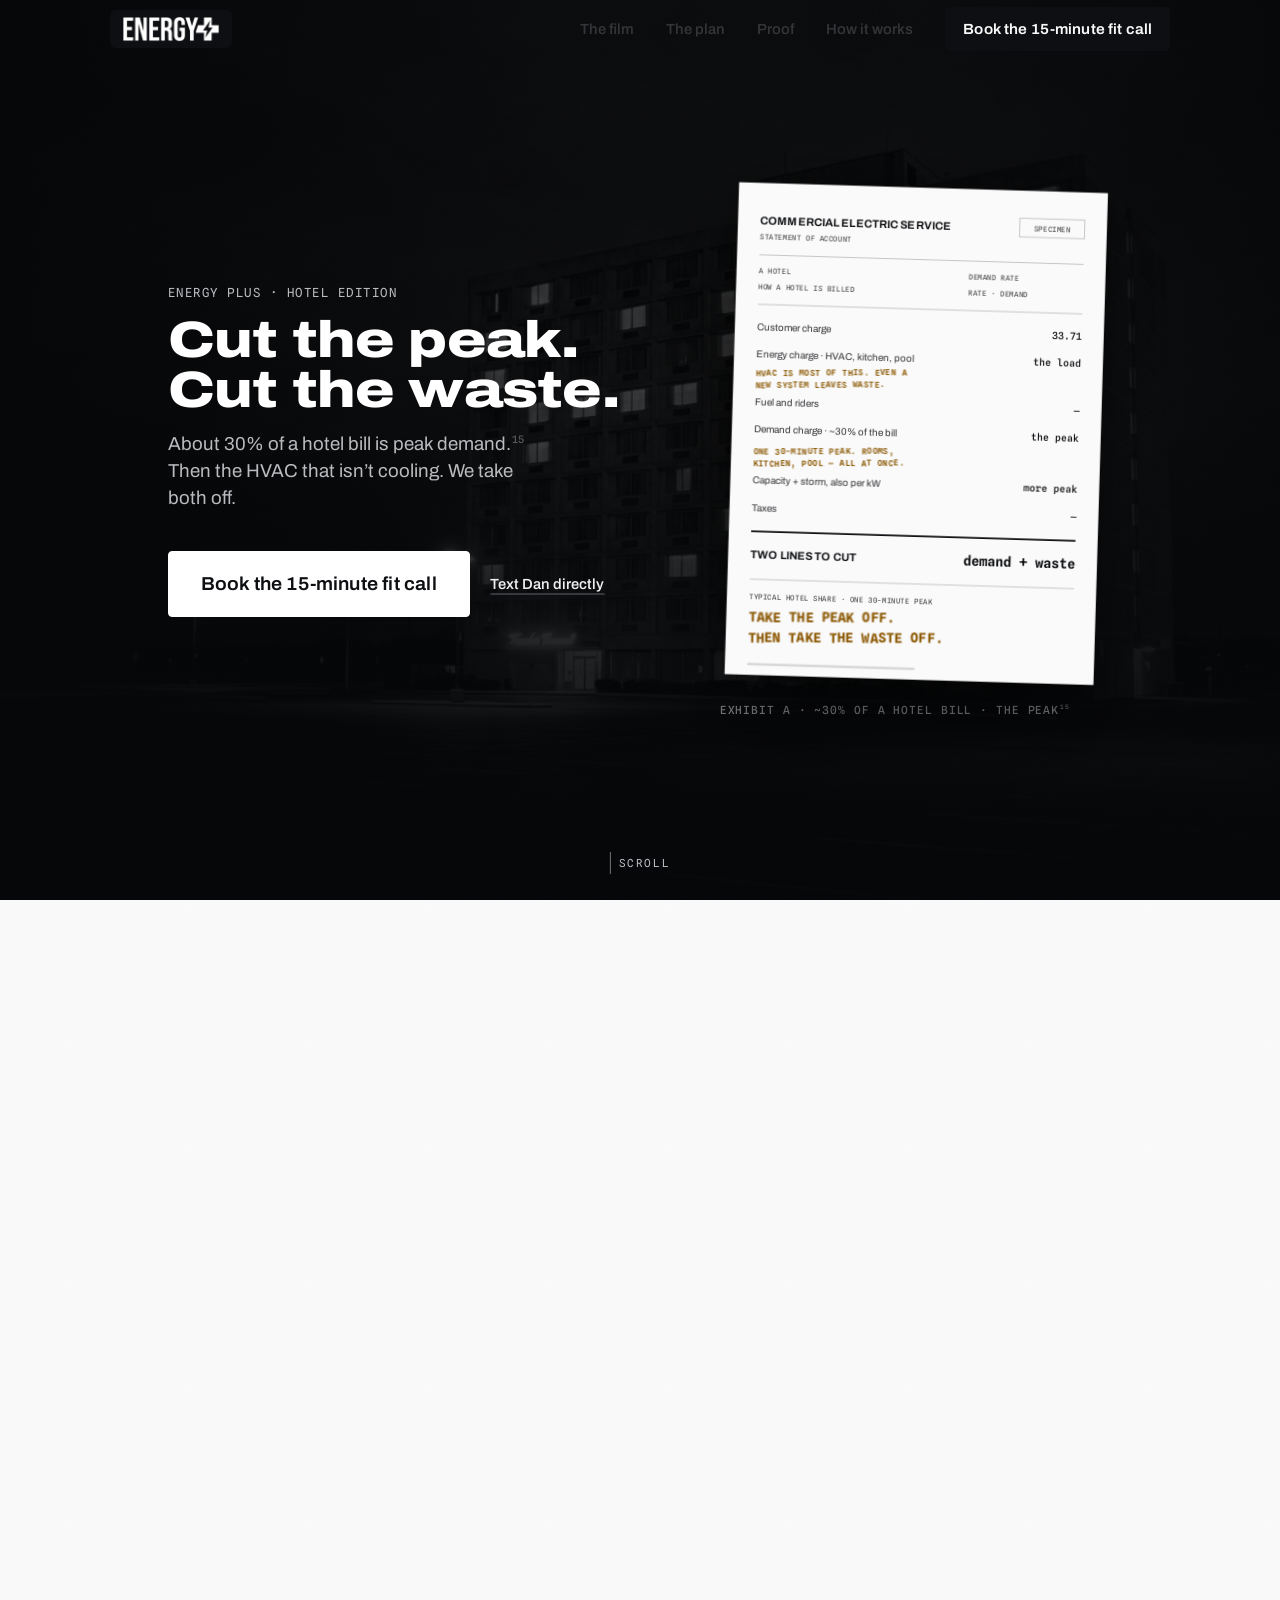
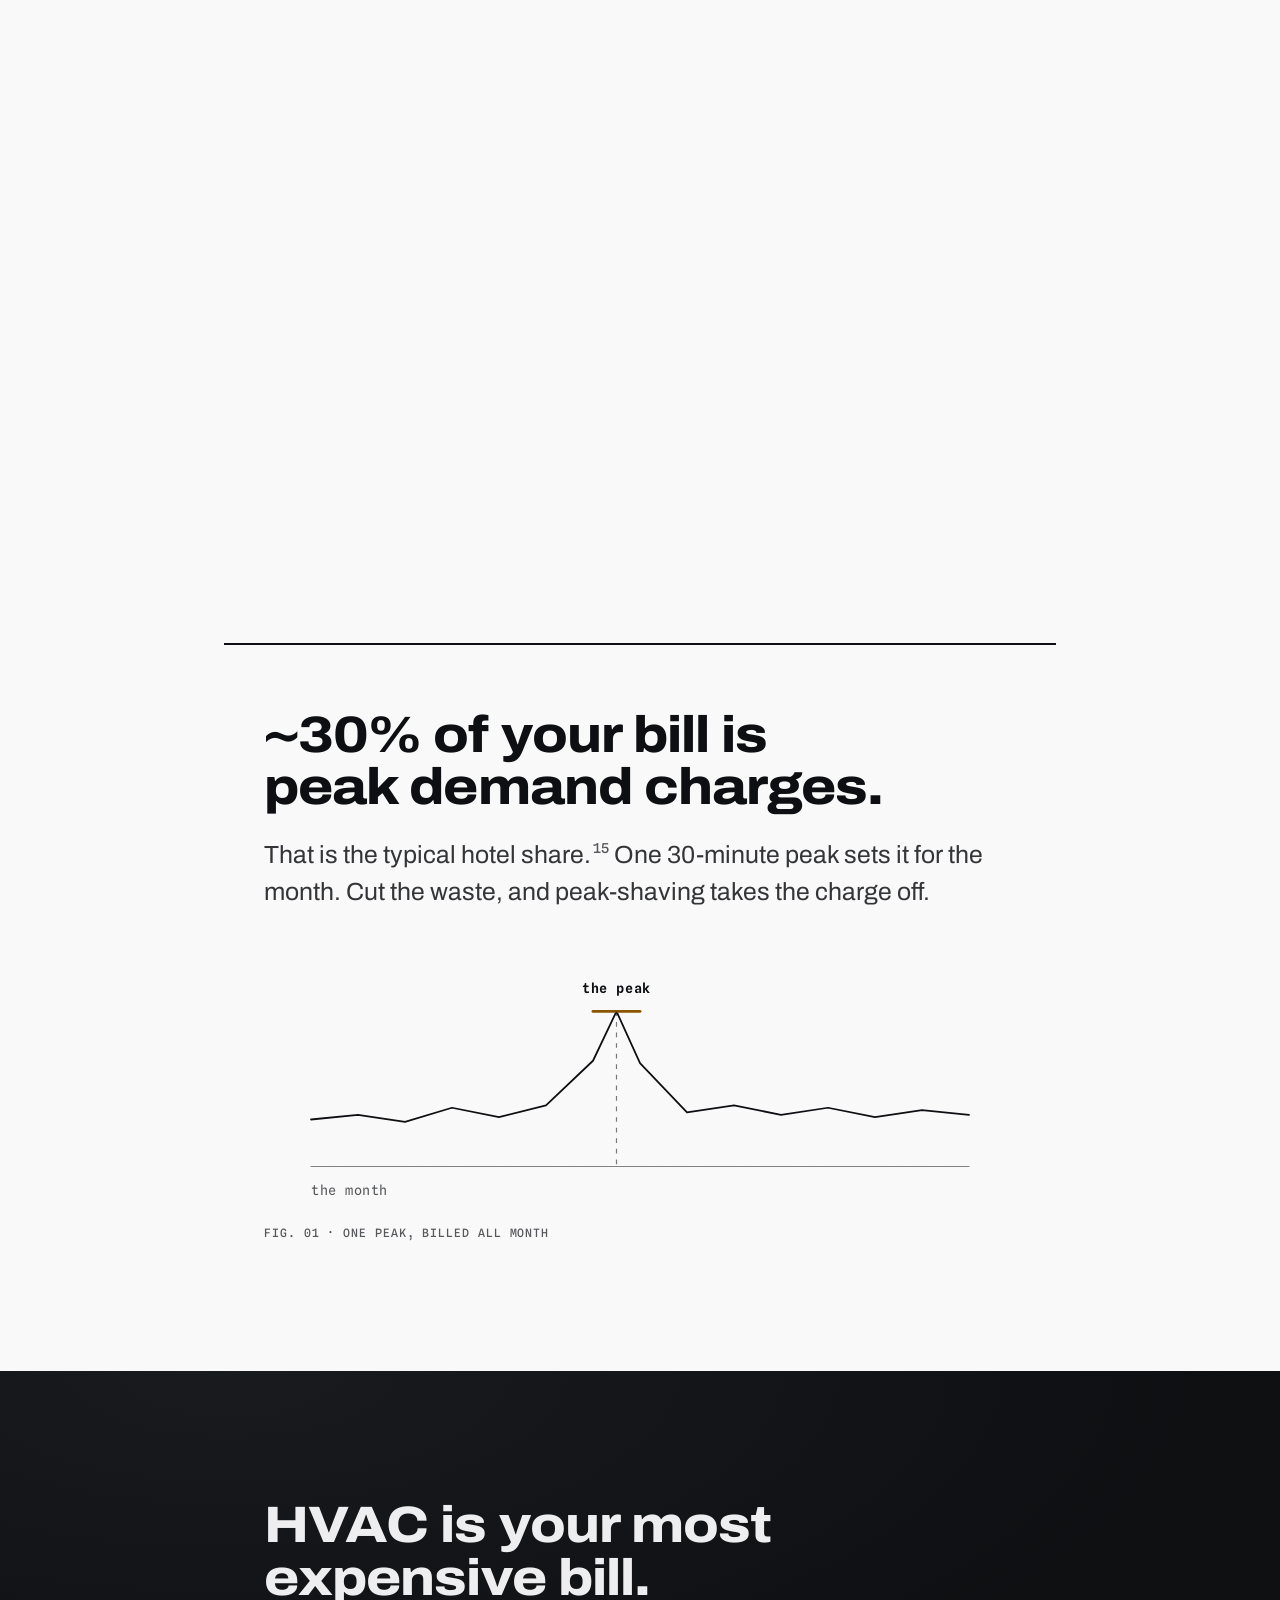
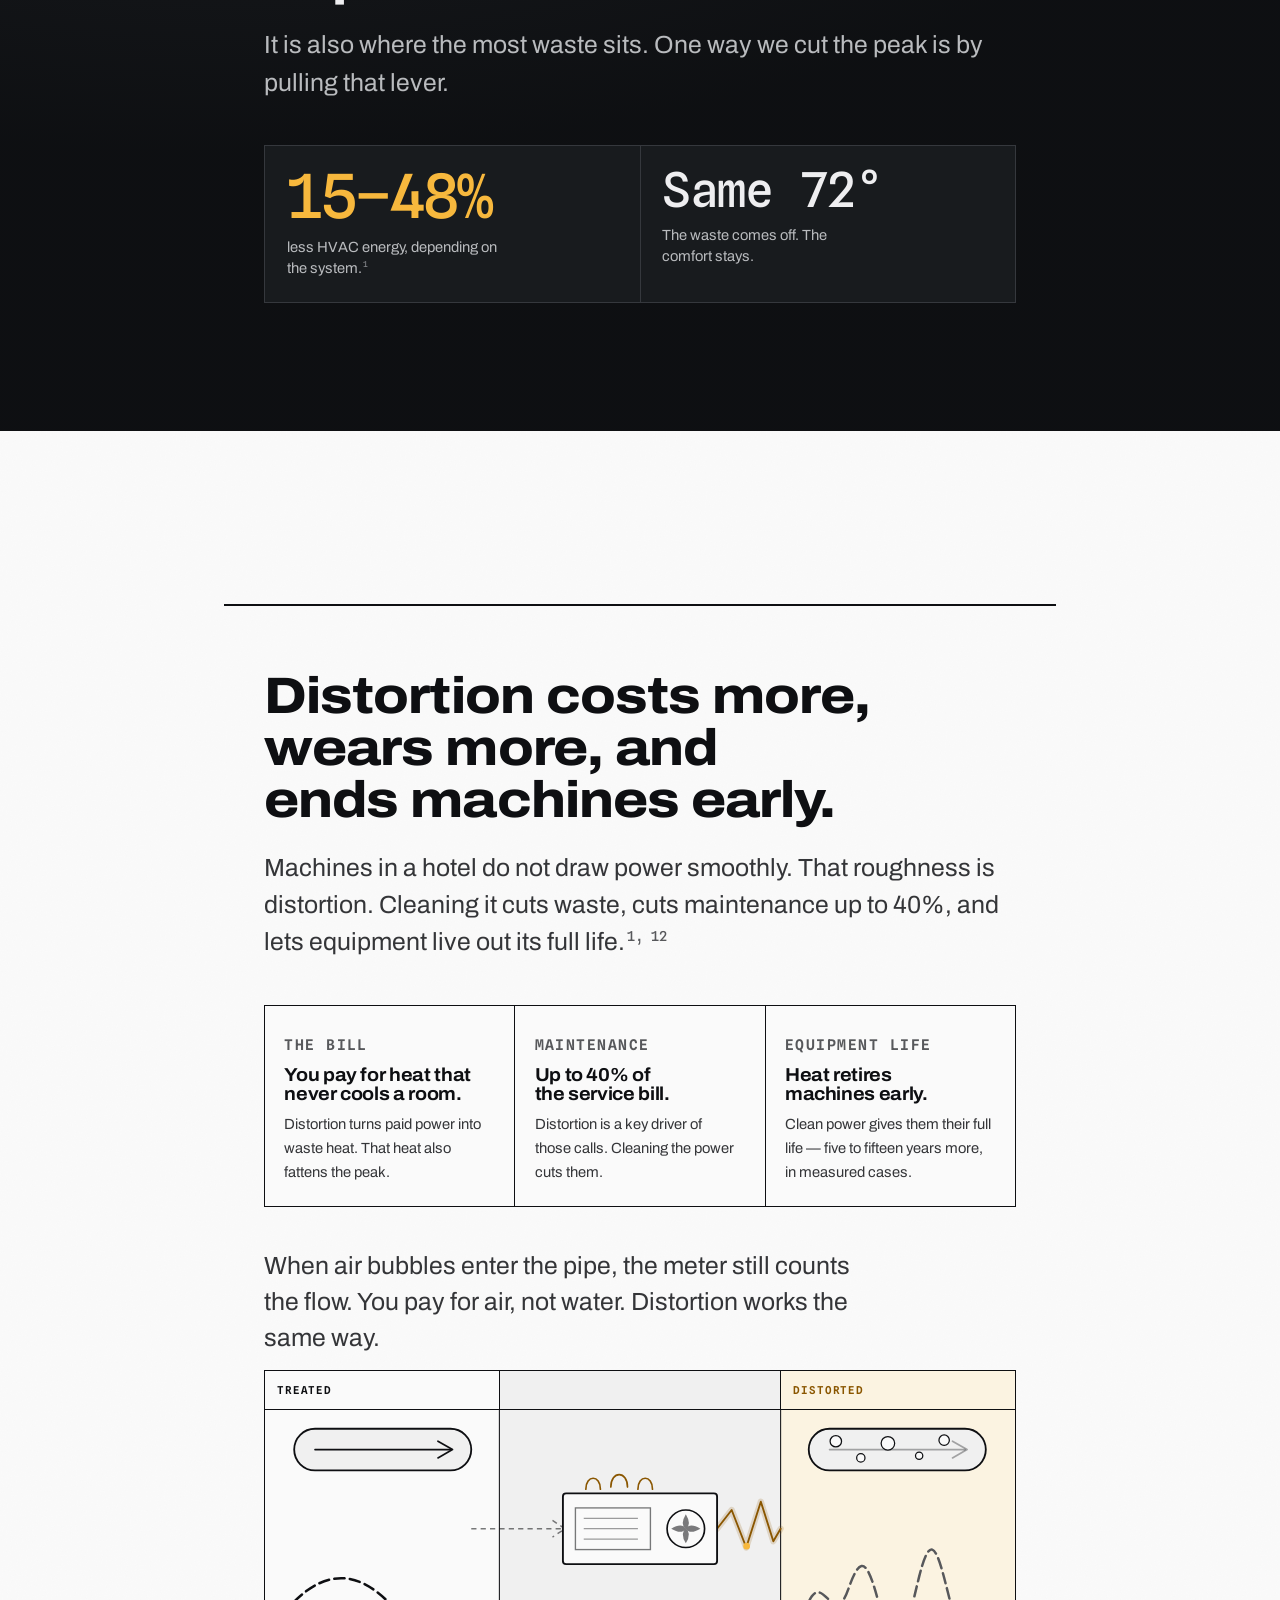
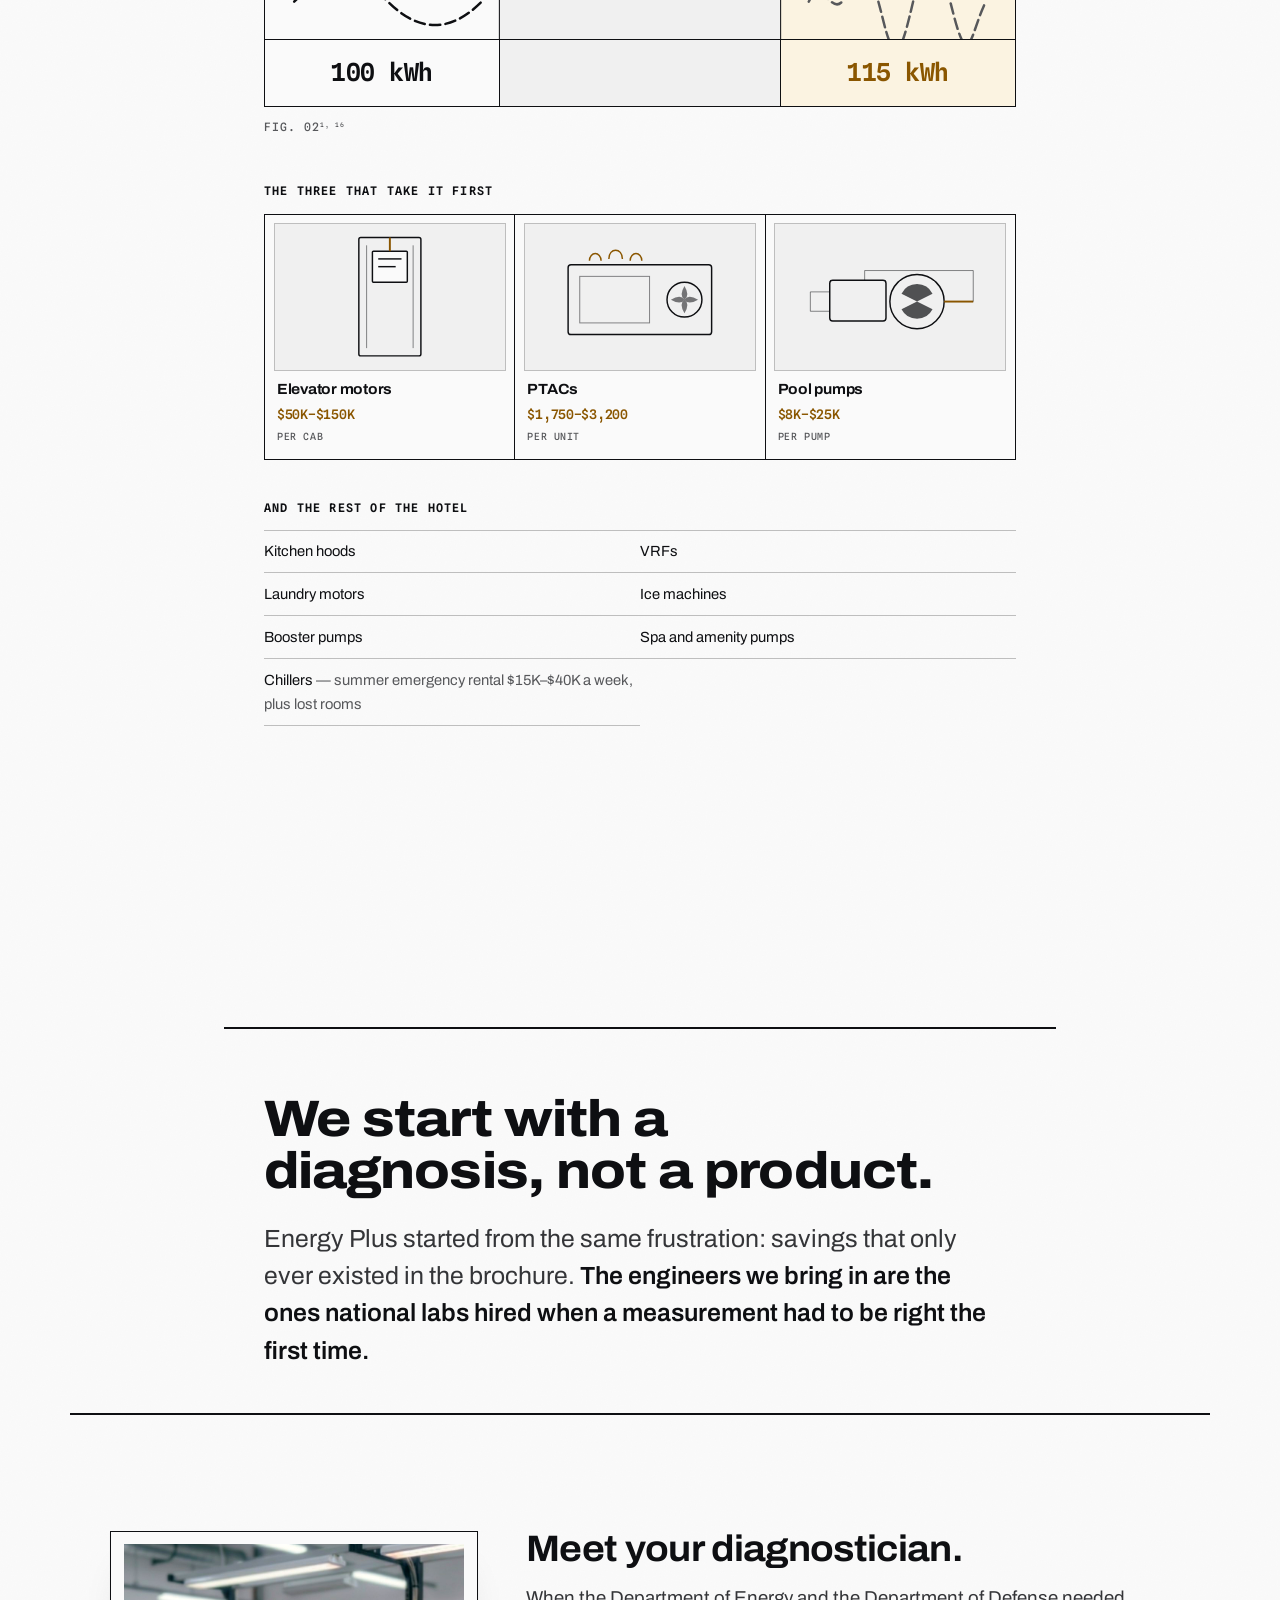
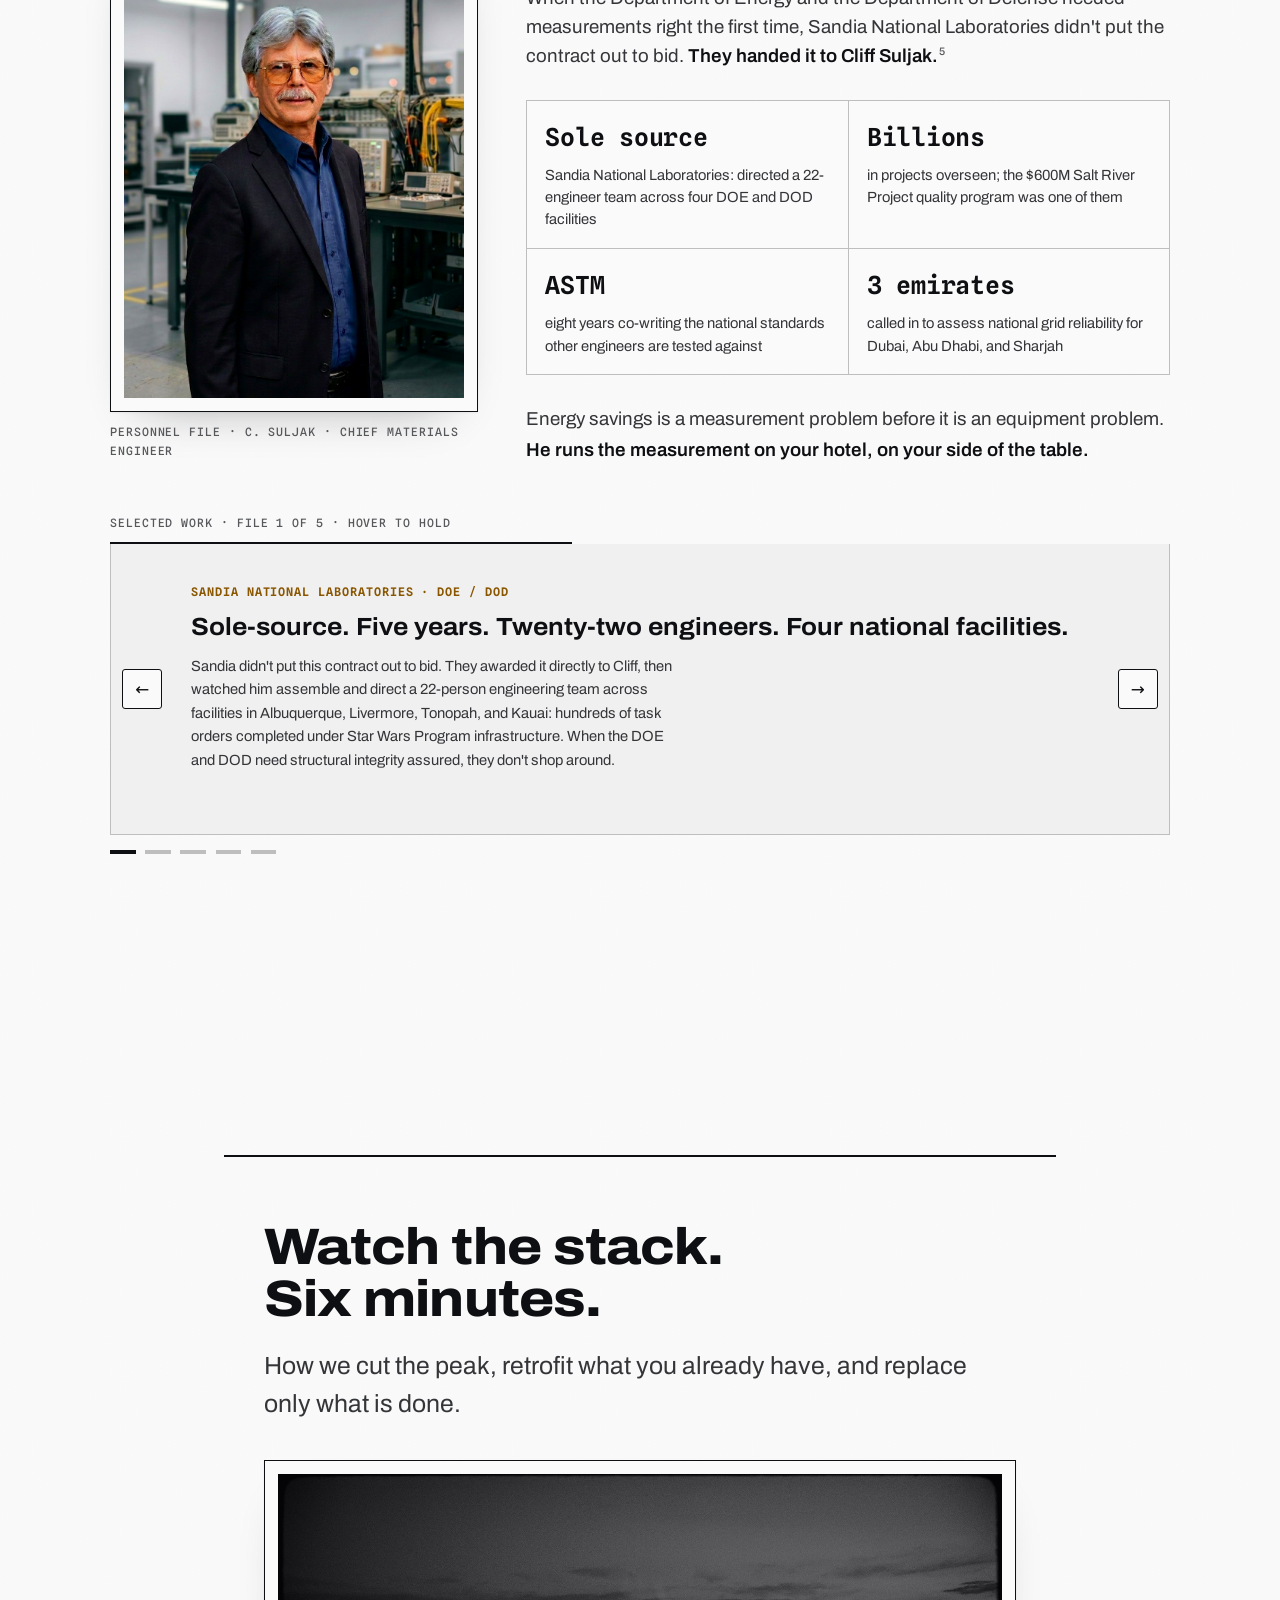
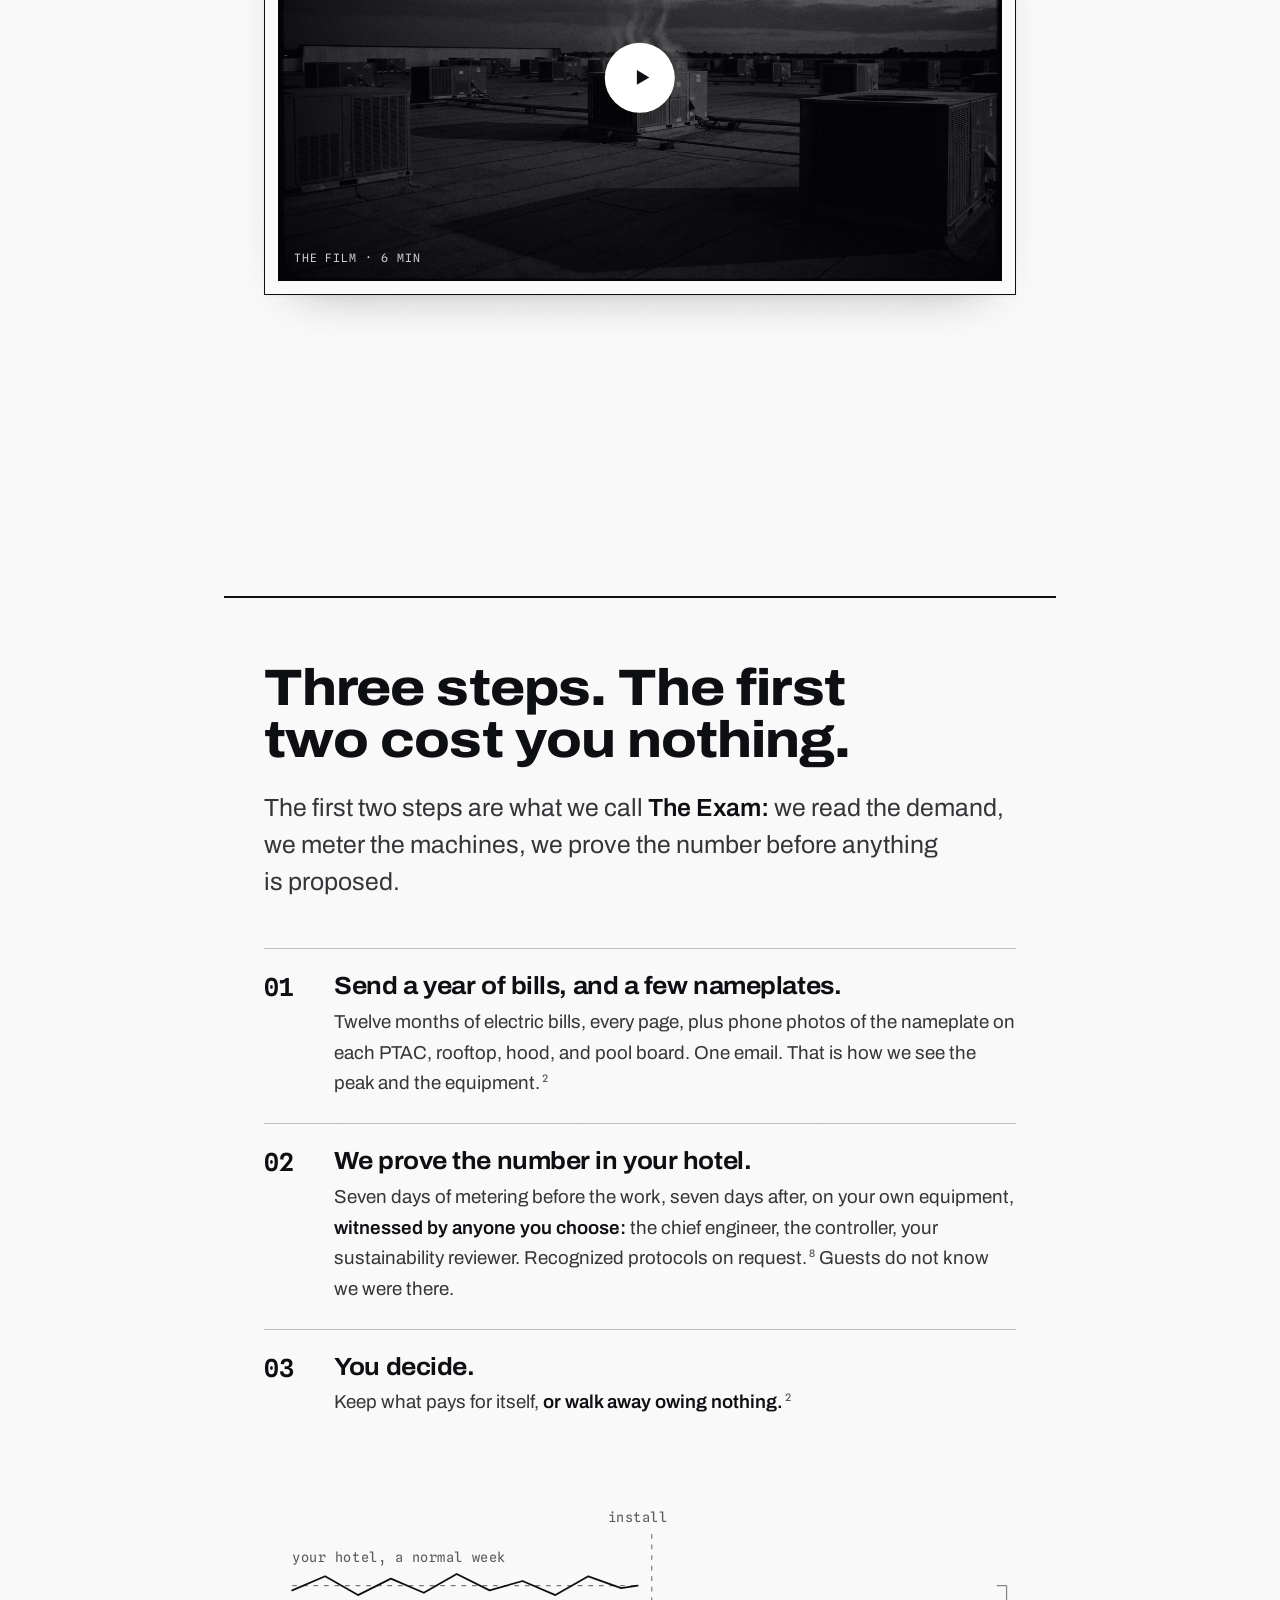
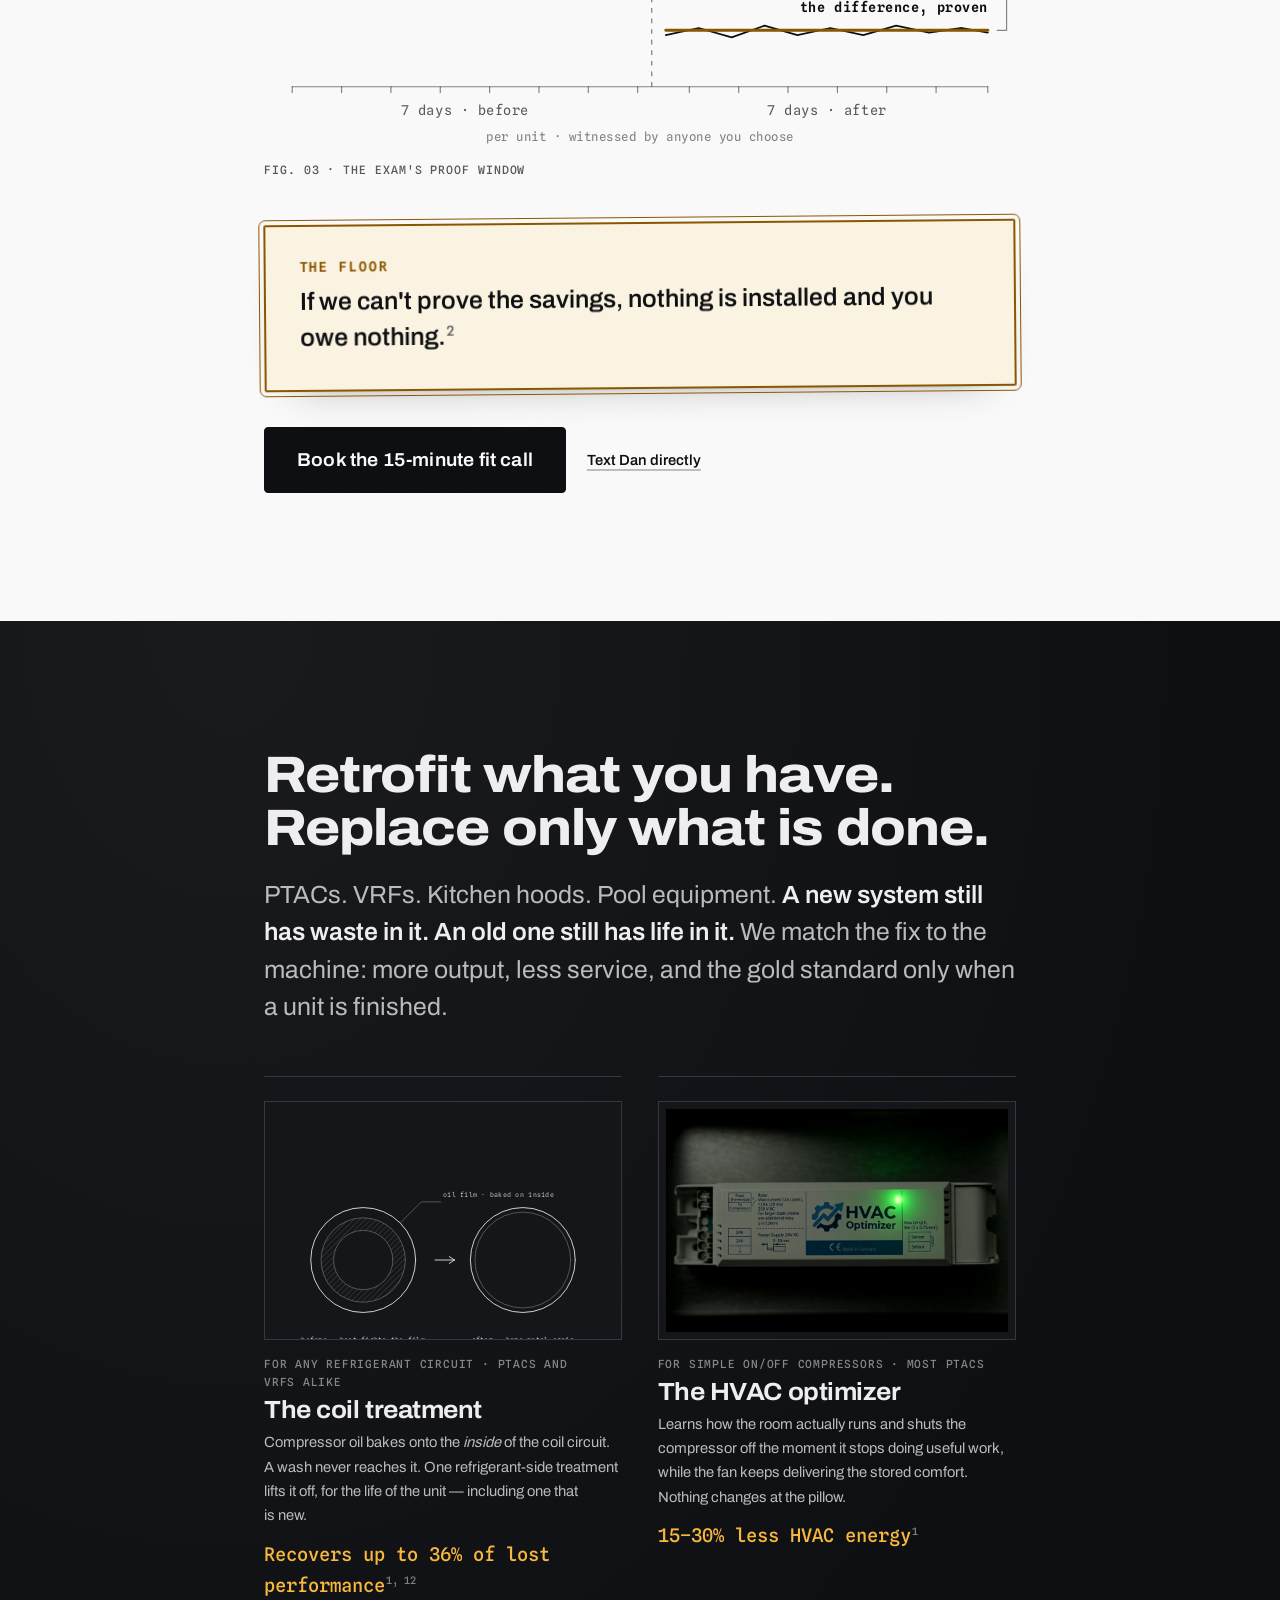
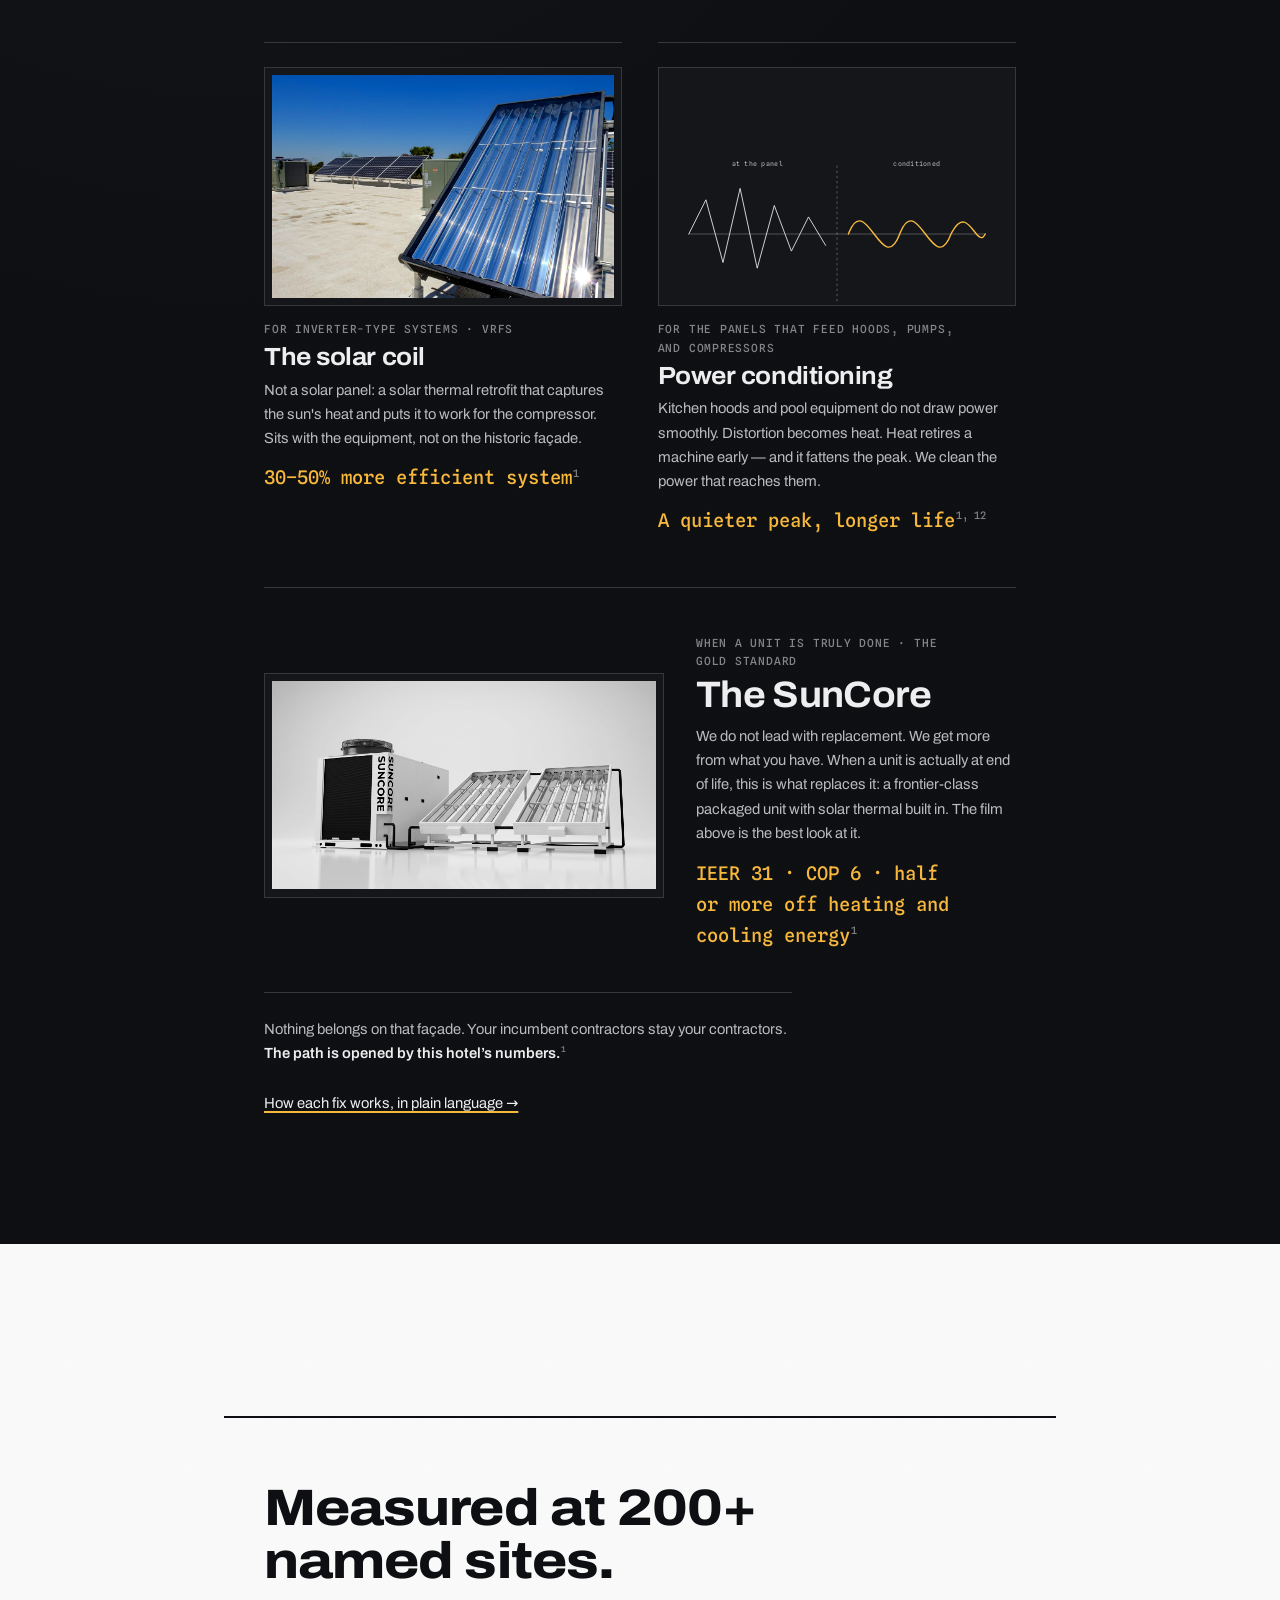
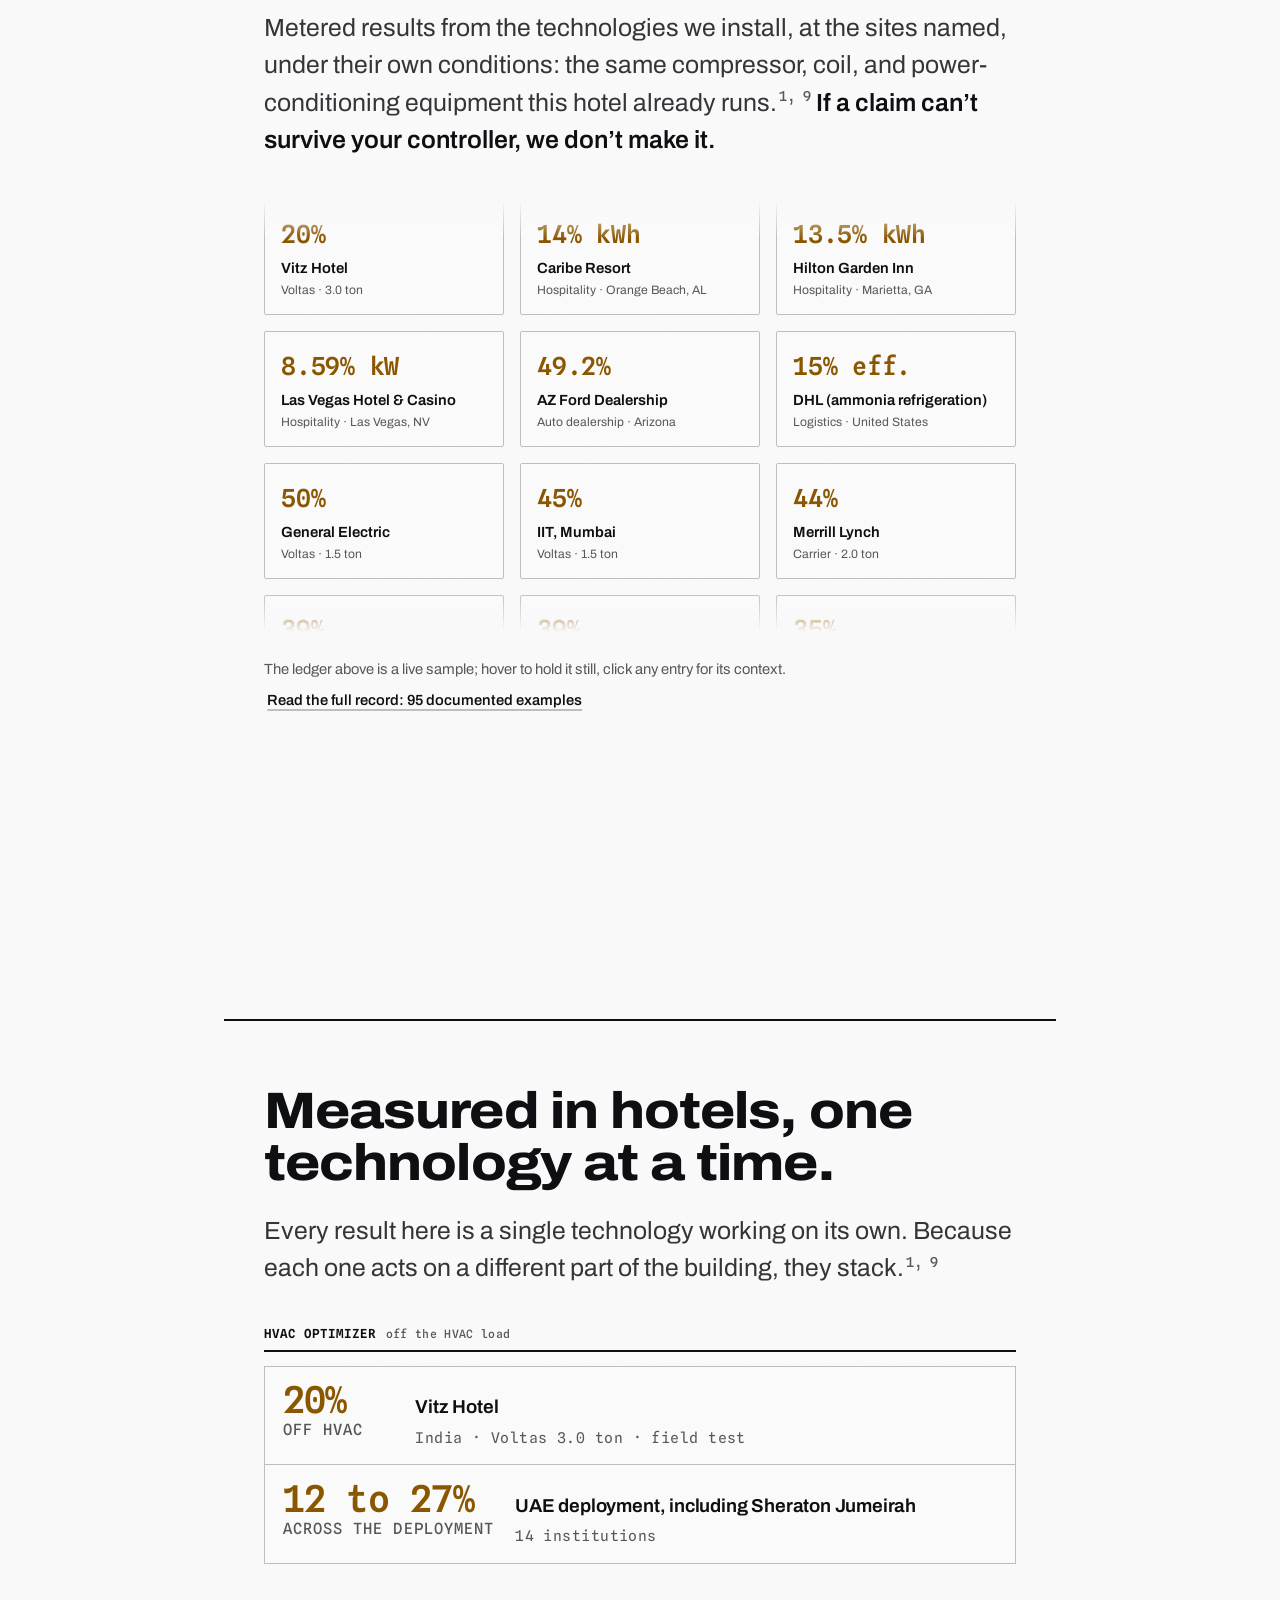
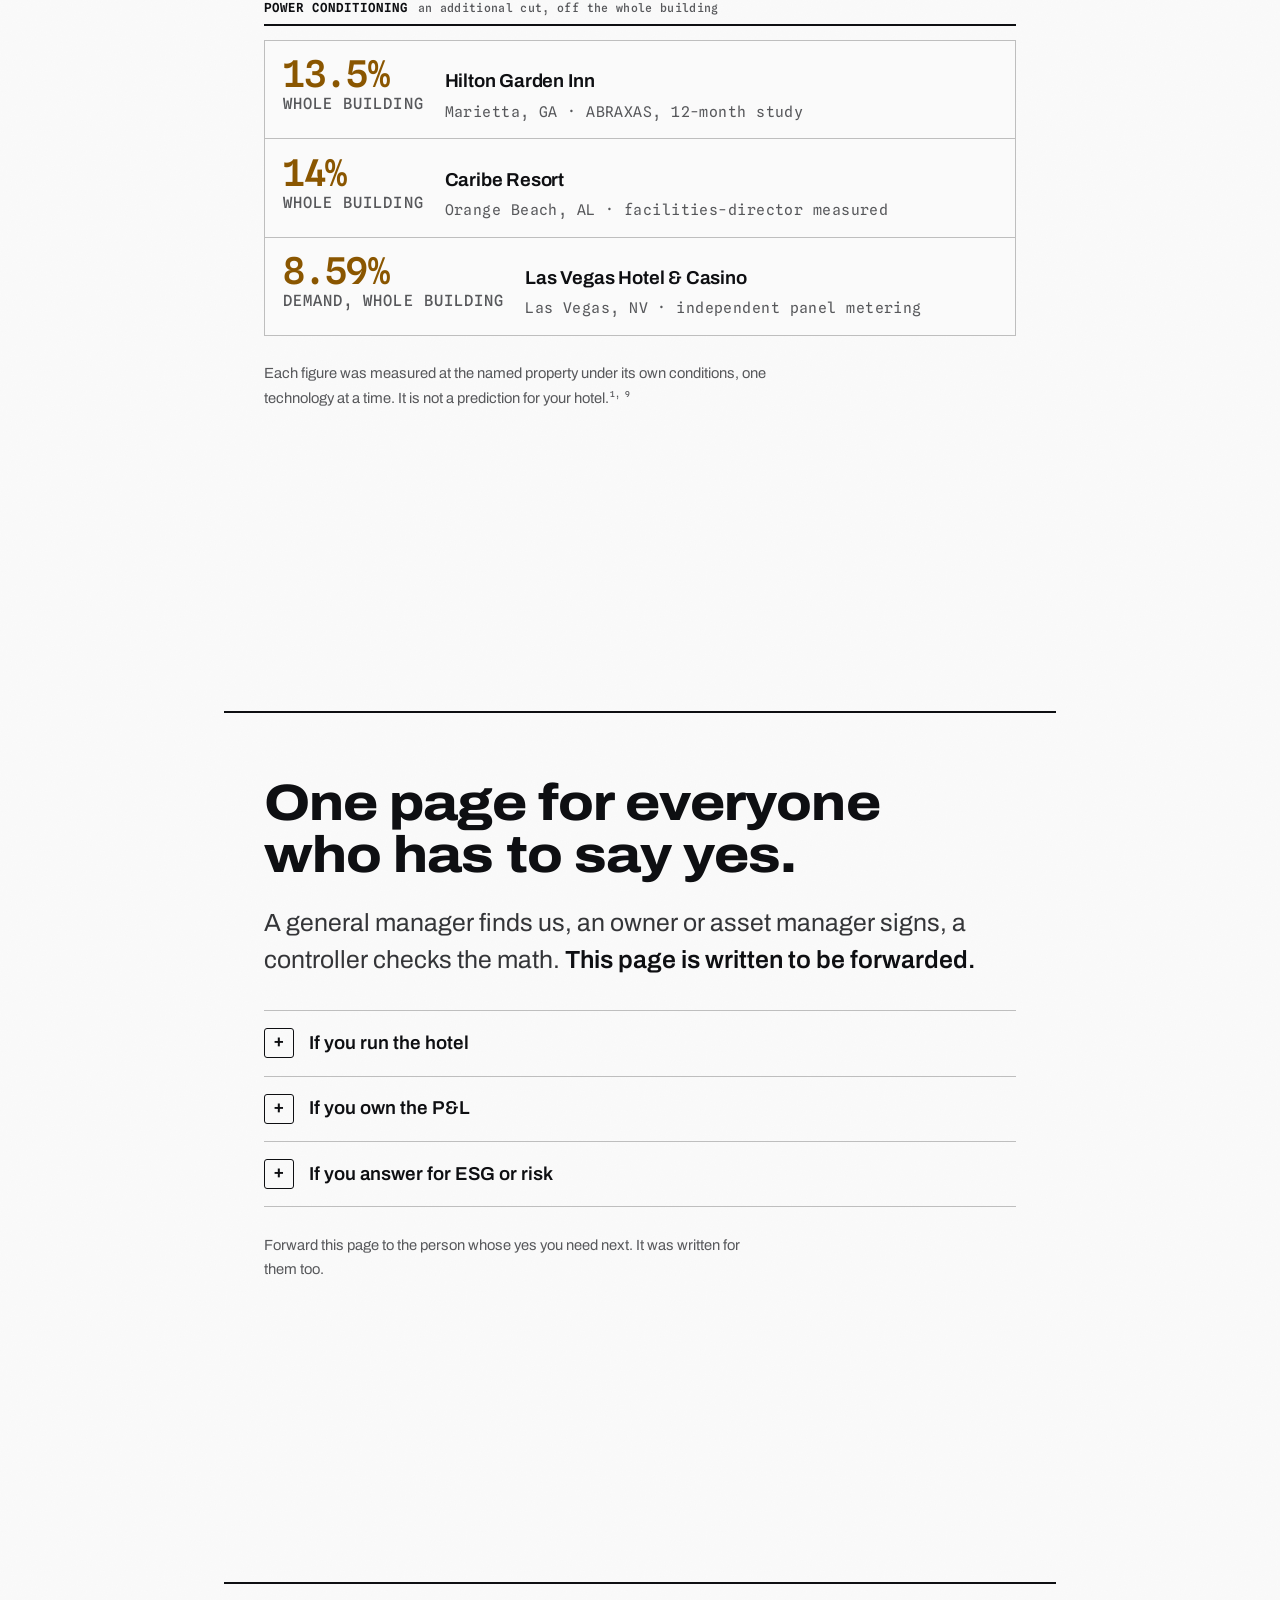
==== index.html @ 3a510274 "Energy Plus hotel preview: Vineta flow, generic brand Copy of the current Vineta Field Report editio" ====
<!DOCTYPE html>
<html lang="en">
<head>
<meta charset="UTF-8">
<meta name="viewport" content="width=device-width, initial-scale=1.0">
<title>Energy Plus: cut hotel peak demand and HVAC waste</title>
<meta name="description" content="About 30% of a hotel bill is peak demand. Then the HVAC that isn't cooling. We take both off. Retrofit what you have. Replace only what is done.">
<meta property="og:title" content="Energy Plus: cut hotel peak demand and HVAC waste">
<meta property="og:description" content="Peak demand is extra pressure on every bill. HVAC waste is the rest. We take both off.">
<meta property="og:type" content="website">
<meta name="robots" content="noindex, nofollow">
<meta name="color-scheme" content="light">
<meta name="theme-color" content="#fbfbfa">
<link rel="icon" href="assets/img/energy-plus-logo.png">
<link rel="stylesheet" href="assets/fonts/report-fonts.css">
<link rel="stylesheet" href="assets/site.css">
</head>
<body>
<a href="#main" class="skip-link">Skip to content</a>

<header class="head" id="head">
  <div class="wrap head__in">
    <a class="head__mark" href="#top" aria-label="Energy Plus, home"><img src="assets/img/energy-plus-logo.png" alt="Energy Plus" width="104" height="30"></a>
    <nav class="head__nav" aria-label="Primary">
      <a href="#film">The film</a>
      <a href="#plan">The plan</a>
      <a href="#proof">Proof</a>
      <a href="how-it-works.html">How it works</a>
      <button type="button" class="btn btn--sm" data-book>Book the 15-minute fit call</button>
    </nav>
  </div>
</header>

<main id="main">

  <div class="hero-scrolly">
  <section class="hero" id="top" aria-labelledby="hero-h">
    <div class="hero__media" aria-hidden="true">
      <img src="assets/img/hero-hotel.jpg" alt="" loading="eager" fetchpriority="high">
      <div class="hero__scrim"></div>
    </div>
    <div class="wrap hero__in hero__grid">
      <div class="hero__copy">
        <p style="font-family:var(--font-mono);font-size:0.78rem;letter-spacing:0.12em;text-transform:uppercase;color:var(--panel-body);margin-bottom:0.7rem;">Energy Plus &middot; Hotel edition</p>
        <h1 id="hero-h">Cut the peak. Cut the waste.</h1>
        <p class="hero__lede">About 30% of a hotel bill is peak demand.<sup class="fn"><a href="#notes" aria-label="See note 15">15</a></sup> Then the HVAC that isn&rsquo;t cooling. We take both off.</p>
        <div class="cta" data-cta>
          <button type="button" class="btn btn--lg" data-book>Book the 15-minute fit call</button>
          <button type="button" class="textlink js-sms-toggle" aria-expanded="false">Text Dan directly</button>
        </div>
        <div class="sms" role="group" aria-label="Text the founder">
          <p class="sms__to">To Dan &middot; (864) 777-0688</p>
          <textarea rows="4" spellcheck="false" aria-label="Message to Dan">Hi Dan, I run a hotel and I want to see what cutting the peak and the HVAC waste would look like, without the sales song and dance. What does it take to qualify?</textarea>
          <div class="sms__foot">
            <span class="sms__hint">Opens in your messages, ready to send.</span>
            <a class="btn btn--sm js-sms-send" href="#" data-phone="+18647770688">Send message</a>
          </div>
        </div>
      </div>
      <figure class="bill">
        <svg viewBox="0 0 460 592" role="img" aria-labelledby="bill-t">
          <title id="bill-t">How a hotel electric bill is typically structured: peak demand is about 30% of the bill, set by the single worst interval of the month, and the energy charge is mostly HVAC. Both lines come off.</title>
          <rect class="paper" x="14" y="8" width="432" height="576"/>
          <text class="bt" x="40" y="56">COMMERCIAL ELECTRIC SERVICE</text>
          <text class="meta" x="40" y="74">STATEMENT OF ACCOUNT</text>
          <rect class="tag" x="344" y="40" width="76" height="22"/>
          <text class="meta" x="382" y="54.5" text-anchor="middle">SPECIMEN</text>
          <line class="rule" x1="40" y1="92" x2="420" y2="92"/>
          <text class="meta" x="40" y="114">A HOTEL</text>
          <text class="meta" x="286" y="114">DEMAND RATE</text>
          <text class="meta" x="40" y="132">HOW A HOTEL IS BILLED</text>
          <text class="meta" x="286" y="132">RATE &middot; DEMAND</text>
          <line class="rule" x1="40" y1="150" x2="420" y2="150"/>
          <text class="row" x="40" y="180">Customer charge</text>
          <text class="amt" x="420" y="180" text-anchor="end">33.71</text>
          <text class="row" x="40" y="212">Energy charge &middot; HVAC, kitchen, pool</text>
          <text class="amt" x="420" y="212" text-anchor="end">the load</text>
          <text class="row" x="40" y="268">Fuel and riders</text>
          <text class="amt" x="420" y="268" text-anchor="end">&mdash;</text>
          <text class="row" x="40" y="300">Demand charge &middot; ~30% of the bill</text>
          <text class="amt" x="420" y="300" text-anchor="end">the peak</text>
          <text class="row" x="40" y="360">Capacity + storm, also per kW</text>
          <text class="amt" x="420" y="360" text-anchor="end">more peak</text>
          <text class="row" x="40" y="392">Taxes</text>
          <text class="amt" x="420" y="392" text-anchor="end">&mdash;</text>
          <line class="rule rule--ink" x1="40" y1="416" x2="420" y2="416"/>
          <text class="bt" x="40" y="448">TWO LINES TO CUT</text>
          <text class="amt amt--total" x="420" y="449" text-anchor="end">demand + waste</text>
          <line class="rule" x1="40" y1="472" x2="420" y2="472"/>
          <text class="meta" x="40" y="496">TYPICAL HOTEL SHARE &middot; ONE 30-MINUTE PEAK</text>
          <rect class="fine" x="40" y="570" width="196" height="3"/>
          <path class="mk" pathLength="1" style="--d:0" d="M336 221 C 358 226, 398 223, 423 219"/>
          <path class="mk" pathLength="1" style="--d:0" d="M196 233 C 248 240, 296 233, 328 224 M328 224 l -8.5 -1.5 M328 224 l -3.5 7.5"/>
          <text class="mk-t" x="40" y="234" style="--d:0" transform="rotate(-2 40 234)">HVAC IS MOST OF THIS. EVEN A</text>
          <text class="mk-t" x="40" y="248" style="--d:0" transform="rotate(-2 40 248)">NEW SYSTEM LEAVES WASTE.</text>
          <path class="mk" pathLength="1" style="--d:1" d="M352 296 C 350 281, 428 279, 430 294 C 432 310, 353 313, 351 298 C 350 287, 370 283, 392 282"/>
          <path class="mk" pathLength="1" style="--d:1" d="M282 322 C 310 320, 332 314, 347 306 M347 306 l -8.5 0.5 M347 306 l -4.5 7"/>
          <text class="mk-t" x="40" y="326" style="--d:1" transform="rotate(-2 40 326)">ONE 30-MINUTE PEAK. ROOMS,</text>
          <text class="mk-t" x="40" y="340" style="--d:1" transform="rotate(-2 40 340)">KITCHEN, POOL &mdash; ALL AT ONCE.</text>
          <path class="mk" pathLength="1" style="--d:2" d="M330 461 C 356 467, 396 464, 424 459"/>
          <path class="mk" pathLength="1" style="--d:2" d="M244 524 C 296 522, 346 500, 370 472 M370 472 l -9 1.5 M370 472 l -1.5 9"/>
          <text class="mk-t mk-t--big" x="40" y="522" style="--d:2" transform="rotate(-1.5 40 522)">TAKE THE PEAK OFF.</text>
          <text class="mk-t mk-t--big" x="40" y="546" style="--d:2" transform="rotate(-1.5 40 546)">THEN TAKE THE WASTE OFF.</text>
        </svg>
        <figcaption class="bill__cap">Exhibit A &middot; ~30% of a hotel bill &middot; the peak<sup class="fn"><a href="#notes" aria-label="See note 15">15</a></sup></figcaption>
      </figure>
    </div>
    <div class="scrollcue" aria-hidden="true"><span></span>scroll</div>
  </section>
  </div>

  <section class="beat beat--rule" id="problem" aria-labelledby="problem-h">
    <div class="wrap beat__narrow">
      <h2 id="problem-h">~30% of your bill is peak demand charges.</h2>
      <p class="lead">That is the typical hotel share.<sup class="fn"><a href="#notes" aria-label="See note 15">15</a></sup> One 30-minute peak sets it for the month. Cut the waste, and peak-shaving takes the charge off.</p>
      <figure class="fig" aria-label="Diagram: one 30-minute peak sets the demand charge for the entire month">
        <svg viewBox="0 0 640 220" role="img" aria-hidden="true">
          <line class="d soft" pathLength="1" style="--d:0" x1="40" y1="180" x2="600" y2="180"/>
          <path class="d" pathLength="1" style="--d:1" d="M40 140 L80 136 L120 142 L160 130 L200 138 L240 128 L280 90 L300 48 L320 92 L360 134 L400 128 L440 136 L480 130 L520 138 L560 132 L600 136"/>
          <line class="d amber" pathLength="1" style="--d:2" x1="280" y1="48" x2="320" y2="48"/>
          <line class="dash fade" x1="300" y1="48" x2="300" y2="180"/>
          <text class="lbl lbl--ink" x="300" y="32" text-anchor="middle">the peak</text>
          <text class="lbl" x="40" y="204">the month</text>
        </svg>
        <figcaption>Fig. 01 &middot; One peak, billed all month</figcaption>
      </figure>
    </div>
  </section>

  <section class="beat beat--dark" id="money" aria-labelledby="money-h">
    <div class="wrap beat__narrow">
      <h2 id="money-h">HVAC is your most expensive bill.</h2>
      <p class="lead lead--dark">It is also where the most waste sits. One way we cut the peak is by pulling that lever.</p>
      <div class="pair" role="list">
        <article role="listitem">
          <p class="pair__fig">15&ndash;48%</p>
          <p class="pair__label">less HVAC energy, depending on the system.<sup class="fn"><a href="#notes" aria-label="See note 1">1</a></sup></p>
        </article>
        <article role="listitem">
          <p class="pair__fig pair__fig--ink">Same 72&deg;</p>
          <p class="pair__label">The waste comes off. The comfort stays.</p>
        </article>
      </div>
    </div>
  </section>

  <section class="beat beat--rule" id="distort" aria-labelledby="distort-h">
    <div class="wrap beat__narrow">
      <h2 id="distort-h">Distortion costs more, wears more, and ends machines early.</h2>
      <p class="lead">Machines in a hotel do not draw power smoothly. That roughness is distortion. Cleaning it cuts waste, cuts maintenance up to 40%, and lets equipment live out its full life.<sup class="fn"><a href="#notes" aria-label="See notes 1 and 12">1, 12</a></sup></p>
      <div class="tri" role="list">
        <article role="listitem">
          <p class="tri__kicker">The bill</p>
          <h3>You pay for heat that never cools a room.</h3>
          <p>Distortion turns paid power into waste heat. That heat also fattens the peak.</p>
        </article>
        <article role="listitem">
          <p class="tri__kicker">Maintenance</p>
          <h3>Up to 40% of the service bill.</h3>
          <p>Distortion is a key driver of those calls. Cleaning the power cuts them.</p>
        </article>
        <article role="listitem">
          <p class="tri__kicker">Equipment life</p>
          <h3>Heat retires machines early.</h3>
          <p>Clean power gives them their full life &mdash; five to fifteen years more, in measured cases.</p>
        </article>
      </div>

      <p class="analog__lede">When air bubbles enter the pipe, the meter still counts the flow. You pay for air, not water. Distortion works the same way.</p>
      <figure class="analog" aria-label="Treated power on the left, a PTAC in the middle, distorted power on the right. The meter reads 100 kilowatt-hours on the left and 115 on the right.">
        <div class="analog__board">
          <div class="analog__head">
            <p class="analog__cap">Treated</p>
            <p class="analog__cap analog__cap--mid" aria-hidden="true"></p>
            <p class="analog__cap analog__cap--hot">Distorted</p>
          </div>
          <svg class="analog__svg" viewBox="0 0 720 220" aria-hidden="true">
            <rect class="a-wash a-wash--mid" x="225" y="0" width="270" height="220"/>
            <rect class="a-wash a-wash--hot" x="495" y="0" width="225" height="220"/>
            <line class="a-rule" x1="225" y1="0" x2="225" y2="220"/>
            <line class="a-rule" x1="495" y1="0" x2="495" y2="220"/>

            <rect class="a-pipe" x="28" y="18" width="170" height="40" rx="20"/>
            <line class="a-flow" x1="48" y1="38" x2="178" y2="38"/>
            <polyline class="a-flow" points="166,30 180,38 166,46"/>

            <rect class="a-pipe" x="522" y="18" width="170" height="40" rx="20"/>
            <line class="a-flow a-flow--faint" x1="542" y1="38" x2="672" y2="38"/>
            <polyline class="a-flow a-flow--faint" points="660,30 674,38 660,46"/>
            <circle class="a-blob b0" cx="548" cy="30" r="5.5"/>
            <circle class="a-blob b1" cx="572" cy="46" r="4"/>
            <circle class="a-blob b2" cx="598" cy="32" r="6.5"/>
            <circle class="a-blob b3" cx="628" cy="44" r="3.5"/>
            <circle class="a-blob b0" cx="652" cy="29" r="5"/>

            <path class="a-wave a-wave--clean" d="M28 184 C 58 154, 88 154, 118 184 S 178 214, 208 184"/>
            <path class="a-wave a-wave--dirty" d="M522 184 C 536 154, 546 212, 560 172 S 580 148, 594 204 S 614 216, 628 160 S 648 148, 662 200 S 678 212, 692 184"/>

            <line class="a-in" x1="198" y1="114" x2="286" y2="114"/>
            <polyline class="a-in" points="276,106 288,114 276,122"/>

            <path class="a-out-glow" d="M434 114 L448 96 L462 132 L476 88 L488 126 L495 114"/>
            <path class="a-out" d="M434 114 L448 96 L462 132 L476 88 L488 126 L495 114"/>
            <circle class="a-spark" r="3.2">
              <animateMotion dur="2.4s" repeatCount="indefinite" path="M434 114 L448 96 L462 132 L476 88 L488 126 L495 114"/>
            </circle>

            <g class="a-ptac" transform="translate(360 114)">
              <rect class="a-ptac-body" x="-74" y="-34" width="148" height="68" rx="3"/>
              <rect class="a-ptac-vent" x="-62" y="-20" width="72" height="40"/>
              <line class="a-ptac-slat" x1="-54" y1="-10" x2="-2" y2="-10"/>
              <line class="a-ptac-slat" x1="-54" y1="0" x2="-2" y2="0"/>
              <line class="a-ptac-slat" x1="-54" y1="10" x2="-2" y2="10"/>
              <g transform="translate(44 0)">
                <g class="a-fan">
                  <circle r="18"/>
                  <path d="M0 -14 Q6 -4 0 0 Q-6 -4 0 -14 M0 14 Q6 4 0 0 Q-6 4 0 14 M-14 0 Q-4 6 0 0 Q-4 -6 -14 0 M14 0 Q4 6 0 0 Q4 -6 14 0"/>
                </g>
              </g>
              <path class="a-heat" d="M-52 -38 C-52 -52, -38 -52, -38 -38"/>
              <path class="a-heat" d="M-28 -40 C-28 -56, -12 -56, -12 -40"/>
              <path class="a-heat" d="M-2 -38 C-2 -52, 12 -52, 12 -38"/>
            </g>
          </svg>
          <div class="analog__foot">
            <div class="analog__meter">
              <p class="analog__kwh">100 kWh</p>
            </div>
            <div class="analog__meter analog__meter--mid" aria-hidden="true"></div>
            <div class="analog__meter analog__meter--hot">
              <p class="analog__kwh">115 kWh</p>
            </div>
          </div>
        </div>
        <figcaption>Fig. 02<sup class="fn"><a href="#notes" aria-label="See notes 1 and 16">1, 16</a></sup></figcaption>
      </figure>

      <p class="hurt__kicker">The three that take it first</p>
      <ul class="hurt">
        <li>
          <div class="hurt__stage" aria-hidden="true">
            <svg class="hurt__svg hurt__svg--lift" viewBox="0 0 220 150">
              <rect class="d" x="78" y="14" width="64" height="122" rx="2"/>
              <line class="d soft" x1="86" y1="22" x2="86" y2="128"/>
              <line class="d soft" x1="134" y1="22" x2="134" y2="128"/>
              <g class="cab">
                <rect x="92" y="28" width="36" height="32" rx="1"/>
                <line x1="98" y1="36" x2="122" y2="36"/>
                <line x1="98" y1="44" x2="116" y2="44"/>
              </g>
              <line class="d amber" x1="110" y1="14" x2="110" y2="28"/>
            </svg>
          </div>
          <h3>Elevator motors</h3>
          <p class="hurt__cost">$50K&ndash;$150K <span>per cab</span></p>
        </li>
        <li>
          <div class="hurt__stage" aria-hidden="true">
            <svg class="hurt__svg hurt__svg--ptac" viewBox="0 0 220 150">
              <rect class="d" x="36" y="42" width="148" height="72" rx="3"/>
              <rect class="d soft" x="48" y="54" width="72" height="48"/>
              <g transform="translate(156 78)">
                <g class="fan">
                  <circle r="18" fill="none" stroke="currentColor" stroke-width="1.5"/>
                  <path d="M0 -14 Q6 -4 0 0 Q-6 -4 0 -14 M0 14 Q6 4 0 0 Q-6 4 0 14 M-14 0 Q-4 6 0 0 Q-4 -6 -14 0 M14 0 Q4 6 0 0 Q4 -6 14 0"/>
                </g>
              </g>
              <path class="heat" d="M58 38 C58 28, 70 28, 70 38"/>
              <path class="heat" d="M78 36 C78 24, 92 24, 92 36"/>
              <path class="heat" d="M100 38 C100 28, 112 28, 112 38"/>
            </svg>
          </div>
          <h3>PTACs</h3>
          <p class="hurt__cost">$1,750&ndash;$3,200 <span>per unit</span></p>
        </li>
        <li>
          <div class="hurt__stage" aria-hidden="true">
            <svg class="hurt__svg hurt__svg--pump" viewBox="0 0 220 150">
              <rect class="d" x="48" y="58" width="58" height="42" rx="3"/>
              <circle class="d" cx="138" cy="80" r="28"/>
              <g transform="translate(138 80)">
                <g class="imp">
                  <path d="M0 0 L0 -18 A18 18 0 0 1 16 -8 Z M0 0 L16 8 A18 18 0 0 1 -16 8 Z M0 0 L-16 -8 A18 18 0 0 1 0 -18 Z"/>
                </g>
              </g>
              <path class="d soft" d="M48 70 H28 V90 H48"/>
              <path class="d amber" d="M166 80 H196"/>
              <path class="d soft" d="M196 80 V48 H84 V58"/>
            </svg>
          </div>
          <h3>Pool pumps</h3>
          <p class="hurt__cost">$8K&ndash;$25K <span>per pump</span></p>
        </li>
      </ul>
      <div class="also">
        <p class="also__h">And the rest of the hotel</p>
        <ul>
          <li>Kitchen hoods</li>
          <li>VRFs</li>
          <li>Laundry motors</li>
          <li>Ice machines</li>
          <li>Booster pumps</li>
          <li>Spa and amenity pumps</li>
          <li>Chillers <span>&mdash; summer emergency rental $15K&ndash;$40K a week, plus lost rooms</span></li>
        </ul>
      </div>
    </div>
  </section>

  <section class="beat beat--rule" id="guide" aria-labelledby="guide-h">
    <div class="wrap beat__narrow">
      <h2 id="guide-h">We start with a diagnosis, not a product.</h2>
      <p class="lead">Energy Plus started from the same frustration: savings that only ever existed in the brochure. <strong>The engineers we bring in are the ones national labs hired when a measurement had to be right the first time.</strong></p>
    </div>
    <div class="wrap">
      <div class="dossier">
        <figure class="dossier__photo">
          <div class="plate__frame plate__frame--portrait"><img class="js-reveal" src="assets/img/cliff-lab.jpg" alt="Cliff Suljak, Chief Materials Engineer, standing in a materials testing laboratory" loading="lazy"></div>
          <figcaption class="dossier__cap">Personnel file &middot; C. Suljak &middot; Chief Materials Engineer</figcaption>
        </figure>
        <div class="dossier__body">
          <h3 class="dossier__title">Meet your diagnostician.</h3>
          <p class="dossier__lede">When the Department of Energy and the Department of Defense needed measurements right the first time, Sandia National Laboratories didn't put the contract out to bid. <strong>They handed it to Cliff Suljak.</strong><sup class="fn"><a href="#notes" aria-label="See note 5">5</a></sup></p>
          <ul class="creds" aria-label="Career credentials">
            <li><span class="creds__fig">Sole source</span><span class="creds__desc">Sandia National Laboratories: directed a 22-engineer team across four DOE and DOD facilities</span></li>
            <li><span class="creds__fig">Billions</span><span class="creds__desc">in projects overseen; the $600M Salt River Project quality program was one of them</span></li>
            <li><span class="creds__fig">ASTM</span><span class="creds__desc">eight years co-writing the national standards other engineers are tested against</span></li>
            <li><span class="creds__fig">3 emirates</span><span class="creds__desc">called in to assess national grid reliability for Dubai, Abu Dhabi, and Sharjah</span></li>
          </ul>
          <p class="dossier__why">Energy savings is a measurement problem before it is an equipment problem. <strong>He runs the measurement on your hotel, on your side of the table.</strong></p>
        </div>
      </div>
      <div class="workfile" data-workfile>
        <p class="workfile__label">Selected work &middot; file <span data-wf-n>1</span> of 5 &middot; hover to hold</p>
        <div class="workfile__view">
          <div class="workfile__track" data-wf-track>
            <article class="workfile__card">
              <p class="workfile__tag">Sandia National Laboratories &middot; DOE / DOD</p>
              <h4>Sole-source. Five years. Twenty-two engineers. Four national facilities.</h4>
              <p>Sandia didn't put this contract out to bid. They awarded it directly to Cliff, then watched him assemble and direct a 22-person engineering team across facilities in Albuquerque, Livermore, Tonopah, and Kauai: hundreds of task orders completed under Star Wars Program infrastructure. When the DOE and DOD need structural integrity assured, they don't shop around.</p>
            </article>
            <article class="workfile__card">
              <p class="workfile__tag">Salt River Project &middot; Arizona</p>
              <h4>He built the quality control system from scratch. The industry copied it.</h4>
              <p>As Manager of the Materials and Quality Services Division, Cliff created a complete quality control infrastructure for one of the Southwest's largest utilities: metallurgical lab, nondestructive testing, failure analysis, predictive vibration monitoring. The innovations he introduced on the $600M program were later adopted by utilities across the country.</p>
            </article>
            <article class="workfile__card">
              <p class="workfile__tag">York International &middot; Los Angeles County Courts</p>
              <h4>Northridge earthquake. County engineers on the other side. He won.</h4>
              <p>After the Northridge earthquake threatened the world's largest thermal storage system at the LA County Courts facility, York International hired Cliff on a sole-source basis to fix it. He performed the seismic stability analysis, delivered litigation testimony against the county's own engineers and consultants, and prevailed. Then he designed, fabricated, and personally oversaw installation of the custom seismic restraint system.</p>
            </article>
            <article class="workfile__card">
              <p class="workfile__tag">UAE National Power Grid &middot; Dubai &middot; Abu Dhabi &middot; Sharjah</p>
              <h4>Three emirates. One grid. They called him in to assess all of it.</h4>
              <p>What began as a reactive power loss engagement across Dubai, Abu Dhabi, and Sharjah grew into a full operational assessment of the UAE's power grid. Cliff mobilized in-country for extended periods, consulting directly to utility authorities on grid reliability. When a nation's infrastructure is the project, the margin for error is zero.</p>
            </article>
            <article class="workfile__card">
              <p class="workfile__tag">ASTM &middot; Standards Committee &middot; 8 years</p>
              <h4>Eight years helping write the standards everyone else is tested against.</h4>
              <p>For eight years Cliff served on the ASTM committee developing test methods for leading-edge materials diagnostics: advanced composites and ultra-high-strength metals in extreme temperature environments. The methods he helped develop were adopted as national industry acceptance criteria for utility procurement.</p>
            </article>
          </div>
          <button type="button" class="workfile__arrow workfile__arrow--prev" data-wf-prev aria-label="Previous project">&larr;</button>
          <button type="button" class="workfile__arrow workfile__arrow--next" data-wf-next aria-label="Next project">&rarr;</button>
        </div>
        <div class="workfile__dots" data-wf-dots aria-label="Selected work navigation"></div>
      </div>
    </div>
  </section>

  <section class="beat beat--rule" id="film" aria-labelledby="film-h">
    <div class="wrap beat__narrow">
      <h2 id="film-h">Watch the stack. Six minutes.</h2>
      <p class="lead">How we cut the peak, retrofit what you already have, and replace only what is done.</p>
      <div class="film-inline">
        <button type="button" class="film-inline__facade" data-film-inline aria-label="Play the six-minute film">
          <img src="assets/img/film-cover.jpg" alt="" loading="lazy">
          <span class="film-inline__scrim" aria-hidden="true"></span>
          <span class="film-inline__play" aria-hidden="true"><svg viewBox="0 0 24 24" fill="currentColor"><path d="M8 5.5v13l11-6.5z"/></svg></span>
          <span class="film-inline__meta" aria-hidden="true">The film &middot; 6 min</span>
        </button>
      </div>
    </div>
  </section>

  <section class="beat beat--rule" id="plan" aria-labelledby="plan-h">
    <div class="wrap beat__narrow">
      <h2 id="plan-h">Three steps. The first two cost you nothing.</h2>
      <p class="lead">The first two steps are what we call <strong>The Exam:</strong> we read the demand, we meter the machines, we prove the number before anything is proposed.</p>
      <ol class="steps">
        <li>
          <h3>Send a year of bills, and a few nameplates.</h3>
          <p>Twelve months of electric bills, every page, plus phone photos of the nameplate on each PTAC, rooftop, hood, and pool board. One email. That is how we see the peak and the equipment.<sup class="fn"><a href="#notes" aria-label="See note 2">2</a></sup></p>
        </li>
        <li>
          <h3>We prove the number in your hotel.</h3>
          <p>Seven days of metering before the work, seven days after, on your own equipment, <strong>witnessed by anyone you choose:</strong> the chief engineer, the controller, your sustainability reviewer. Recognized protocols on request.<sup class="fn"><a href="#notes" aria-label="See note 8">8</a></sup> Guests do not know we were there.</p>
        </li>
        <li>
          <h3>You decide.</h3>
          <p>Keep what pays for itself, <strong>or walk away owing nothing.</strong><sup class="fn"><a href="#notes" aria-label="See note 2">2</a></sup></p>
        </li>
      </ol>
      <figure class="fig" aria-label="Diagram of the proof window: seven days metered before the install, seven after, and the verified difference">
        <svg viewBox="0 0 640 224" role="img" aria-hidden="true">
          <line class="d soft" pathLength="1" x1="24" y1="170" x2="616" y2="170" style="--d:0"/>
          <path class="d soft" pathLength="1" style="--d:1" d="M24 170 v5 M66 170 v5 M108 170 v5 M150 170 v5 M192 170 v5 M234 170 v5 M276 170 v5 M318 170 v5 M362 170 v5 M404 170 v5 M446 170 v5 M488 170 v5 M530 170 v5 M572 170 v5 M616 170 v5"/>
          <path class="d" pathLength="1" style="--d:2" d="M24 88 L52 76 L80 92 L108 78 L136 90 L164 74 L192 88 L220 80 L248 92 L276 76 L304 86 L318 84"/>
          <line class="dash fade" x1="24" y1="84" x2="318" y2="84"/>
          <line class="dash fade" x1="330" y1="40" x2="330" y2="170"/>
          <path class="d" pathLength="1" style="--d:3" d="M342 126 L370 120 L398 128 L426 118 L454 126 L482 120 L510 126 L538 118 L566 124 L594 120 L616 124"/>
          <line class="d amber" pathLength="1" x1="342" y1="122" x2="616" y2="122" style="--d:4"/>
          <path class="d soft" pathLength="1" d="M624 84 h8 M632 84 v38 M624 122 h8" style="--d:5"/>
          <text class="lbl" x="318" y="30" text-anchor="middle">install</text>
          <text class="lbl" x="24" y="64">your hotel, a normal week</text>
          <text class="lbl lbl--ink" x="616" y="106" text-anchor="end">the difference, proven</text>
          <text class="lbl" x="171" y="194" text-anchor="middle">7 days &middot; before</text>
          <text class="lbl" x="479" y="194" text-anchor="middle">7 days &middot; after</text>
          <text class="lbl soft-t" x="320" y="216" text-anchor="middle">per unit &middot; witnessed by anyone you choose</text>
        </svg>
        <figcaption>Fig. 03 &middot; The Exam's proof window</figcaption>
      </figure>
      <div class="floor">
        <h3>The Floor</h3>
        <p>If we can't prove the savings, nothing is installed and you owe nothing.<sup class="fn"><a href="#notes" aria-label="See note 2">2</a></sup></p>
      </div>
      <div class="cta" data-cta>
        <button type="button" class="btn btn--lg" data-book>Book the 15-minute fit call</button>
        <button type="button" class="textlink js-sms-toggle" aria-expanded="false">Text Dan directly</button>
      </div>
      <div class="sms" role="group" aria-label="Text the founder">
        <p class="sms__to">To Dan &middot; (864) 777-0688</p>
        <textarea rows="4" spellcheck="false" aria-label="Message to Dan">Hi Dan, I run a hotel and I want to see what cutting the peak and the HVAC waste would look like, without the sales song and dance. What does it take to qualify?</textarea>
        <div class="sms__foot">
          <span class="sms__hint">Opens in your messages, ready to send.</span>
          <a class="btn btn--sm js-sms-send" href="#" data-phone="+18647770688">Send message</a>
        </div>
      </div>
    </div>
  </section>

  <section class="beat beat--dark" id="kit" aria-labelledby="kit-h">
    <div class="wrap beat__narrow">
      <h2 id="kit-h">Retrofit what you have. Replace only what is done.</h2>
      <p class="lead lead--dark">PTACs. VRFs. Kitchen hoods. Pool equipment. <strong>A new system still has waste in it. An old one still has life in it.</strong> We match the fix to the machine: more output, less service, and the gold standard only when a unit is finished.</p>
      <ul class="kit" aria-label="The systems we match to this hotel">
        <li>
          <div class="kit__img kit__img--draw">
            <figure class="fig fig--kit" aria-label="Cutaway drawing of a coil tube: an oil film lining the inside wall before treatment, bare metal restored after">
              <svg viewBox="0 0 600 400" role="img" aria-hidden="true">
                <defs>
                  <pattern id="hatch-oil" width="7" height="7" patternTransform="rotate(45)" patternUnits="userSpaceOnUse">
                    <line x1="0" y1="0" x2="0" y2="7" stroke="currentColor" stroke-width="1"/>
                  </pattern>
                </defs>
                <circle class="d" pathLength="1" cx="160" cy="186" r="92" style="--d:0"/>
                <circle class="d soft" pathLength="1" cx="160" cy="186" r="74" style="--d:1"/>
                <circle class="d soft" pathLength="1" cx="160" cy="186" r="52" style="--d:1"/>
                <path class="fade" style="--o:0.4" d="M160 112 a74 74 0 1 0 0.01 0 Z M160 134 a52 52 0 1 1 -0.01 0 Z" fill-rule="evenodd" fill="url(#hatch-oil)"/>
                <path class="d soft" pathLength="1" style="--d:2" d="M226 120 L262 84 L296 84"/>
                <circle class="d" pathLength="1" cx="440" cy="186" r="92" style="--d:3"/>
                <circle class="d soft" pathLength="1" cx="440" cy="186" r="84" style="--d:4"/>
                <path class="d" pathLength="1" style="--d:5" d="M286 186 h34 M320 186 l-9 -6 M320 186 l-9 6"/>
                <text class="lbl" x="300" y="76" text-anchor="start">oil film &middot; baked on inside</text>
                <text class="lbl" x="160" y="330" text-anchor="middle">before &middot; heat fights the film</text>
                <text class="lbl" x="440" y="330" text-anchor="middle">after &middot; bare metal again</text>
                <text class="lbl soft-t" x="300" y="374" text-anchor="middle">coil tube &middot; section view</text>
              </svg>
            </figure>
          </div>
          <p class="kit__fit">For any refrigerant circuit &middot; PTACs and VRFs alike</p>
          <h3>The coil treatment</h3>
          <p>Compressor oil bakes onto the <em>inside</em> of the coil circuit. A wash never reaches it. One refrigerant-side treatment lifts it off, for the life of the unit &mdash; including one that is new.</p>
          <p class="kit__fig">Recovers up to 36% of lost performance<sup class="fn"><a href="#notes" aria-label="See notes 1 and 12">1, 12</a></sup></p>
        </li>
        <li>
          <div class="kit__img"><img class="js-reveal" src="assets/img/kit-optimizer.jpg" alt="The HVAC optimizer control module, photographed on its mounting panel" loading="lazy"></div>
          <p class="kit__fit">For simple on/off compressors &middot; most PTACs</p>
          <h3>The HVAC optimizer</h3>
          <p>Learns how the room actually runs and shuts the compressor off the moment it stops doing useful work, while the fan keeps delivering the stored comfort. Nothing changes at the pillow.</p>
          <p class="kit__fig">15&ndash;30% less HVAC energy<sup class="fn"><a href="#notes" aria-label="See note 1">1</a></sup></p>
        </li>
        <li>
          <div class="kit__img"><img class="js-reveal" src="assets/img/kit-solarcoil.jpg" alt="A solar coil collector installed with commercial HVAC equipment" loading="lazy"></div>
          <p class="kit__fit">For inverter-type systems &middot; VRFs</p>
          <h3>The solar coil</h3>
          <p>Not a solar panel: a solar thermal retrofit that captures the sun's heat and puts it to work for the compressor. Sits with the equipment, not on the historic façade.</p>
          <p class="kit__fig">30&ndash;50% more efficient system<sup class="fn"><a href="#notes" aria-label="See note 1">1</a></sup></p>
        </li>
        <li>
          <div class="kit__img kit__img--draw">
            <figure class="fig fig--kit" aria-label="Diagram: a distorted electrical waveform cleaned into a smooth one">
              <svg viewBox="0 0 600 400" role="img" aria-hidden="true">
                <line class="d soft" pathLength="1" style="--d:0" x1="40" y1="200" x2="560" y2="200"/>
                <path class="d" pathLength="1" style="--d:1" d="M40 200 L70 140 L100 250 L130 120 L160 260 L190 150 L220 230 L250 170 L280 220"/>
                <path class="d amber" pathLength="1" style="--d:2" d="M320 200 C350 120, 380 280, 410 200 C440 120, 470 280, 500 200 C530 140, 545 230, 560 200"/>
                <line class="dash fade" x1="300" y1="80" x2="300" y2="320"/>
                <text class="lbl" x="160" y="80" text-anchor="middle">at the panel</text>
                <text class="lbl" x="440" y="80" text-anchor="middle">conditioned</text>
                <text class="lbl soft-t" x="300" y="360" text-anchor="middle">hoods, pumps, compressors</text>
              </svg>
            </figure>
          </div>
          <p class="kit__fit">For the panels that feed hoods, pumps, and compressors</p>
          <h3>Power conditioning</h3>
          <p>Kitchen hoods and pool equipment do not draw power smoothly. Distortion becomes heat. Heat retires a machine early &mdash; and it fattens the peak. We clean the power that reaches them.</p>
          <p class="kit__fig">A quieter peak, longer life<sup class="fn"><a href="#notes" aria-label="See notes 1 and 12">1, 12</a></sup></p>
        </li>
      </ul>
      <div class="kit__flag">
        <div class="kit__img"><video src="assets/img/suncore-rotate.mp4" poster="assets/img/kit-suncore.jpg" muted loop playsinline preload="metadata" aria-label="The SunCore packaged unit with its two integrated solar thermal collectors, rotating slowly"></video></div>
        <div class="kit__flag-copy">
          <p class="kit__fit">When a unit is truly done &middot; the gold standard</p>
          <h3>The SunCore</h3>
          <p>We do not lead with replacement. We get more from what you have. When a unit is actually at end of life, this is what replaces it: a frontier-class packaged unit with solar thermal built in. The film above is the best look at it.</p>
          <p class="kit__fig">IEER 31 &middot; COP 6 &middot; half or more off heating and cooling energy<sup class="fn"><a href="#notes" aria-label="See note 1">1</a></sup></p>
        </div>
      </div>
      <p class="kit__more">Nothing belongs on that façade. Your incumbent contractors stay your contractors. <strong>The path is opened by this hotel&rsquo;s numbers.</strong><sup class="fn"><a href="#notes" aria-label="See note 1">1</a></sup></p>
      <p class="quiet quiet--dark"><a href="how-it-works.html">How each fix works, in plain language &rarr;</a></p>
    </div>
  </section>

  <section class="beat beat--rule" id="proof" aria-labelledby="proof-h">
    <div class="wrap beat__narrow">
      <h2 id="proof-h">Measured at 200+ named sites.</h2>
      <p class="lead">Metered results from the technologies we install, at the sites named, under their own conditions: the same compressor, coil, and power-conditioning equipment this hotel already runs.<sup class="fn"><a href="#notes" aria-label="See notes 1 and 9">1, 9</a></sup> <strong>If a claim can&rsquo;t survive your controller, we don&rsquo;t make it.</strong></p>
      <div class="ledger" id="ledger" aria-hidden="true">
        <div class="ledger__col" style="--dur: 210s"></div>
        <div class="ledger__col" style="--dur: 260s"></div>
        <div class="ledger__col" style="--dur: 180s"></div>
      </div>
      <p class="quiet">The ledger above is a live sample; hover to hold it still, click any entry for its context. <button type="button" class="textlink" id="record-open" aria-haspopup="dialog">Read the full record: 95 documented examples</button></p>
    </div>
  </section>

  <section class="beat beat--rule" id="hotels-proof" aria-labelledby="hproof-h">
    <div class="wrap beat__narrow">
      <h2 id="hproof-h">Measured in hotels, one technology at a time.</h2>
      <p class="lead">Every result here is a single technology working on its own. Because each one acts on a different part of the building, they stack.<sup class="fn"><a href="#notes" aria-label="See notes 1 and 9">1, 9</a></sup></p>
      <div class="hproof">
        <div class="hproof__group">
          <h3 class="hproof__label">HVAC optimizer <span>off the HVAC load</span></h3>
          <ul class="hproof__list">
            <li>
              <span class="hproof__fig">20%<small>off HVAC</small></span>
              <span class="hproof__meta"><span class="hproof__site">Vitz Hotel</span><span class="hproof__ctx">India &middot; Voltas 3.0 ton &middot; field test</span></span>
            </li>
            <li>
              <span class="hproof__fig">12 to 27%<small>across the deployment</small></span>
              <span class="hproof__meta"><span class="hproof__site">UAE deployment, including Sheraton Jumeirah</span><span class="hproof__ctx">14 institutions</span></span>
            </li>
          </ul>
        </div>
        <div class="hproof__group">
          <h3 class="hproof__label">Power conditioning <span>an additional cut, off the whole building</span></h3>
          <ul class="hproof__list">
            <li>
              <span class="hproof__fig">13.5%<small>whole building</small></span>
              <span class="hproof__meta"><span class="hproof__site">Hilton Garden Inn</span><span class="hproof__ctx">Marietta, GA &middot; ABRAXAS, 12-month study</span></span>
            </li>
            <li>
              <span class="hproof__fig">14%<small>whole building</small></span>
              <span class="hproof__meta"><span class="hproof__site">Caribe Resort</span><span class="hproof__ctx">Orange Beach, AL &middot; facilities-director measured</span></span>
            </li>
            <li>
              <span class="hproof__fig">8.59%<small>demand, whole building</small></span>
              <span class="hproof__meta"><span class="hproof__site">Las Vegas Hotel & Casino</span><span class="hproof__ctx">Las Vegas, NV &middot; independent panel metering</span></span>
            </li>
          </ul>
        </div>
      </div>
      <p class="quiet">Each figure was measured at the named property under its own conditions, one technology at a time. It is not a prediction for your hotel.<sup class="fn"><a href="#notes" aria-label="See notes 1 and 9">1, 9</a></sup></p>
    </div>
  </section>

  <section class="beat beat--rule" id="chain" aria-labelledby="chain-h">
    <div class="wrap beat__narrow">
      <h2 id="chain-h">One page for everyone who has to say yes.</h2>
      <p class="lead">A general manager finds us, an owner or asset manager signs, a controller checks the math. <strong>This page is written to be forwarded.</strong></p>
      <details class="gate">
        <summary><span class="plus" aria-hidden="true">+</span>If you run the hotel</summary>
        <div class="gate__body">
          <p>No keys go out of service beyond the afternoon a unit is worked on. Guest comfort is held or improved.<sup class="fn"><a href="#notes" aria-label="See notes 1 and 12">1, 12</a></sup> Nothing appears on the façade. <strong>Your incumbent HVAC and mechanical companies stay your contractors:</strong> we prefer to certify and work through them, not around them. Less compressor runtime means fewer emergency calls and fewer no-cool complaints at the desk.</p>
        </div>
      </details>
      <details class="gate">
        <summary><span class="plus" aria-hidden="true">+</span>If you own the P&L</summary>
        <div class="gate__body">
          <p>Demand comes off first. HVAC waste comes off second. Every fix must clear a roughly two-year payback bar, or run cash-flow positive from day one, on your hotel&rsquo;s numbers.<sup class="fn"><a href="#notes" aria-label="See notes 1 and 2">1, 2</a></sup> If we can&rsquo;t prove the savings, nothing is installed and you owe nothing. Every rebate, credit, and deduction the project qualifies for is found and filed for you.<sup class="fn"><a href="#notes" aria-label="See notes 3 and 4">3, 4</a></sup></p>
        </div>
      </details>
      <details class="gate">
        <summary><span class="plus" aria-hidden="true">+</span>If you answer for ESG or risk</summary>
        <div class="gate__body">
          <p>Seven days of metering before and after, per unit, witnessed by any third party you choose. Recognized protocols on request: IPMVP Option C, ASHRAE Guideline 14.<sup class="fn"><a href="#notes" aria-label="See note 8">8</a></sup> The result is verified kWh you can carry into energy and emissions reporting for the flag, not a marketing claim. Guest comfort is held or improved, and existing building controls are untouched.<sup class="fn"><a href="#notes" aria-label="See notes 1 and 12">1, 12</a></sup></p>
        </div>
      </details>
      <p class="quiet">Forward this page to the person whose yes you need next. It was written for them too.</p>
    </div>
  </section>

  <section class="beat beat--rule" id="stakes" aria-labelledby="stakes-h">
    <div class="wrap beat__narrow">
      <h2 id="stakes-h">A room that cannot hold 72 is a lost night.</h2>
      <p class="lead">Guest experience is the P&L. The same waste that pads the bill is what retires PTACs, VRFs, hoods, and pool equipment early.<sup class="fn"><a href="#notes" aria-label="See notes 1 and 12">1, 12</a></sup> <strong>We get more years out of what you have. When a unit is actually done, we replace it with the gold standard.</strong></p>
    </div>
  </section>

  <section class="beat beat--rule" id="success" aria-labelledby="success-h">
    <div class="wrap beat__narrow">
      <h2 id="success-h">What it looks like when both lines come off.</h2>
      <p class="lead">A lower demand charge the next bill cycle. HVAC that holds 72 for less energy, on the machines already in the walls.<sup class="fn"><a href="#notes" aria-label="See note 1">1</a></sup> Fewer service calls. Gold-standard replacements only where they are due. And the part people remember: <strong>walking into the next review with verified kWh nobody can argue with.</strong></p>
    </div>
  </section>

  <section class="close" aria-labelledby="close-h">
    <div class="close__media" aria-hidden="true">
      <img src="assets/img/close-dusk.jpg" alt="" loading="lazy">
      <div class="hero__scrim"></div>
    </div>
    <div class="wrap close__in">
      <h2 id="close-h">Take the peak off your hotel.</h2>
      <p class="hero__lede">Fifteen minutes tells you whether the property qualifies. The diagnosis is on us.<sup class="fn"><a href="#notes" aria-label="See note 2">2</a></sup></p>
      <div class="cta" data-cta>
        <button type="button" class="btn btn--lg" data-book>Book the 15-minute fit call</button>
        <button type="button" class="textlink textlink--dark js-sms-toggle" aria-expanded="false">Text Dan directly</button>
      </div>
      <div class="sms" role="group" aria-label="Text the founder">
        <p class="sms__to">To Dan &middot; (864) 777-0688</p>
        <textarea rows="4" spellcheck="false" aria-label="Message to Dan">Hi Dan, I run a hotel and I want to see what cutting the peak and the HVAC waste would look like, without the sales song and dance. What does it take to qualify?</textarea>
        <div class="sms__foot">
          <span class="sms__hint">Opens in your messages, ready to send.</span>
          <a class="btn btn--sm js-sms-send" href="#" data-phone="+18647770688">Send message</a>
        </div>
      </div>
      <div class="team-block">
        <h3 class="team-block__h">Meet the people behind the numbers</h3>
        <div class="team">
          <div class="person"><img src="assets/img/daniel.jpeg" alt="Daniel Gutierrez" loading="lazy"><div><h3>Daniel Gutierrez</h3><p class="person__role">CEO + Founder, Energy Plus</p><p>19 years connecting people, capital, and opportunity across 14+ industries. Former director of FDA-registered clinical trials. Works fee-for-performance. Direct: <a href="mailto:dan@yourenergyplus.com">dan@yourenergyplus.com</a> &middot; <a href="tel:+18647770688">(864) 777-0688</a>.</p></div></div>
          <div class="person"><img src="assets/img/cliff.jpeg" alt="Cliff Suljak" loading="lazy"><div><h3>Cliff Suljak</h3><p class="person__role">Chief Materials Engineer</p><p>The diagnostician. Sole-source to Sandia National Laboratories. He runs the measurement on your hotel, on your side of the table.</p></div></div>
          <div class="person"><img src="assets/img/ronson.jpeg" alt="Ronson Provido" loading="lazy"><div><h3>Ronson Provido</h3><p class="person__role">Principal Engineering Advisor</p><p>20+ years in electrical engineering across design, commissioning, and project management, including LAX. Licensed PE, Title 24 and LEED qualified.</p></div></div>
        </div>
      </div>
    </div>
  </section>
</main>

<footer class="foot">
  <div class="wrap">
    <img src="assets/img/energy-plus-logo.png" alt="Energy Plus" width="104" height="30" style="filter:none">
    <p class="foot__tagline">Energy Plus. Independent energy partner to hotels. We diagnose the property first, then prove the savings in it.</p>

    <div class="foot__notes" id="notes">
      <p><strong>How to read this page.</strong> Energy Plus is an independent energy solutions partner. We do not manufacture equipment. We diagnose each hotel and procure, size, and integrate the right technologies from our stack for that specific building. The numbered notes below apply to the marked figures and statements throughout this page.</p>
      <ul>
        <li><span class="n">1</span><span><strong>Savings and performance figures.</strong> All savings, bill-reduction, equipment-life, maintenance, and payback figures shown (including the heating-and-cooling savings range of 15 to 48% of HVAC energy, which varies by system type) are illustrative estimates or results achieved at specific facilities under their own conditions. They are not predictions or guarantees of your results. Actual results depend on the building, climate, occupancy, equipment condition, and utility rates, which is exactly why we prove savings on site before you commit. Modeled numbers are directional estimates, not quotes.</span></li>
        <li><span class="n">2</span><span><strong>Program terms and eligibility.</strong> Our done-for-you program, including negotiation, pricing, and contract terms, is offered case-by-case. Properties that do not qualify for the done-for-you program may instead be offered self-directed options, which carry different terms, pricing, and responsibilities. "No cost," "the diagnosis is on us," and "nothing owed" describe the diagnosis and pilot phase for qualifying properties; they do not describe the cost of any installed solution. Eligibility, scheduling, and availability are determined during the application and diagnosis process.</span></li>
        <li><span class="n">3</span><span><strong>Tax incentives.</strong> Any tax figures shown are potential amounts based on current federal rules and assumptions; they are not tax advice. Actual deductions depend on the building, the work performed, and your tax situation. Consult a qualified tax advisor.</span></li>
        <li><span class="n">4</span><span><strong>Utility and incentive programs.</strong> Utility-program coverage varies by state, utility, and program, and is subject to program availability, funding, and qualification. Amounts shown are illustrative and are not guaranteed.</span></li>
        <li><span class="n">5</span><span><strong>Professional history and credentials.</strong> Biographical and credential statements reflect documented professional history. Supporting documentation is available for verification on request.</span></li>
        <li><span class="n">8</span><span><strong>Measurement and verification.</strong> Independent measurement and verification of results, including under recognized protocols such as IPMVP Option C and ASHRAE Guideline 14, is available upon request on qualifying projects. Where performed, verification confirms measured results for that specific project only.</span></li>
        <li><span class="n">9</span><span><strong>Third-party evaluations and named organizations.</strong> References to NASA, named utilities, named hotels, and other organizations reflect publicly available reports and evaluations concerning the underlying technologies that Energy Plus deploys. They do not refer to Energy Plus, and do not constitute or imply endorsement, sponsorship, certification, or affiliation.</span></li>
        <li><span class="n">12</span><span><strong>Equipment life, maintenance, and guest comfort.</strong> Statements regarding extended equipment life, reduced maintenance, improved humidity control, temperature stability, guest comfort, and single-application or long-lasting benefits assume proper installation, operation, and maintenance. They are not a warranty, and actual outcomes will vary. Nothing here replaces your own building monitoring, life-safety systems, or regulatory obligations.</span></li>
        <li><span class="n">15</span><span><strong>Peak demand as a share of the bill.</strong> The ~30% figure on this page is an industry-typical hotel range: demand charges are often 30 to 50% of a commercial hotel electric bill. It is not a reading of any one property. The Exam confirms a hotel\'s actual share from 12 months of interval data. Interval length (15 or 30 minutes) varies by utility.</span></li>
        <li><span class="n">16</span><span><strong>Hotel equipment costs.</strong> Replacement and modernization ranges for PTACs, elevator cabs, pool pumps, and chiller emergency rentals are industry-typical figures used in the Energy Plus hotel estimator. They are not quotes for any one hotel and are not taken from a specific vendor contract. Actual cost depends on the unit, the building, and the market at the time of replacement. The 100 kWh / 115 kWh pair in Fig. 02 is an illustration of the estimator's hotel floor &mdash; about 14 to 15 percent extra on the meter from distortion. It is not a reading of any one hotel's bills.</span></li>
      </ul>
    </div>

    <details class="disclosures" id="disclosures-terms">
      <summary>Important Disclosures and Terms <span class="plus" aria-hidden="true">+</span></summary>
      <div class="disclosures__body">
        <p><em>Effective date: August 12, 2026.</em> These disclosures apply to Energy Plus marketing and informational materials, including videos, presentations, web pages, and printed materials. They explain the basis for the statements, figures, and offers presented in those materials. By viewing or relying on those materials, you acknowledge these disclosures. Where a signed agreement exists, that agreement governs.</p>
        <h4>1. General</h4>
        <p>This content is provided for general informational purposes only. It is not an offer, warranty, guarantee, or professional advice. All figures are estimates, are illustrative, and are subject to change without notice. The only binding commitments between you and Energy Plus are those set out in a signed written agreement. Results vary by facility.</p>
        <h4>2. Performance figures</h4>
        <p>Stated efficiency and savings ranges, including but not limited to 15 to 48 percent of HVAC energy depending on the system, 30 to 50 percent, up to 36 percent, an IEER of 31, and a COP of 6, reflect results observed under specific conditions or reported in specific studies. Where a range is quoted for combined measures, the low end reflects the outcomes we treat as the planning floor and the high end requires per-site modeling. Actual performance depends on factors including equipment type, equipment age, baseline efficiency, climate, occupancy, usage patterns, maintenance, and installation quality. Your actual results may differ from, and may fall below, the ranges shown.</p>
        <h4>3. System and technical statements</h4>
        <p>Descriptions of how heating and cooling systems operate, including any statement that the compressor accounts for a majority or a stated share of system energy use, are typical or representative rather than universal. Actual values vary by system design, configuration, and operation. PTACs, VRFs, kitchen hoods, and pool equipment describe the classes of equipment a hotel typically runs.</p>
        <h4>4. Savings and return on investment</h4>
        <p>Any savings, payback period, or return on investment figure is an estimate based on assumptions that may not reflect the conditions at your facility. It is not a guarantee of any specific financial outcome. Modeled results and prior results do not predict future performance.</p>
        <h4>5. Cash flow and program cost</h4>
        <p>Statements that a project can be cash-flow positive from day one, or that incentives can cover a significant share of a program, describe outcomes that are achievable only under certain financing structures, utility rates, program eligibility, and tax positions. These outcomes are not available in all cases and are not promised for any particular customer.</p>
        <h4>6. Tax credits, deductions, and rebates</h4>
        <p>The availability, amounts, and eligibility requirements of tax deductions, tax credits, and utility rebates depend on jurisdiction, current law, program funding, and your individual tax situation. Programs change and may end without notice. Energy Plus do not provide tax, accounting, or legal advice and do not guarantee that any incentive will be approved or received. Consult your own qualified advisor regarding your specific circumstances.</p>
        <h4>7. Measurement and verification</h4>
        <p>Independent measurement and verification of results, including under recognized protocols such as the International Performance Measurement and Verification Protocol (IPMVP) Option C and ASHRAE Guideline 14, is available upon request on qualifying projects. Where performed, verification confirms measured results for that specific project only and does not guarantee future results or results at any other site.</p>
        <h4>8. Third-party evaluations and named organizations</h4>
        <p>References to NASA, Durham College, named utilities, named hotels, and other organizations reflect publicly available reports and evaluations concerning the underlying technologies. They do not constitute or imply endorsement, sponsorship, certification, or affiliation, unless expressly stated in writing.</p>
        <h4>9. Case studies and references</h4>
        <p>Case studies, study counts, and climate or geographic references reflect specific installations completed under specific conditions. They are illustrative and are not predictive of the results you will achieve at your hotel.</p>
        <h4>10. Third-party products and trademarks</h4>
        <p>Certain technologies referenced are manufactured or supplied by third parties. All product names, logos, and trademarks are the property of their respective owners. Specifications are subject to change without notice.</p>
        <h4>11. Equipment life and maintenance</h4>
        <p>Statements regarding extended equipment life, reduced maintenance, improved humidity control, and single-application or long-lasting benefits assume proper installation, operation, and maintenance. They are not a warranty, and actual outcomes will vary. Warranty terms, if any, are provided separately in writing.</p>
        <h4>12. Forward-looking statements</h4>
        <p>Statements about future benefits, savings, performance, and outcomes are forward-looking and inherently uncertain. Actual results may differ materially from those expressed or implied.</p>
        <h4>13. Not professional advice; assessment required</h4>
        <p>The information presented is general and educational in nature. It is not engineering, financial, tax, or legal advice for your specific situation. A formal assessment of your hotel is required before any specific recommendation, scope, or projected result can be provided.</p>
        <h4>14. Analogies</h4>
        <p>References to diagnosis, examinations, prescriptions, or disease are analogies used to describe the energy assessment process. They are not medical statements and are not intended to convey any medical meaning.</p>
        <p><strong>Questions.</strong> For questions about these disclosures or any statement in our materials, contact Energy Plus at <a href="mailto:dan@yourenergyplus.com">dan@yourenergyplus.com</a> or <a href="tel:+18647770688">(864) 777-0688</a>.</p>
      </div>
    </details>

    <div class="foot__meta">
      <span>&copy; 2026 Energy Plus</span>
      <span>Independent Energy Solutions Partner</span>
    </div>
  </div>
</footer>

<dialog class="sheet" id="record-sheet" aria-labelledby="record-title">
  <div class="sheet__bar">
    <h2 id="record-title">The full record</h2>
    <button type="button" class="sheet__close" id="record-close" aria-label="Close the full record">&times;</button>
  </div>
  <div class="sheet__body" id="record-body">
    <noscript><p>The full record requires JavaScript. The results above are representative; documentation for all 95 is available on request.</p></noscript>
  </div>
  <p class="sheet__note">Every result was measured at the named site under its own conditions; it is not a prediction for your hotel. Regional programs aggregate hundreds of additional sites into the 200-plus total.<sup class="fn"><a href="#notes">1, 9</a></sup></p>
</dialog>

<script src="assets/site.js" defer></script>
</body>
</html>
---- assets/fonts/report-fonts.css ----
/* Field Report type system: one load-bearing family + one instrument voice.
   Archivo variable carries body (normal width) and display (expanded, heavy);
   Spline Sans Mono is reserved for metered values, captions, and footnotes. */
@font-face {
  font-family: "Archivo";
  font-style: normal;
  font-weight: 100 900;
  font-stretch: 62% 125%;
  font-display: swap;
  src: url("archivo-var.woff2") format("woff2");
}
@font-face {
  font-family: "Spline Sans Mono";
  font-style: normal;
  font-weight: 300 700;
  font-display: swap;
  src: url("spline-sans-mono-var.woff2") format("woff2");
}
---- assets/site.css ----
/* Energy Plus · THE FIELD REPORT
   The page is a measurement document, not a brochure: chroma-zero report paper,
   ink typography with a real width axis, survey-plate photography, and three
   graphite instrument moments (open, the readout, close). One amber signal with
   one meaning: a verified, metered value. Nothing moves unless it says something.

   RE-SKIN CONTRACT (hotel / supermarket verticals): override only
   (1) the tokens below, (2) the three photo slots (assets/img/film-cover.jpg,
   stakes-roof.jpg, close-dusk.jpg), (3) copy slots, including the hero bill's
   line items. Layout, motion, and disclosure wiring do not fork. */

:root {
  /* report paper: true zero-chroma, never cream */
  --paper: oklch(0.985 0 0);
  --paper-2: oklch(0.955 0 0);
  --rule: oklch(0.8 0 0);
  --rule-soft: oklch(0.9 0 0);
  --ink: oklch(0.17 0.005 270);
  --body-c: oklch(0.33 0.005 270);
  --faint: oklch(0.46 0.005 270);

  /* instrument panel */
  --graphite: oklch(0.17 0.006 260);
  --graphite-2: oklch(0.22 0.008 260);
  --graphite-rule: oklch(0.34 0.01 260);
  --panel-ink: oklch(0.95 0.002 260);
  --panel-body: oklch(0.79 0.005 260);

  /* the one signal: a verified, metered value */
  --amber: oklch(0.82 0.15 80);
  --amber-ink: oklch(0.5 0.11 70);
  --amber-wash: oklch(0.965 0.025 85);

  /* Hotel fork: single-signal. Amber is the only signal — a verified metered
     value. The supermarket fork's second "cold" signal is deliberately absent
     here; the 24/7 building is carried by copy and the #always monument (set in
     neutral panel ink, never amber), not a second color. */

  --font-sans: "Archivo", system-ui, -apple-system, "Segoe UI", sans-serif;
  --font-mono: "Spline Sans Mono", ui-monospace, "Cascadia Mono", monospace;

  --step--1: clamp(0.85rem, 0.81rem + 0.16vw, 0.92rem);
  --step-0: clamp(1.05rem, 1rem + 0.28vw, 1.17rem);
  --step-1: clamp(1.32rem, 1.22rem + 0.5vw, 1.55rem);
  --step-2: clamp(1.75rem, 1.55rem + 1vw, 2.3rem);
  --step-3: clamp(2.2rem, 1.8rem + 2vw, 3.2rem);
  --step-4: clamp(2.7rem, 2rem + 3.4vw, 4.6rem);
  --monument: clamp(4.6rem, 3rem + 8.5vw, 10rem);

  --beat-pad: clamp(4.5rem, 3.6rem + 5.5vw, 9rem);
  --ease: cubic-bezier(0.19, 1, 0.22, 1);
  --wrap: 1140px;
  --narrow: 47rem;
  --z-head: 20;
  --z-sheet: 40;
}

/* ---------- base ---------- */
* { box-sizing: border-box; margin: 0; }
html { scroll-behavior: smooth; overflow-x: clip; }
body {
  background-color: var(--paper); color: var(--body-c);
  /* report-paper tooth: near-invisible mono noise, zero chroma */
  background-image: url("data:image/svg+xml,%3Csvg xmlns='http://www.w3.org/2000/svg' width='240' height='240'%3E%3Cfilter id='n'%3E%3CfeTurbulence type='fractalNoise' baseFrequency='0.8' numOctaves='2' stitchTiles='stitch'/%3E%3CfeColorMatrix type='saturate' values='0'/%3E%3CfeComponentTransfer%3E%3CfeFuncA type='linear' slope='0.028'/%3E%3C/feComponentTransfer%3E%3C/filter%3E%3Crect width='100%25' height='100%25' filter='url(%23n)'/%3E%3C/svg%3E");
  font-family: var(--font-sans); font-size: var(--step-0); line-height: 1.65;
  -webkit-font-smoothing: antialiased; text-rendering: optimizeLegibility;
}
img { max-width: 100%; height: auto; display: block; }
h1, h2, h3 {
  color: var(--ink); font-weight: 780; font-stretch: 112%;
  line-height: 1.02; letter-spacing: -0.018em; text-wrap: balance;
}
h3 { font-stretch: 106%; font-weight: 680; }
p { text-wrap: pretty; max-width: 66ch; }
a { color: var(--ink); text-decoration-thickness: 1.5px; text-decoration-color: var(--amber-ink); text-underline-offset: 3px; }
a:hover { text-decoration-color: var(--ink); }
strong { color: var(--ink); font-weight: 600; }
button { font: inherit; cursor: pointer; }
::selection { background: var(--amber); color: var(--ink); }
:focus-visible { outline: 2px solid var(--amber-ink); outline-offset: 3px; }

.wrap { max-width: var(--wrap); margin-inline: auto; padding-inline: clamp(1.25rem, 4vw, 2.5rem); }
[id] { scroll-margin-top: 76px; }
.skip-link { position: absolute; left: -999px; top: 0; z-index: var(--z-sheet); background: var(--ink); color: var(--paper); padding: 0.6rem 1rem; }
.skip-link:focus { left: 0; }

sup.fn { font-family: var(--font-mono); font-size: 0.55em; font-weight: 500; color: var(--faint); margin-left: 0.12em; }
sup.fn a { color: inherit; text-decoration: none; }

/* ---------- controls: form-solid rectangles, not pills ---------- */
.btn {
  display: inline-flex; align-items: center; gap: 0.55rem;
  background: var(--ink); color: var(--paper); border: 1px solid var(--ink);
  border-radius: 4px; padding: 0.85rem 1.5rem;
  font-weight: 620; font-stretch: 104%; font-size: var(--step--1); letter-spacing: 0.01em;
  transition: transform 220ms var(--ease), box-shadow 220ms var(--ease), opacity 300ms var(--ease);
}
.btn:hover { transform: translateY(-1px); box-shadow: 0 8px 24px -10px oklch(0.17 0.005 270 / 0.5); }
.btn:active { transform: translateY(0); }
.btn--lg { padding: 1.05rem 2rem; font-size: var(--step-0); }
.hero .btn, .close .btn { background: white; color: var(--graphite); border-color: white; }
.hero .btn:hover, .close .btn:hover { box-shadow: 0 8px 24px -8px oklch(0 0 0 / 0.55); }
.btn--sm { padding: 0.55rem 1.05rem; }
.textlink {
  background: none; border: 0; padding: 0.4rem 0.2rem;
  color: var(--ink); font-weight: 560; font-size: var(--step--1);
  text-decoration: underline; text-decoration-thickness: 1.5px;
  text-decoration-color: var(--rule); text-underline-offset: 4px;
}
.textlink:hover { text-decoration-color: var(--ink); }
.hero .textlink, .close .textlink, .textlink--dark { color: var(--panel-ink); text-decoration-color: var(--graphite-rule); }
.hero .textlink:hover, .close .textlink:hover { text-decoration-color: var(--panel-ink); }

.cta { display: flex; flex-wrap: wrap; align-items: center; gap: 1.1rem; margin-top: clamp(1.6rem, 3vw, 2.4rem); }

/* SMS panel */
.sms { display: none; margin-top: 1rem; max-width: 30rem; background: var(--paper); border: 1px solid var(--rule); border-radius: 6px; padding: 1rem; }
.sms.is-open { display: block; }
.sms__to { font-family: var(--font-mono); font-size: 0.74rem; color: var(--faint); }
.sms textarea { width: 100%; margin-top: 0.6rem; border: 1px solid var(--rule); border-radius: 4px; background: var(--paper); color: var(--body-c); font: inherit; font-size: var(--step--1); padding: 0.7rem; resize: none; }
.sms__foot { display: flex; align-items: center; justify-content: space-between; gap: 1rem; margin-top: 0.7rem; }
.sms__hint { font-size: 0.76rem; color: var(--faint); }
.hero .sms, .close .sms { background: oklch(0.21 0.008 260 / 0.92); border-color: var(--graphite-rule); }
.hero .sms textarea, .close .sms textarea { background: var(--graphite); color: var(--panel-body); border-color: var(--graphite-rule); }
.hero .sms__to, .close .sms__to, .hero .sms__hint, .close .sms__hint { color: oklch(0.62 0.006 260); }
.hero .sms .btn, .close .sms .btn { background: var(--panel-ink); color: var(--graphite); border-color: var(--panel-ink); }

/* ---------- header ---------- */
.head {
  position: fixed; inset-inline: 0; top: 0; z-index: var(--z-head);
  background: color-mix(in oklab, var(--paper) 92%, transparent);
  border-bottom: 2px solid var(--ink);
  backdrop-filter: blur(10px);
  transition: background 400ms var(--ease), border-color 400ms var(--ease);
}
.head__in { display: flex; align-items: center; justify-content: space-between; min-height: 58px; }
.head__mark img { width: 100px; filter: invert(1) hue-rotate(180deg); }
.head__nav { display: flex; align-items: center; gap: clamp(1rem, 2.5vw, 2rem); }
.head__nav a { color: var(--body-c); text-decoration: none; font-size: var(--step--1); font-weight: 560; }
.head__nav a:hover { color: var(--ink); }
@media (max-width: 700px) { .head__nav a { display: none; } }

/* over the graphite moments the header carries the mark alone */
.head.is-clear { background: transparent; border-color: transparent; backdrop-filter: none; }
.head.is-clear .head__mark img { filter: brightness(0) invert(1); }
.head__nav a, .head__nav .btn { transition: opacity 320ms var(--ease), visibility 0s; }
.head.is-clear .head__nav a, .head.is-clear .head__nav .btn {
  opacity: 0; visibility: hidden; pointer-events: none;
  transition: opacity 320ms var(--ease), visibility 0s 320ms;
}

/* ---------- instrument moments: hero + close ---------- */
.hero, .close { position: relative; color: var(--panel-ink); overflow: clip; background: var(--graphite); }
.hero {
  min-height: 92svh; display: grid; align-items: center;
  background: radial-gradient(120% 130% at 16% -12%, var(--graphite-2), var(--graphite) 62%);
}
.close { padding-block: var(--beat-pad); }
.hero__media, .close__media { position: absolute; inset: 0; }
.hero__media img, .close__media img {
  width: 100%; height: 100%; object-fit: cover;
  filter: grayscale(1) contrast(1.06) brightness(0.9);
}
.hero__scrim {
  position: absolute; inset: 0;
  background:
    linear-gradient(to right, oklch(0.15 0.006 260 / 0.92) 0%, oklch(0.15 0.006 260 / 0.62) 55%, oklch(0.15 0.006 260 / 0.4) 100%),
    linear-gradient(to top, oklch(0.15 0.006 260 / 0.9), transparent 45%);
}
/* HERO-B: the specimen bill floats over a darkened, working-hotel photo. Scoped to
   .hero so the close section's media/scrim are untouched; inert until the hero markup
   carries a .hero__media element. */
.hero .hero__media img { filter: grayscale(1) contrast(1.05) brightness(0.55); object-position: 50% 72%; }
.close .close__media img { object-position: 50% 28%; }
.hero .hero__scrim {
  background:
    linear-gradient(to right, oklch(0.13 0.006 260 / 0.93) 0%, oklch(0.13 0.006 260 / 0.55) 42%, oklch(0.13 0.006 260 / 0.52) 70%, oklch(0.13 0.006 260 / 0.85) 100%),
    linear-gradient(to top, oklch(0.13 0.006 260 / 0.86), transparent 52%),
    radial-gradient(95% 78% at 60% 42%, transparent 0%, oklch(0.13 0.006 260 / 0.32) 78%);
}

/* HERO signature: pinned scroll-scrub. The hotel photo is a colour image shown grayscale
   at rest; site.js adds .hero-pin on desktop with motion allowed, and one --p (0..1, set
   on .hero-scrolly) draws the pen marks onto the bill and reveals B&W -> colour while the
   hero is pinned, then releases. Reduced motion / small screens keep the static resting
   frame (no pin), so nobody is trapped in a sticky scroll. */
.hero-scrolly { position: relative; }
.hero-pin .hero-scrolly { height: 230vh; }
.hero-pin .hero { position: sticky; top: 0; height: 100svh; min-height: 0; }
.hero-pin .hero { --rev: clamp(0, calc(var(--p, 0) / 0.55), 1); }
.hero-pin .hero .hero__media img {
  filter:
    grayscale(calc(1 - var(--rev)))
    saturate(calc(1 + 0.35 * var(--rev)))
    contrast(1.05)
    brightness(calc(0.55 + 0.30 * var(--rev)));
}
.hero-pin .hero .hero__scrim { opacity: calc(1 - 0.32 * var(--rev)); }
/* html.hero-pin (not just .hero-pin) so these outrank the equal-specificity .anim-ready
   load-draw rules; otherwise the timed billDraw would override the scrub. */
html.hero-pin .bill svg { animation: none; }
html.hero-pin .bill .mk[pathLength] {
  animation: none; stroke-dasharray: 1;
  --s: calc(0.10 + var(--d, 0) * 0.14);
  stroke-dashoffset: clamp(0, calc(1 - (var(--p, 0) - var(--s)) / 0.16), 1);
}
html.hero-pin .bill .mk-t {
  animation: none;
  --s: calc(0.17 + var(--d, 0) * 0.14);
  opacity: clamp(0, calc((var(--p, 0) - var(--s)) / 0.10), 1);
}
.scrollcue { display: none; }
.hero-pin .scrollcue {
  display: flex; position: absolute; left: 50%; bottom: 26px; transform: translateX(-50%); z-index: 3;
  gap: 0.5rem; align-items: center;
  font-family: var(--font-mono); font-size: 11px; letter-spacing: 0.14em; text-transform: uppercase;
  color: oklch(0.8 0.006 260); opacity: clamp(0, calc(1 - var(--p, 0) * 3), 1); pointer-events: none;
}
.hero-pin .scrollcue span { width: 1px; height: 22px; background: currentColor; opacity: 0.6; }

.hero__in, .close__in { position: relative; padding-block: clamp(5rem, 8vh, 7.5rem); }
.hero h1 {
  color: white; font-size: var(--step-3); font-weight: 840; font-stretch: 122%;
  letter-spacing: -0.015em; line-height: 0.98; max-width: 12ch; text-transform: none;
}
.close h2 { color: white; font-size: var(--step-3); font-weight: 800; font-stretch: 118%; max-width: 18ch; }
.hero__lede { margin-top: 1rem; font-size: var(--step-0); line-height: 1.45; color: var(--panel-body); max-width: 34ch; }

/* the exhibit: a specimen bill under the pen */
.hero__grid { display: grid; gap: clamp(3rem, 6vw, 4.5rem); align-items: center; }
@media (min-width: 980px) { .hero__grid { grid-template-columns: 11fr 9fr; } }
.hero__grid > * { min-width: 0; }
.bill { margin: 0; width: 100%; max-width: min(26.5rem, 100%); justify-self: center; }
@media (min-width: 980px) { .bill { justify-self: end; } }
.bill svg {
  width: 100%; height: auto; display: block; transform: rotate(1.7deg);
  filter: drop-shadow(0 34px 54px oklch(0 0 0 / 0.5)) drop-shadow(0 5px 12px oklch(0 0 0 / 0.35));
}
.bill .paper { fill: var(--paper); stroke: oklch(0.86 0 0); stroke-width: 0.5; }
.bill .tag { fill: none; stroke: var(--rule); stroke-width: 1; }
.bill .bt { font-family: var(--font-sans); font-size: 13px; font-weight: 660; letter-spacing: 0.01em; fill: var(--ink); }
.bill .row { font-family: var(--font-sans); font-size: 11.5px; fill: var(--body-c); }
.bill .amt { font-family: var(--font-mono); font-size: 11.5px; font-weight: 500; fill: var(--ink); font-variant-numeric: tabular-nums; }
.bill .amt--total { font-size: 16px; font-weight: 620; }
.bill .meta { font-family: var(--font-mono); font-size: 8.5px; font-weight: 500; letter-spacing: 0.08em; fill: var(--faint); }
.bill .rule { stroke: var(--rule); stroke-width: 1; }
.bill .rule--ink { stroke: var(--ink); stroke-width: 2; }
.bill .fine { fill: var(--rule); opacity: 0.55; }
.bill .mk { fill: none; stroke: var(--amber-ink); stroke-width: 2.2; stroke-linecap: round; stroke-linejoin: round; }
.bill .mk-t { font-family: var(--font-mono); font-size: 9.5px; font-weight: 600; letter-spacing: 0.05em; fill: var(--amber-ink); }
/* one note carries the whole argument: what the bill costs in sales */
.bill .mk-t--big { font-size: 15.5px; font-weight: 700; letter-spacing: 0.01em; }
.bill__cap {
  margin-top: 0.9rem; font-family: var(--font-mono); font-size: 0.7rem; font-weight: 500;
  letter-spacing: 0.08em; text-transform: uppercase; color: oklch(0.62 0.006 260);
}
.bill__cap sup.fn { color: oklch(0.55 0.006 260); }

/* ---------- beats: pages of the report ---------- */
.beat { padding-block: var(--beat-pad); }
/* the document divider: one confident ink rule, not a hairline */
.beat--rule > .wrap { border-top: 2px solid var(--ink); margin-top: clamp(1.5rem, 3.5vw, 3rem); padding-top: clamp(2.5rem, 5vw, 4rem); }
.beat__narrow { max-width: calc(var(--narrow) + 2 * clamp(1.25rem, 4vw, 2.5rem)); }
.beat h2 { font-size: var(--step-3); max-width: 24ch; }
#problem h2 { max-width: 18ch; }
.lead { margin-top: 1.4rem; font-size: var(--step-1); line-height: 1.5; }
.lead + p { margin-top: 1rem; }
.quiet { margin-top: 1.6rem; font-size: var(--step--1); color: var(--faint); }
.quiet--dark { color: var(--panel-body); }
.quiet--dark a { color: var(--panel-ink); text-decoration-color: var(--amber); }

/* problem: one column, one claim — never a monument beside the headline */
.beat__grid { display: grid; gap: clamp(1.5rem, 3vw, 2.5rem); align-items: start; }
@media (min-width: 920px) {
  .beat__grid { grid-template-columns: 5fr 7fr; border-top: 2px solid var(--ink); padding-top: clamp(2.5rem, 5vw, 4rem); }
}
.monument {
  font-weight: 830; font-stretch: 125%; font-size: var(--monument); line-height: 0.88;
  letter-spacing: -0.02em; color: var(--ink); font-variant-numeric: tabular-nums;
}
.monument__unit { font-size: 0.4em; font-weight: 600; font-stretch: 100%; color: var(--faint); }

/* the listen test: two instruments, one difference */
.listen { margin-top: clamp(1.8rem, 4vw, 2.6rem); display: grid; gap: 1.1rem; }
@media (min-width: 760px) { .listen { grid-template-columns: 1fr 1fr; gap: 1.4rem; } }
.listen__card {
  display: grid; grid-template-columns: auto 1fr; gap: 1rem 1.15rem; align-items: center;
  background: var(--graphite); border-radius: 4px; padding: 1.3rem 1.4rem 1.35rem;
  color: var(--panel-body);
  box-shadow: 0 1px 2px oklch(0.17 0.005 270 / 0.05), 0 22px 48px -34px oklch(0.17 0.005 270 / 0.5);
}
.listen__card h3 { color: var(--panel-ink); font-size: var(--step-0); }
.listen__info p { margin-top: 0.3rem; font-size: var(--step--1); line-height: 1.45; }
.listen__btn {
  width: 3.3rem; height: 3.3rem; border-radius: 50%;
  border: 1.5px solid var(--panel-ink); background: transparent; color: var(--panel-ink);
  display: grid; place-items: center;
  transition: background 220ms var(--ease), color 220ms var(--ease), transform 220ms var(--ease);
}
.listen__btn:hover { background: var(--panel-ink); color: var(--graphite); transform: scale(1.04); }
.listen__btn svg { width: 1.15rem; height: 1.15rem; grid-area: 1 / 1; }
.listen__btn .i-stop { display: none; }
.listen__btn[aria-pressed="true"] { background: var(--panel-ink); color: var(--graphite); }
.listen__btn[aria-pressed="true"] .i-play { display: none; }
.listen__btn[aria-pressed="true"] .i-stop { display: block; }
.listen__meter { grid-column: 1 / -1; display: flex; gap: 3px; height: 1.6rem; align-items: flex-end; }
.listen__meter i { flex: 1; height: 12%; background: var(--graphite-rule); transition: height 90ms linear, background 300ms var(--ease); }
.listen__card.is-live .listen__meter i { background: var(--panel-ink); }

/* the plan: the page's only numbered sequence, set like a form */
.steps { list-style: none; margin: clamp(1.8rem, 4vw, 3rem) 0 0; padding: 0; counter-reset: step; }
.steps > li { counter-increment: step; position: relative; padding: 1.5rem 0 1.5rem 4.4rem; border-top: 1px solid var(--rule); }
.steps > li::before {
  content: "0" counter(step); position: absolute; left: 0; top: 1.6rem;
  font-family: var(--font-mono); font-weight: 600; font-size: var(--step-1); line-height: 1; color: var(--ink);
}
.steps h3 { font-size: var(--step-1); }
.steps p { margin-top: 0.5rem; }

/* the guarantee: the stamped plate, the signal's home ground */
.floor {
  margin-top: clamp(1.8rem, 4vw, 2.6rem); padding: clamp(1.4rem, 3vw, 2.1rem);
  border: 2px solid var(--amber-ink); outline: 1px solid var(--amber-ink); outline-offset: 4px;
  border-radius: 2px; background: var(--amber-wash);
  box-shadow: 0 1px 2px oklch(0.17 0.005 270 / 0.05), 0 20px 44px -32px oklch(0.17 0.005 270 / 0.45);
  transform: rotate(-0.5deg); /* a stamp never lands perfectly straight */
}
.floor h3 { font-family: var(--font-mono); font-weight: 600; font-size: 0.85rem; letter-spacing: 0.14em; text-transform: uppercase; color: var(--amber-ink); }
.floor p { margin-top: 0.6rem; color: var(--ink); font-size: var(--step-1); line-height: 1.45; font-weight: 560; }

/* the readout: the one instrument interlude mid-document */
.beat--dark { background: radial-gradient(130% 100% at 18% 0%, var(--graphite-2), var(--graphite) 58%); color: var(--panel-body); }
.beat--dark h2 { color: var(--panel-ink); }
.beat--dark strong { color: var(--panel-ink); }
.beat--dark sup.fn { color: oklch(0.6 0.006 260); }
.beat--dark.beat--rule > .wrap { border-top-color: var(--graphite-rule); }
.lead--dark { color: var(--panel-body); }
.readout {
  margin-top: clamp(1.8rem, 4vw, 2.8rem);
  font-family: var(--font-mono); font-weight: 500; line-height: 1;
  font-size: clamp(3.4rem, 2.2rem + 6.5vw, 7.5rem);
  color: var(--amber); letter-spacing: -0.02em; font-variant-numeric: tabular-nums;
}
.readout small {
  display: block; margin-top: 0.9rem;
  font-family: var(--font-sans); font-size: var(--step-0); font-weight: 500; letter-spacing: 0;
  color: var(--panel-body); max-width: 40ch; line-height: 1.5;
}
.readout small strong { color: var(--panel-ink); }

/* HVAC pair: waste off, comfort stays */
.pair {
  margin-top: clamp(1.8rem, 4vw, 2.8rem);
  display: grid;
  gap: 1px;
  background: var(--graphite-rule);
  border: 1px solid var(--graphite-rule);
}
@media (min-width: 640px) { .pair { grid-template-columns: 1fr 1fr; } }
.pair article { background: var(--graphite-2); padding: 1.3rem 1.35rem 1.4rem; }
.pair__fig {
  font-family: var(--font-mono); font-weight: 500; line-height: 0.95;
  font-size: clamp(2.4rem, 1.6rem + 3.5vw, 3.8rem);
  color: var(--amber); letter-spacing: -0.03em; font-variant-numeric: tabular-nums;
}
.pair__fig--ink { color: var(--panel-ink); font-size: clamp(2rem, 1.4rem + 2.6vw, 3rem); }
.pair__label { margin-top: 0.75rem; font-size: var(--step--1); color: var(--panel-body); max-width: 28ch; line-height: 1.45; }

/* the signature beat: the building that never closes.
   Same graphite instrument surface as the money readout, but the figure is
   time, not money — so it is set in neutral panel ink, NOT amber (amber stays
   reserved for verified metered values only). */
.always__lede-num { max-width: 44ch; }
.readout--time { color: var(--panel-ink); }
.readout--time small { max-width: 42ch; }
.always__note { margin-top: clamp(1.6rem, 3.5vw, 2.4rem); font-size: var(--step--1); color: var(--panel-body); max-width: 58ch; }
.always__note strong { color: var(--panel-ink); }

/* distortion: three facts, then the water / power / hotel analog */
.tri {
  margin-top: clamp(1.8rem, 4vw, 2.8rem);
  display: grid;
  gap: 1px;
  background: var(--ink);
  border: 1px solid var(--ink);
}
@media (min-width: 760px) { .tri { grid-template-columns: 1fr 1fr 1fr; } }
.tri article { background: var(--paper); padding: 1.15rem 1.2rem 1.3rem; }
.tri__kicker {
  font-family: var(--font-mono); font-size: 0.72rem; font-weight: 600;
  letter-spacing: 0.1em; text-transform: uppercase; color: var(--faint); margin: 0;
}
.tri h3 { margin-top: 0.55rem; font-size: var(--step-0); max-width: 18ch; }
.tri p { margin-top: 0.5rem; font-size: var(--step--1); max-width: 32ch; }

.pipe__bore {
  position: relative;
  height: 44px;
  border: 2px solid var(--ink);
  border-radius: 999px;
  overflow: hidden;
  background: var(--paper-2);
}
.pipe__stream {
  position: absolute; inset: 8px;
  border-radius: 999px;
  background: repeating-linear-gradient(
    90deg,
    var(--ink) 0 10px,
    transparent 10px 20px
  );
  background-size: 40px 100%;
  opacity: 0.16;
  animation: pipeFlow 1.6s linear infinite;
}
.pipe__bore--dirty { background: oklch(0.94 0.01 80); }
.pipe__bore--dirty .pipe__stream { opacity: 0.1; animation-duration: 2.4s; }
.blob {
  position: absolute;
  top: 50%;
  left: -18%;
  width: 18px; height: 18px;
  border: 1.5px solid var(--ink);
  border-radius: 50%;
  background: var(--paper);
  transform: translateY(-50%);
  animation: blobDrift 3.4s linear infinite;
  animation-delay: calc(var(--i) * -0.68s);
}
.blob:nth-child(3) { width: 12px; height: 12px; }
.blob:nth-child(5) { width: 22px; height: 16px; border-radius: 50% 45% 55% 50%; }
.blob:nth-child(6) { width: 14px; height: 14px; }
@keyframes pipeFlow { to { background-position: 40px 0; } }
@keyframes blobDrift {
  0% { left: -16%; }
  100% { left: 108%; }
}

.analog { margin-top: 0.85rem; }
.analog__lede {
  margin-top: clamp(1.8rem, 4vw, 2.6rem);
  font-size: var(--step-1);
  max-width: 44ch;
  line-height: 1.45;
}
.analog__board {
  border: 1px solid var(--ink);
  background: var(--ink);
}
.analog__head,
.analog__foot {
  display: grid;
  grid-template-columns: 1fr 1.2fr 1fr;
  gap: 1px;
}
.analog__head { border-bottom: 1px solid var(--ink); }
.analog__foot { border-top: 1px solid var(--ink); }
.analog__cap {
  margin: 0;
  padding: 0.7rem 0.75rem 0.55rem;
  background: var(--paper);
  font-family: var(--font-mono);
  font-size: 0.68rem;
  font-weight: 600;
  letter-spacing: 0.08em;
  text-transform: uppercase;
  color: var(--ink);
}
.analog__cap--mid {
  background: var(--paper-2);
  color: var(--faint);
  text-align: center;
}
.analog__cap--hot {
  background: var(--amber-wash);
  color: var(--amber-ink);
}
.analog__svg {
  display: block;
  width: 100%;
  height: auto;
  background: var(--paper);
}
.a-wash--mid { fill: var(--paper-2); }
.a-wash--hot { fill: var(--amber-wash); }
.a-rule { stroke: var(--ink); stroke-width: 1; }
.a-pipe {
  fill: var(--paper-2);
  stroke: var(--ink);
  stroke-width: 1.75;
}
.a-flow {
  fill: none;
  stroke: var(--ink);
  stroke-width: 1.6;
  stroke-linecap: round;
  stroke-linejoin: round;
}
.a-flow--faint { opacity: 0.35; }
.a-blob {
  fill: var(--paper);
  stroke: var(--ink);
  stroke-width: 1.2;
  transform-box: fill-box;
  transform-origin: center;
  animation: analogBlob 3.6s ease-in-out infinite;
}
.a-blob.b1 { animation-name: analogBlob2; animation-duration: 4.4s; animation-delay: 0.4s; }
.a-blob.b2 { animation-name: analogBlob3; animation-duration: 3.2s; animation-delay: 0.9s; }
.a-blob.b3 { animation-name: analogBlob2; animation-duration: 5s; animation-delay: 1.3s; }
.a-wave {
  fill: none;
  stroke: var(--ink);
  stroke-width: 2.4;
  stroke-linecap: round;
  stroke-dasharray: 10 5;
  animation: waveflow 3.2s linear infinite;
}
.a-wave--dirty { stroke: var(--faint); }
.a-in {
  fill: none;
  stroke: var(--ink);
  stroke-width: 1.4;
  stroke-dasharray: 5 4;
  opacity: 0.55;
}
.a-out {
  fill: none;
  stroke: var(--amber-ink);
  stroke-width: 1.8;
  stroke-linecap: round;
  stroke-linejoin: round;
  animation: analogSurge 2.8s var(--ease) infinite;
}
.a-out-glow {
  fill: none;
  stroke: var(--amber-ink);
  stroke-width: 6;
  stroke-linecap: round;
  stroke-linejoin: round;
  opacity: 0.18;
  animation: analogGlow 2.8s ease-in-out infinite;
}
.a-spark { fill: var(--amber); }
.a-ptac-body {
  fill: var(--paper);
  stroke: var(--ink);
  stroke-width: 1.8;
}
.a-ptac-vent {
  fill: none;
  stroke: var(--ink);
  stroke-width: 1.3;
  opacity: 0.55;
}
.a-ptac-slat {
  stroke: var(--ink);
  stroke-width: 1.2;
  opacity: 0.4;
}
.a-fan {
  transform-box: fill-box;
  transform-origin: center;
  animation: spinSlow 2.8s linear infinite;
}
.a-fan circle { fill: none; stroke: var(--ink); stroke-width: 1.6; }
.a-fan path { fill: var(--ink); opacity: 0.55; }
.a-heat {
  fill: none;
  stroke: var(--amber-ink);
  stroke-width: 1.6;
  stroke-linecap: round;
  animation: heatLift 1.8s var(--ease) infinite;
}
.a-heat:nth-of-type(2) { animation-delay: 0.2s; }
.a-heat:nth-of-type(3) { animation-delay: 0.4s; }
.analog__meter {
  background: var(--paper);
  padding: 0.75rem 0.7rem 0.85rem;
  text-align: center;
}
.analog__meter--mid { background: var(--paper-2); }
.analog__meter--hot { background: var(--amber-wash); }
.analog__kwh {
  margin: 0;
  font-family: var(--font-mono);
  font-size: var(--step-1);
  font-weight: 600;
  letter-spacing: -0.02em;
  color: var(--ink);
  font-variant-numeric: tabular-nums;
}
.analog__meter--hot .analog__kwh { color: var(--amber-ink); }
.analog__sub {
  margin: 0.2rem 0 0;
  font-family: var(--font-mono);
  font-size: 0.64rem;
  font-weight: 500;
  letter-spacing: 0.08em;
  text-transform: uppercase;
  color: var(--faint);
}
.analog figcaption {
  margin-top: 0.7rem;
  font-family: var(--font-mono);
  font-size: 0.72rem;
  font-weight: 500;
  letter-spacing: 0.08em;
  text-transform: uppercase;
  color: var(--faint);
}
@keyframes analogBlob {
  0%, 100% { transform: translate(0, 0); }
  40% { transform: translate(10px, -3px); }
  70% { transform: translate(4px, 3px); }
}
@keyframes analogBlob2 {
  0%, 100% { transform: translate(0, 0); }
  35% { transform: translate(-6px, -4px); }
  75% { transform: translate(8px, 2px); }
}
@keyframes analogBlob3 {
  0%, 100% { transform: translate(0, 0); }
  50% { transform: translate(8px, 4px); }
}
@keyframes analogSurge {
  0%, 70%, 100% { opacity: 0.92; }
  78% { opacity: 1; }
  86% { opacity: 0.55; }
}
@keyframes analogGlow {
  0%, 100% { opacity: 0.12; }
  50% { opacity: 0.28; }
}
@keyframes waveflow { to { stroke-dashoffset: -36; } }
@keyframes cabNudge {
  0%, 100% { transform: translateY(0); }
  50% { transform: translateY(5px); }
}
@media (max-width: 639.9px) {
  .analog__cap { font-size: 0.56rem; letter-spacing: 0.02em; text-wrap: balance; padding: 0.55rem 0.4rem 0.45rem; }
  .analog__kwh { font-size: 0.95rem; }
  .analog__sub { font-size: 0.56rem; letter-spacing: 0.04em; }
  .analog__meter { padding: 0.55rem 0.35rem 0.65rem; }
}

.hurt__kicker {
  margin: clamp(2rem, 4vw, 2.8rem) 0 0.75rem;
  font-family: var(--font-mono);
  font-size: 0.74rem;
  font-weight: 600;
  letter-spacing: 0.1em;
  text-transform: uppercase;
  color: var(--ink);
}
.hurt__h { margin-top: clamp(2.2rem, 5vw, 3.4rem); font-size: var(--step-2); max-width: 22ch; }
.hurt__lede { margin-top: 0.7rem; font-size: var(--step-0); }
.hurt {
  list-style: none;
  margin: 0;
  padding: 0;
  display: grid;
  grid-template-columns: 1fr 1fr 1fr;
  gap: 1px;
  background: var(--ink);
  border: 1px solid var(--ink);
}
.hurt li {
  background: var(--paper);
  padding: 0.55rem 0.55rem 0.95rem;
  min-width: 0;
}
.hurt__stage {
  background: var(--paper-2);
  border: 1px solid var(--rule);
  aspect-ratio: 11 / 7;
  display: grid;
  place-items: center;
}
.hurt__svg { width: 100%; height: 100%; color: var(--ink); }
.hurt__svg .d { fill: none; stroke: currentColor; stroke-width: 1.5; }
.hurt__svg .soft { stroke-width: 1; opacity: 0.5; }
.hurt__svg .amber { stroke: var(--amber-ink); stroke-width: 2; }
.hurt__svg .cab { fill: var(--paper); stroke: currentColor; stroke-width: 1.5; animation: cabRide 3.6s var(--ease) infinite; }
.hurt__svg .cab line { stroke: currentColor; }
.hurt__svg .fan { transform-box: fill-box; transform-origin: center; animation: spinSlow 2.8s linear infinite; }
.hurt__svg .fan path { fill: var(--ink); opacity: 0.55; }
.hurt__svg .heat { fill: none; stroke: var(--amber-ink); stroke-width: 1.5; transform-box: fill-box; transform-origin: center; animation: heatLift 1.8s var(--ease) infinite; }
.hurt__svg .heat:nth-of-type(2) { animation-delay: 0.2s; }
.hurt__svg .heat:nth-of-type(3) { animation-delay: 0.4s; }
.hurt__svg .imp { transform-box: fill-box; transform-origin: center; fill: var(--ink); opacity: 0.7; animation: spinSlow 1.4s linear infinite; }
.hurt h3 { margin-top: 0.7rem; padding-inline: 0.2rem; font-size: var(--step--1); text-wrap: balance; }
.hurt li > p { margin-top: 0.3rem; padding-inline: 0.2rem; font-size: var(--step--1); }
.hurt__cost {
  margin-top: 0.45rem !important;
  font-family: var(--font-mono); font-weight: 560; font-size: 0.82rem !important;
  color: var(--amber-ink); letter-spacing: -0.02em;
}
.hurt__cost span {
  display: block; margin-top: 0.12rem;
  font-size: 0.62rem; font-weight: 500; letter-spacing: 0.06em;
  text-transform: uppercase; color: var(--faint);
}
@keyframes cabRide {
  0%, 100% { transform: translateY(0); }
  45% { transform: translateY(62px); }
  55% { transform: translateY(62px); }
}
@keyframes spinSlow { to { transform: rotate(360deg); } }
@keyframes heatLift {
  0% { opacity: 0; transform: translateY(4px); }
  40% { opacity: 1; }
  100% { opacity: 0; transform: translateY(-8px); }
}

.also { margin-top: clamp(1.6rem, 3.5vw, 2.4rem); }
.also__h {
  font-family: var(--font-mono); font-size: 0.74rem; font-weight: 600;
  letter-spacing: 0.1em; text-transform: uppercase; color: var(--ink);
  margin: 0 0 0.7rem;
}
.also ul {
  list-style: none; margin: 0; padding: 0;
  display: grid; gap: 0;
  border-top: 1px solid var(--rule);
}
@media (min-width: 640px) { .also ul { grid-template-columns: 1fr 1fr; } }
.also li {
  padding: 0.55rem 0;
  border-bottom: 1px solid var(--rule);
  font-size: var(--step--1);
  color: var(--ink);
}
.also li span { color: var(--faint); }

/* the night band the guest floors keep running through */
.fig .nightband { fill: var(--panel-body); }
.fig .trace-off { stroke: var(--panel-body); }
.beat--dark .fig .trace-off { stroke: oklch(0.6 0.006 260); }

/* a survey plate that stays inside the night, not a white lightbox on graphite */
.plate--dark .plate__frame { background: oklch(0.2 0.008 260); border-color: var(--graphite-rule); }
.plate--dark .plate img { filter: grayscale(1) contrast(1.05) brightness(0.9); }
.plate--dark figcaption { color: oklch(0.62 0.006 260); }

/* proof: the measured ledger; verified figures wear the signal */
.record { list-style: none; margin: clamp(1.8rem, 4vw, 2.6rem) 0 0; padding: 0; }
.record li { display: grid; grid-template-columns: 8rem 1fr; align-items: baseline; gap: 0.4rem 1.4rem; padding: 1.05rem 0; border-top: 1px solid var(--rule); }
.record li:last-child { border-bottom: 1px solid var(--rule); }
.record__fig { font-family: var(--font-mono); font-weight: 560; font-size: var(--step-2); color: var(--amber-ink); font-variant-numeric: tabular-nums; letter-spacing: -0.02em; }
.record__who { font-weight: 620; color: var(--ink); }
.record__who em { display: block; font-style: normal; font-weight: 400; font-size: var(--step--1); color: var(--faint); margin-top: 0.2rem; }
@media (max-width: 560px) { .record li { grid-template-columns: 1fr; gap: 0.15rem; } }

/* survey plate: photography treated as documentation */
.plate { margin-top: clamp(1.8rem, 4vw, 2.6rem); max-width: 100%; }
.plate__frame {
  border: 1px solid var(--ink); padding: clamp(0.5rem, 1.2vw, 0.8rem); background: var(--paper);
  box-shadow: 0 1px 2px oklch(0.17 0.005 270 / 0.05), 0 22px 48px -34px oklch(0.17 0.005 270 / 0.45);
}
.plate img { width: 100%; filter: grayscale(1) contrast(1.05); aspect-ratio: 21 / 9; object-fit: cover; }
.plate figcaption { margin-top: 0.6rem; font-family: var(--font-mono); font-size: 0.72rem; font-weight: 500; letter-spacing: 0.08em; text-transform: uppercase; color: var(--faint); }

/* the gate: trade the worksheet for an address, stated plainly */
.gatekeeper {
  margin-top: clamp(1.6rem, 3vw, 2.4rem); padding: clamp(1.4rem, 3vw, 2.1rem);
  border: 1px solid var(--ink); border-radius: 2px; background: var(--paper-2);
}
.gatekeeper__label { font-family: var(--font-mono); font-weight: 600; font-size: 0.78rem; letter-spacing: 0.1em; text-transform: uppercase; color: var(--ink); }
.gatekeeper__copy { margin-top: 0.7rem; font-size: var(--step--1); }
.gatekeeper form { display: flex; flex-wrap: wrap; gap: 0.7rem; margin-top: 1.1rem; }
.gatekeeper input[type="email"] {
  flex: 1 1 16rem; padding: 0.8rem 1rem; font: inherit; font-size: var(--step--1);
  border: 1.5px solid var(--ink); border-radius: 4px; background: var(--paper); color: var(--ink);
}
.gatekeeper input[type="email"]::placeholder { color: var(--faint); }

/* calculator */
.calc { position: relative; margin-top: clamp(1.6rem, 3vw, 2.4rem); border: 1px solid var(--ink); border-radius: 2px; overflow: hidden; background: var(--paper-2); padding: clamp(0.5rem, 1.2vw, 0.8rem); box-shadow: 0 1px 2px oklch(0.17 0.005 270 / 0.05), 0 22px 48px -34px oklch(0.17 0.005 270 / 0.45); }
.calc__loading { position: absolute; inset: 0; display: grid; place-items: center; font-family: var(--font-mono); font-size: 0.78rem; color: var(--faint); }
.calc iframe { position: relative; display: block; width: 100%; height: 640px; border: 0; background: var(--paper); }

/* ---------- disclosure gates: controls at a glance ---------- */
details.gate { border-top: 1px solid var(--rule); margin-top: clamp(1.4rem, 3vw, 2rem); }
details.gate + details.gate { margin-top: 0; }
details.gate:last-of-type { border-bottom: 1px solid var(--rule); }
details.gate > summary {
  list-style: none; display: flex; align-items: center; gap: 0.9rem;
  padding: 1.05rem 0.6rem; margin-inline: -0.6rem; cursor: pointer;
  color: var(--ink); font-weight: 600; border-radius: 4px;
  transition: background 220ms var(--ease);
}
details.gate > summary:hover { background: var(--paper-2); }
details.gate > summary::-webkit-details-marker { display: none; }
details.gate > summary .plus {
  flex: none; display: inline-grid; place-items: center;
  width: 1.9rem; height: 1.9rem; border-radius: 3px;
  border: 1.5px solid var(--ink); background: transparent;
  font-family: var(--font-mono); font-size: 1rem; line-height: 1; color: var(--ink);
  transition: transform 280ms var(--ease), background 220ms var(--ease), color 220ms var(--ease);
}
details.gate > summary:hover .plus { background: var(--ink); color: var(--paper); }
details.gate[open] > summary .plus { transform: rotate(45deg); }
details.gate .gate__body { padding: 0.4rem 0.2rem 1.6rem; }
details.gate .gate__body > * + * { margin-top: 1rem; }
.beat--dark details.gate, .beat--dark details.gate:last-of-type { border-color: var(--graphite-rule); }
.beat--dark details.gate > summary { color: var(--panel-ink); }
.beat--dark details.gate > summary:hover { background: var(--graphite-2); }
.beat--dark details.gate > summary .plus { color: var(--panel-ink); border-color: var(--panel-ink); }
.beat--dark details.gate > summary:hover .plus { background: var(--panel-ink); color: var(--graphite); }
.gate--dark, .gate--dark:last-of-type { border-color: var(--graphite-rule); margin-top: clamp(2rem, 4vw, 3rem); }
.gate--dark > summary { color: var(--panel-ink); }
.gate--dark > summary:hover { background: oklch(0.22 0.008 260 / 0.8); }
.gate--dark > summary .plus { color: var(--panel-ink); border-color: var(--panel-ink); }
.gate--dark > summary:hover .plus { background: var(--panel-ink); color: var(--graphite); }
.gate--dark .gate__body { color: var(--panel-body); }
.gate--dark h3 { color: var(--panel-ink); }

/* ---------- the dossier: the diagnostician's personnel file ---------- */
.dossier {
  margin-top: clamp(2rem, 4.5vw, 3.2rem);
  display: grid; gap: clamp(1.8rem, 4vw, 3rem); align-items: start;
}
@media (min-width: 880px) { .dossier { grid-template-columns: 4fr 7fr; } }
.dossier__photo { margin: 0; max-width: 24rem; }
.plate__frame--portrait img { aspect-ratio: 3 / 4; object-fit: cover; filter: grayscale(1) contrast(1.05); transition: filter 500ms var(--ease); }
.dossier__photo:hover .plate__frame--portrait img { filter: none; }
.dossier__cap {
  margin-top: 0.7rem; font-family: var(--font-mono); font-size: 0.72rem; font-weight: 500;
  letter-spacing: 0.08em; text-transform: uppercase; color: var(--faint);
}
.dossier__title { font-size: var(--step-2); }
.dossier__lede { margin-top: 1rem; font-size: var(--step-0); line-height: 1.55; }
.creds { list-style: none; margin: clamp(1.2rem, 2.5vw, 1.8rem) 0 0; padding: 0; display: grid; gap: 1px; background: var(--rule); border: 1px solid var(--rule); }
@media (min-width: 640px) { .creds { grid-template-columns: 1fr 1fr; } }
.creds li { background: var(--paper); padding: 1rem 1.15rem 1.1rem; }
.creds__fig {
  display: block; font-family: var(--font-mono); font-weight: 600; font-size: var(--step-1);
  color: var(--ink); letter-spacing: -0.01em; font-variant-numeric: tabular-nums;
}
.creds__desc { display: block; margin-top: 0.4rem; font-size: var(--step--1); line-height: 1.5; color: var(--body-c); }
.dossier__why { margin-top: clamp(1.2rem, 2.5vw, 1.8rem); font-size: var(--step-0); }

/* selected work: one exhibit at a time, advancing on its own */
.workfile { margin-top: clamp(2rem, 4.5vw, 3rem); }
.workfile__label {
  font-family: var(--font-mono); font-size: 0.72rem; font-weight: 500;
  letter-spacing: 0.08em; text-transform: uppercase; color: var(--faint);
  padding-bottom: 0.6rem; border-bottom: 2px solid var(--ink);
}
.workfile__view { position: relative; overflow: hidden; border: 1px solid var(--rule); border-top: 0; background: var(--paper-2); }
.workfile__track { display: flex; transition: transform 600ms var(--ease); }
.workfile__card { min-width: 100%; padding: clamp(1.4rem, 3.5vw, 2.4rem) clamp(3.6rem, 7vw, 5rem); }
.workfile__tag {
  font-family: var(--font-mono); font-size: 0.74rem; font-weight: 600;
  letter-spacing: 0.08em; text-transform: uppercase; color: var(--amber-ink);
}
.workfile__card h4 { margin-top: 0.7rem; font-size: var(--step-1); color: var(--ink); font-weight: 680; font-stretch: 106%; line-height: 1.15; text-wrap: balance; }
.workfile__card p:last-child { margin-top: 0.8rem; font-size: var(--step--1); line-height: 1.6; max-width: 62ch; }
.workfile__arrow {
  position: absolute; top: 50%; transform: translateY(-50%); z-index: 2;
  display: grid; place-items: center; width: 2.5rem; height: 2.5rem; border-radius: 3px;
  border: 1.5px solid var(--ink); background: var(--paper); color: var(--ink); font-size: 1.05rem;
  transition: background 220ms var(--ease), color 220ms var(--ease);
}
.workfile__arrow:hover { background: var(--ink); color: var(--paper); }
.workfile__arrow--prev { left: 0.7rem; }
.workfile__arrow--next { right: 0.7rem; }
.workfile__dots { display: flex; gap: 0.6rem; margin-top: 0.9rem; }
.workfile__dot {
  width: 1.6rem; height: 4px; padding: 0; border: 0; cursor: pointer;
  background: var(--rule); transition: background 300ms var(--ease);
}
.workfile__dot.is-active { background: var(--ink); }
@media (max-width: 560px) {
  .workfile__card { padding-inline: 1.2rem; padding-bottom: 4.2rem; }
  .workfile__arrow { top: auto; bottom: 0.9rem; transform: none; }
  .workfile__arrow--prev { left: auto; right: 3.9rem; }
}

/* ---------- the living ledger: the record is longer than the window ----------
   The one deliberate exception to "nothing loops": the drift is how you feel
   that 95 rows don't fit in a viewport. Hover holds it; static mode freezes it. */
.ledger {
  margin-top: clamp(1.8rem, 4vw, 2.6rem);
  display: grid; grid-template-columns: 1fr 1fr 1fr; gap: 1rem;
  height: 27rem; overflow: hidden; cursor: pointer;
  -webkit-mask-image: linear-gradient(to bottom, transparent, black 9%, black 91%, transparent);
  mask-image: linear-gradient(to bottom, transparent, black 9%, black 91%, transparent);
}
@media (max-width: 820px) { .ledger { grid-template-columns: 1fr 1fr; } .ledger__col:nth-child(3) { display: none; } }
@media (max-width: 540px) { .ledger { grid-template-columns: 1fr; height: 24rem; } .ledger__col:nth-child(2) { display: none; } }
.ledger__col { display: flex; flex-direction: column; }
.ledger__card {
  flex: none; border: 1px solid var(--rule); background: var(--paper);
  padding: 0.85rem 1rem 0.95rem; border-radius: 2px;
  margin-bottom: 1rem; /* margin, not gap: the -50% loop must halve exactly */
}
.ledger__card .r { display: block; font-family: var(--font-mono); font-weight: 560; font-size: var(--step-1); color: var(--amber-ink); font-variant-numeric: tabular-nums; letter-spacing: -0.01em; }
.ledger__card .n { display: block; margin-top: 0.25rem; font-weight: 620; color: var(--ink); font-size: var(--step--1); line-height: 1.35; }
.ledger__card .w { display: block; margin-top: 0.2rem; font-size: 0.76rem; color: var(--faint); line-height: 1.4; }
@keyframes ledgerDrift { to { transform: translateY(-50%); } }
.anim-ready .ledger__col { animation: ledgerDrift var(--dur, 220s) linear infinite; }
.ledger:hover .ledger__col { animation-play-state: paused; }

/* ---------- hotels, measured: industry-specific proof rows ---------- */
.hproof { margin-top: clamp(1.6rem, 3.6vw, 2.6rem); display: grid; gap: clamp(1.5rem, 3.2vw, 2.4rem); }
.hproof__label { font-family: var(--font-mono); font-size: 0.78rem; font-weight: 600; letter-spacing: 0.08em; text-transform: uppercase; color: var(--ink); padding-bottom: 0.55rem; border-bottom: 2px solid var(--ink); display: flex; flex-wrap: wrap; gap: 0.15rem 0.6rem; align-items: baseline; }
.hproof__label span { font-weight: 500; letter-spacing: 0.03em; text-transform: none; color: var(--faint); font-size: 0.92em; }
.hproof__list { list-style: none; margin: 0.9rem 0 0; padding: 0; display: grid; gap: 1px; background: var(--rule); border: 1px solid var(--rule); }
.hproof__list li { background: var(--paper); padding: 0.9rem 1.1rem; display: flex; flex-wrap: wrap; align-items: baseline; gap: 0.4rem 1.3rem; }
.hproof__fig { flex: 0 0 auto; min-width: 7rem; font-family: var(--font-mono); font-weight: 560; font-size: var(--step-2); color: var(--amber-ink); font-variant-numeric: tabular-nums; letter-spacing: -0.02em; line-height: 1.05; }
.hproof__fig small { display: block; margin-top: 0.15rem; font-weight: 500; font-size: 0.42em; letter-spacing: 0.07em; text-transform: uppercase; color: var(--faint); }
.hproof__meta { flex: 1 1 12rem; display: flex; flex-direction: column; gap: 0.15rem; }
.hproof__site { font-weight: 640; color: var(--ink); letter-spacing: -0.01em; }
.hproof__ctx { font-family: var(--font-mono); font-size: var(--step--1); letter-spacing: 0.03em; color: var(--faint); }

/* people */
.person { display: grid; grid-template-columns: 92px 1fr; gap: 1.2rem; align-items: start; }
.person img { width: 92px; height: 92px; object-fit: cover; border-radius: 3px; filter: grayscale(1); transition: filter 400ms var(--ease); }
.person:hover img { filter: grayscale(0); }
.person h3 { font-size: var(--step-0); }
.person__role { font-family: var(--font-mono); font-size: 0.7rem; font-weight: 500; letter-spacing: 0.07em; text-transform: uppercase; color: var(--amber-ink); margin: 0.15rem 0 0.4rem; }
.person p { font-size: var(--step--1); }
.gate--dark .person__role { color: var(--amber); }
.team { display: grid; gap: 1.6rem; }
@media (min-width: 860px) { .team { grid-template-columns: 1fr 1fr; } }
@media (max-width: 480px) { .person { grid-template-columns: 64px 1fr; } .person img { width: 64px; height: 64px; } }

/* ---------- record sheet + film dialogs ---------- */
dialog.sheet, dialog.film { border: 0; padding: 0; }
dialog.sheet { width: 100vw; height: 100dvh; max-width: none; max-height: none; background: var(--paper); color: var(--body-c); display: none; flex-direction: column; }
dialog.sheet[open] { display: flex; }
dialog::backdrop { background: oklch(0.12 0.006 260 / 0.8); }
.sheet__bar { flex: none; display: flex; align-items: center; justify-content: space-between; gap: 1rem; padding: 1rem clamp(1.25rem, 4vw, 2.5rem); border-bottom: 2px solid var(--ink); }
.sheet__bar h2 { font-size: var(--step-1); font-weight: 700; font-stretch: 110%; }
.sheet__close { flex: none; width: 2.5rem; height: 2.5rem; border-radius: 3px; border: 1.5px solid var(--ink); background: var(--paper); color: var(--ink); font-size: 1.3rem; line-height: 1; }
.sheet__close:hover { background: var(--ink); color: var(--paper); }
.sheet__body { flex: 1; overflow-y: auto; padding: clamp(1.5rem, 4vw, 2.5rem) clamp(1.25rem, 4vw, 2.5rem); }
.sheet__note { flex: none; padding: 0.9rem clamp(1.25rem, 4vw, 2.5rem); border-top: 1px solid var(--rule); font-size: 0.78rem; color: var(--faint); max-width: none; }
.rec-group { max-width: 60rem; margin: 0 auto 2.5rem; }
.rec-group h3 { font-family: var(--font-mono); font-size: 0.78rem; font-weight: 600; letter-spacing: 0.08em; text-transform: uppercase; color: var(--ink); padding-bottom: 0.5rem; border-bottom: 2px solid var(--ink); }
.rec-group h3 span { float: right; color: var(--faint); }
.rec-group ul { list-style: none; margin: 0; padding: 0; }
.rec-group li { display: grid; grid-template-columns: 7.5rem 1fr minmax(0, 16rem); gap: 0.3rem 1.2rem; padding: 0.7rem 0; border-bottom: 1px solid var(--rule-soft); font-size: var(--step--1); }
.rec-group .r { font-family: var(--font-mono); font-weight: 560; color: var(--amber-ink); font-variant-numeric: tabular-nums; }
.rec-group .n b { display: block; font-weight: 620; color: var(--ink); }
.rec-group .n span { color: var(--faint); }
.rec-group .b { color: var(--body-c); }
@media (max-width: 640px) { .rec-group li { grid-template-columns: 5.5rem 1fr; } .rec-group .b { grid-column: 2; } }

/* the film, inline: a plate that becomes the player in place */
.film-inline {
  margin-top: clamp(1.6rem, 3vw, 2.4rem);
  border: 1px solid var(--ink); padding: clamp(0.5rem, 1.2vw, 0.8rem); background: var(--paper);
  box-shadow: 0 1px 2px oklch(0.17 0.005 270 / 0.05), 0 22px 48px -34px oklch(0.17 0.005 270 / 0.45);
}
.film-inline__facade {
  position: relative; display: block; width: 100%; aspect-ratio: 16 / 9;
  padding: 0; border: 0; background: var(--graphite); overflow: hidden; cursor: pointer;
}
.film-inline__facade img { width: 100%; height: 100%; object-fit: cover; filter: grayscale(1) contrast(1.06) brightness(0.85); transition: transform 700ms var(--ease); }
.film-inline__facade:hover img { transform: scale(1.02); }
.film-inline__scrim { position: absolute; inset: 0; background: oklch(0.15 0.006 260 / 0.45); }
.film-inline__play {
  position: absolute; top: 50%; left: 50%; transform: translate(-50%, -50%);
  display: grid; place-items: center; width: 4.4rem; height: 4.4rem; border-radius: 50%;
  background: white; color: var(--graphite); transition: transform 300ms var(--ease);
}
.film-inline__play svg { width: 1.7rem; height: 1.7rem; margin-left: 0.2rem; }
.film-inline__facade:hover .film-inline__play { transform: translate(-50%, -50%) scale(1.06); }
.film-inline__meta {
  position: absolute; left: 1rem; bottom: 0.85rem;
  font-family: var(--font-mono); font-size: 0.72rem; letter-spacing: 0.08em; text-transform: uppercase; color: oklch(0.85 0.005 260);
}
.film-inline iframe { display: block; width: 100%; aspect-ratio: 16 / 9; border: 0; background: var(--graphite); }

/* the kit: phase one's four systems, set as catalog plates */
.kit { list-style: none; margin: clamp(2rem, 4.5vw, 3.2rem) 0 0; padding: 0; display: grid; gap: clamp(1.8rem, 4vw, 2.6rem) clamp(1.5rem, 3vw, 2.2rem); }
@media (min-width: 820px) { .kit { grid-template-columns: 1fr 1fr; } }
.kit li { border-top: 1px solid var(--graphite-rule); padding-top: clamp(1.1rem, 2.5vw, 1.5rem); }
.kit__img {
  border: 1px solid var(--graphite-rule);
  padding: 0.45rem;
  background: oklch(0.2 0.008 260);
  aspect-ratio: 3 / 2;
  overflow: hidden;
}
.kit__img img {
  width: 100%;
  height: 100%;
  object-fit: cover;
  filter: grayscale(1) contrast(1.05) brightness(0.92);
  display: block;
}

/* scroll-reveal: photographs come alive from B&W to colour as they cross the viewport.
   site.js adds .reveal-on (motion allowed) and drives each img.js-reveal by its own --c
   (0..1). Higher specificity (html.reveal-on img.js-reveal) so it overrides the base
   grayscale filters on the portrait, plates, and kit photos. The coil cutaway (a line
   drawing) and the B&W SunCore are deliberately NOT tagged — the schematics stay in ink,
   the real places come alive. */
html.reveal-on img.js-reveal {
  filter:
    grayscale(calc(1 - var(--c, 0)))
    saturate(calc(1 + 0.25 * var(--c, 0)))
    contrast(1.05)
    brightness(calc(0.9 + 0.1 * var(--c, 0)));
  transition: filter 90ms linear;
}
.kit__fit { margin-top: 0.9rem; font-family: var(--font-mono); font-size: 0.7rem; font-weight: 500; letter-spacing: 0.07em; text-transform: uppercase; color: oklch(0.62 0.006 260); }
.kit h3 { margin-top: 0.35rem; font-size: var(--step-1); color: var(--panel-ink); }
.kit li > p:not(.kit__fit):not(.kit__fig) { margin-top: 0.5rem; font-size: var(--step--1); }
.kit__fig { margin-top: 0.7rem; font-family: var(--font-mono); font-weight: 500; font-size: var(--step-0); color: var(--amber); }
.kit__more { margin-top: clamp(1.8rem, 4vw, 2.6rem); border-top: 1px solid var(--graphite-rule); padding-top: clamp(1.1rem, 2.5vw, 1.5rem); font-size: var(--step--1); }

/* the drafted plate inside a catalog frame (the coil section view) */
.kit__img--draw { padding: 0.45rem; }
.fig--kit { margin: 0; line-height: 0; background: oklch(0.2 0.008 260); width: 100%; height: 100%; }
.fig--kit svg { display: block; width: 100%; height: 100%; color: var(--panel-ink); }
.fig--kit text { fill: var(--panel-body); font-family: var(--font-mono); font-size: 15px; letter-spacing: 0.04em; }
.fig--kit .soft-t { opacity: 0.75; font-size: 13.5px; }

/* the flagship plate: the SunCore, full width */
.kit__flag {
  margin-top: clamp(2rem, 4.5vw, 3.2rem); border-top: 1px solid var(--graphite-rule);
  padding-top: clamp(1.4rem, 3vw, 2rem);
  display: grid; gap: clamp(1.2rem, 2.5vw, 2rem); align-items: center;
}
@media (min-width: 820px) { .kit__flag { grid-template-columns: 5fr 4fr; } }
.kit__flag .kit__img { aspect-ratio: 16 / 9; }
.kit__flag .kit__img img { aspect-ratio: auto; width: 100%; height: 100%; object-fit: cover; }
.kit__flag .kit__img video {
  display: block; width: 100%; height: 100%; object-fit: cover;
  filter: grayscale(1) contrast(1.05) brightness(0.92);
}
.kit__flag h3 { margin-top: 0.35rem; font-size: var(--step-2); color: var(--panel-ink); }
.kit__flag-copy > p:not(.kit__fit):not(.kit__fig) { margin-top: 0.6rem; font-size: var(--step--1); }
.kit__flag .kit__fig { margin-top: 0.8rem; }
.anim-ready .kit li { opacity: 0; transform: translateY(14px); transition: opacity 600ms var(--ease), transform 600ms var(--ease); }
.anim-ready .kit.is-in li { opacity: 1; transform: none; }
.anim-ready .kit.is-in li:nth-child(2) { transition-delay: 110ms; }
.anim-ready .kit.is-in li:nth-child(3) { transition-delay: 220ms; }
.anim-ready .kit.is-in li:nth-child(4) { transition-delay: 330ms; }

/* ---------- footer: the colophon ---------- */
.foot { border-top: 2px solid var(--ink); padding-block: clamp(3rem, 6vw, 5rem); }
.foot__tagline { margin-top: 1rem; color: var(--faint); font-size: var(--step--1); }
.foot__notes { margin-top: 2.5rem; font-size: 0.78rem; color: var(--faint); }
.foot__notes p { max-width: 75ch; }
.foot__notes ul { list-style: none; margin: 1rem 0 0; padding: 0; }
.foot__notes li { display: grid; grid-template-columns: 1.6rem 1fr; gap: 0.6rem; padding: 0.45rem 0; max-width: 75ch; }
.foot__notes .n { font-family: var(--font-mono); font-weight: 600; color: var(--ink); }
.disclosures { margin-top: 2rem; border-top: 1px solid var(--rule); }
.disclosures summary { padding: 1rem 0; cursor: pointer; font-weight: 600; color: var(--ink); list-style: none; display: flex; justify-content: space-between; }
.disclosures summary::-webkit-details-marker { display: none; }
.disclosures .plus { font-family: var(--font-mono); color: var(--ink); transition: transform 280ms var(--ease); }
.disclosures[open] .plus { transform: rotate(45deg); }
.disclosures__body { font-size: 0.78rem; color: var(--faint); padding-bottom: 1.5rem; }
@media (min-width: 900px) { .disclosures__body { columns: 2; column-gap: 3rem; } }
.disclosures__body h4 { font-size: 0.78rem; color: var(--body-c); margin-top: 1rem; break-after: avoid; }
.disclosures__body p { margin-top: 0.4rem; max-width: none; }
.foot__meta { display: flex; flex-wrap: wrap; justify-content: space-between; gap: 1rem; margin-top: 2.5rem; color: var(--faint); font-family: var(--font-mono); font-size: 0.74rem; }

/* ---------- drafted figures: the report's technical plates ---------- */
.fig { margin-top: clamp(1.8rem, 4vw, 2.8rem); }
.fig svg { width: 100%; height: auto; display: block; color: var(--ink); }
.fig .d { fill: none; stroke: currentColor; stroke-width: 1.5; stroke-linecap: round; stroke-linejoin: round; }
.fig .soft { stroke-width: 1; opacity: 0.5; }
.fig .amber { stroke: var(--amber-ink); stroke-width: 2.5; opacity: 1; }
.fig .dash { fill: none; stroke: currentColor; stroke-width: 1; stroke-dasharray: 4 5; opacity: 0.55; }
.fig text { font-family: var(--font-mono); font-size: 11.5px; letter-spacing: 0.04em; fill: var(--faint); }
.fig .lbl--ink { fill: var(--ink); font-weight: 600; }
.fig .soft-t { opacity: 0.75; font-size: 10.5px; }
.beat--dark .fig svg { color: var(--panel-ink); }
.beat--dark .fig text { fill: var(--panel-body); }
.beat--dark .fig .lbl--ink { fill: var(--panel-ink); }
.beat--dark .fig .amber { stroke: var(--amber); }
.fig figcaption { margin-top: 0.7rem; font-family: var(--font-mono); font-size: 0.72rem; font-weight: 500; letter-spacing: 0.08em; text-transform: uppercase; color: var(--faint); }
.beat--dark .fig figcaption { color: oklch(0.62 0.006 260); }

/* ---------- reveal: enhances an already-visible default ---------- */
.anim-ready .beat > .wrap, .anim-ready .close__in {
  opacity: 0; transform: translateY(16px);
  transition: opacity 650ms var(--ease), transform 650ms var(--ease);
}
.anim-ready .beat > .wrap.is-in, .anim-ready .close__in.is-in { opacity: 1; transform: none; }

/* choreography: each moment settles once into its designed still */
.anim-ready .fig .d[pathLength] {
  stroke-dasharray: 1; stroke-dashoffset: 1;
  transition: stroke-dashoffset 1000ms var(--ease);
  transition-delay: calc(var(--d, 0) * 150ms);
}
.anim-ready .fig.is-in .d[pathLength] { stroke-dashoffset: 0; }
.anim-ready .fig text, .anim-ready .fig .fade { opacity: 0; transition: opacity 600ms var(--ease); transition-delay: calc(var(--d, 0) * 150ms + 650ms); }
.anim-ready .fig.is-in text { opacity: 1; }
.anim-ready .fig.is-in .soft-t { opacity: 0.75; }
.anim-ready .fig.is-in .fade { opacity: var(--o, 0.55); }

.anim-ready .readout { clip-path: inset(0 100% 0 0); transition: clip-path 900ms var(--ease) 120ms; }
.anim-ready .readout.is-in { clip-path: inset(0 -2% 0 0); }

/* the guarantee lands like a stamp: fast, slightly crooked, final */
.anim-ready .floor {
  opacity: 0; transform: scale(1.24) rotate(-1.8deg);
  transition: opacity 260ms cubic-bezier(0.5, 0, 0.75, 0.4), transform 340ms cubic-bezier(0.3, 1.35, 0.6, 1);
}
.anim-ready .floor.is-in { opacity: 1; transform: scale(1) rotate(-0.5deg); }

.anim-ready .record li { opacity: 0; transform: translateY(12px); transition: opacity 550ms var(--ease), transform 550ms var(--ease); }
.anim-ready .record.is-in li { opacity: 1; transform: none; }
.anim-ready .record.is-in li:nth-child(2) { transition-delay: 110ms; }
.anim-ready .record.is-in li:nth-child(3) { transition-delay: 220ms; }
.anim-ready .record.is-in li:nth-child(4) { transition-delay: 330ms; }

.anim-ready .monument { filter: blur(7px); opacity: 0.2; transition: filter 850ms var(--ease), opacity 850ms var(--ease); }
.anim-ready .monument.is-in { filter: none; opacity: 1; }

@keyframes heroRise { from { opacity: 0; transform: translateY(16px); } }
.anim-ready .hero h1 { animation: heroRise 750ms var(--ease) backwards; }
.anim-ready .hero .hero__lede { animation: heroRise 750ms var(--ease) 130ms backwards; }
.anim-ready .hero .cta { animation: heroRise 750ms var(--ease) 260ms backwards; }

/* the exhibit lands, then the pen goes to work */
@keyframes billLand { from { opacity: 0; transform: rotate(1.7deg) translateY(22px); } }
.anim-ready .bill svg { animation: billLand 900ms var(--ease) 350ms backwards; }
.anim-ready .bill__cap { animation: heroRise 700ms var(--ease) 900ms backwards; }
@keyframes billDraw { to { stroke-dashoffset: 0; } }
@keyframes billFade { to { opacity: 1; } }
.anim-ready .bill .mk[pathLength] {
  stroke-dasharray: 1; stroke-dashoffset: 1;
  animation: billDraw 750ms cubic-bezier(0.45, 0, 0.3, 1) forwards;
  animation-delay: calc(1300ms + var(--d, 0) * 800ms);
}
.anim-ready .bill .mk-t {
  opacity: 0;
  animation: billFade 420ms var(--ease) forwards;
  animation-delay: calc(1600ms + var(--d, 0) * 800ms);
}

@media (prefers-reduced-motion: reduce) {
  html { scroll-behavior: auto; }
  *, *::before, *::after { transition: none !important; animation: none !important; }
  .anim-ready .beat > .wrap, .anim-ready .close__in { opacity: 1; transform: none; }
}

@media print {
  .head, .calc, dialog { display: none !important; }
  .hero, .close { color: black; background: white; }
  .hero__media, .close__media { display: none; }
  .hero h1, .close h2, .hero__lede { color: black; }
}

/* ---------- CPL fork overrides ---------- */
.head__mark { display: inline-flex; align-items: center; background: var(--graphite); border-radius: 6px; padding: 5px 11px; }
.head__mark img { filter: none; }
.sms__desk { display: flex; gap: 1rem; align-items: center; flex-wrap: wrap; margin-top: 0.6rem; }
.sms__qr { width: 132px; height: 132px; flex: none; background: #fff; border-radius: 6px; padding: 6px; }
.person__creed { font-family: var(--font-mono); font-size: 0.7rem; letter-spacing: 0.05em; text-transform: uppercase; color: var(--amber); margin: 0.15rem 0 0.45rem; }
/* team surfaced as a visible block on the dark close (replaces the old collapsed gate--dark) */
.team-block { margin-top: clamp(2rem, 4vw, 3rem); color: var(--panel-body); }
.team-block__h { font-size: var(--step-1); color: var(--panel-ink); margin-bottom: clamp(1rem, 2.5vw, 1.6rem); }
.team-block h3 { color: var(--panel-ink); }
.team-block .person__role { color: var(--amber); }
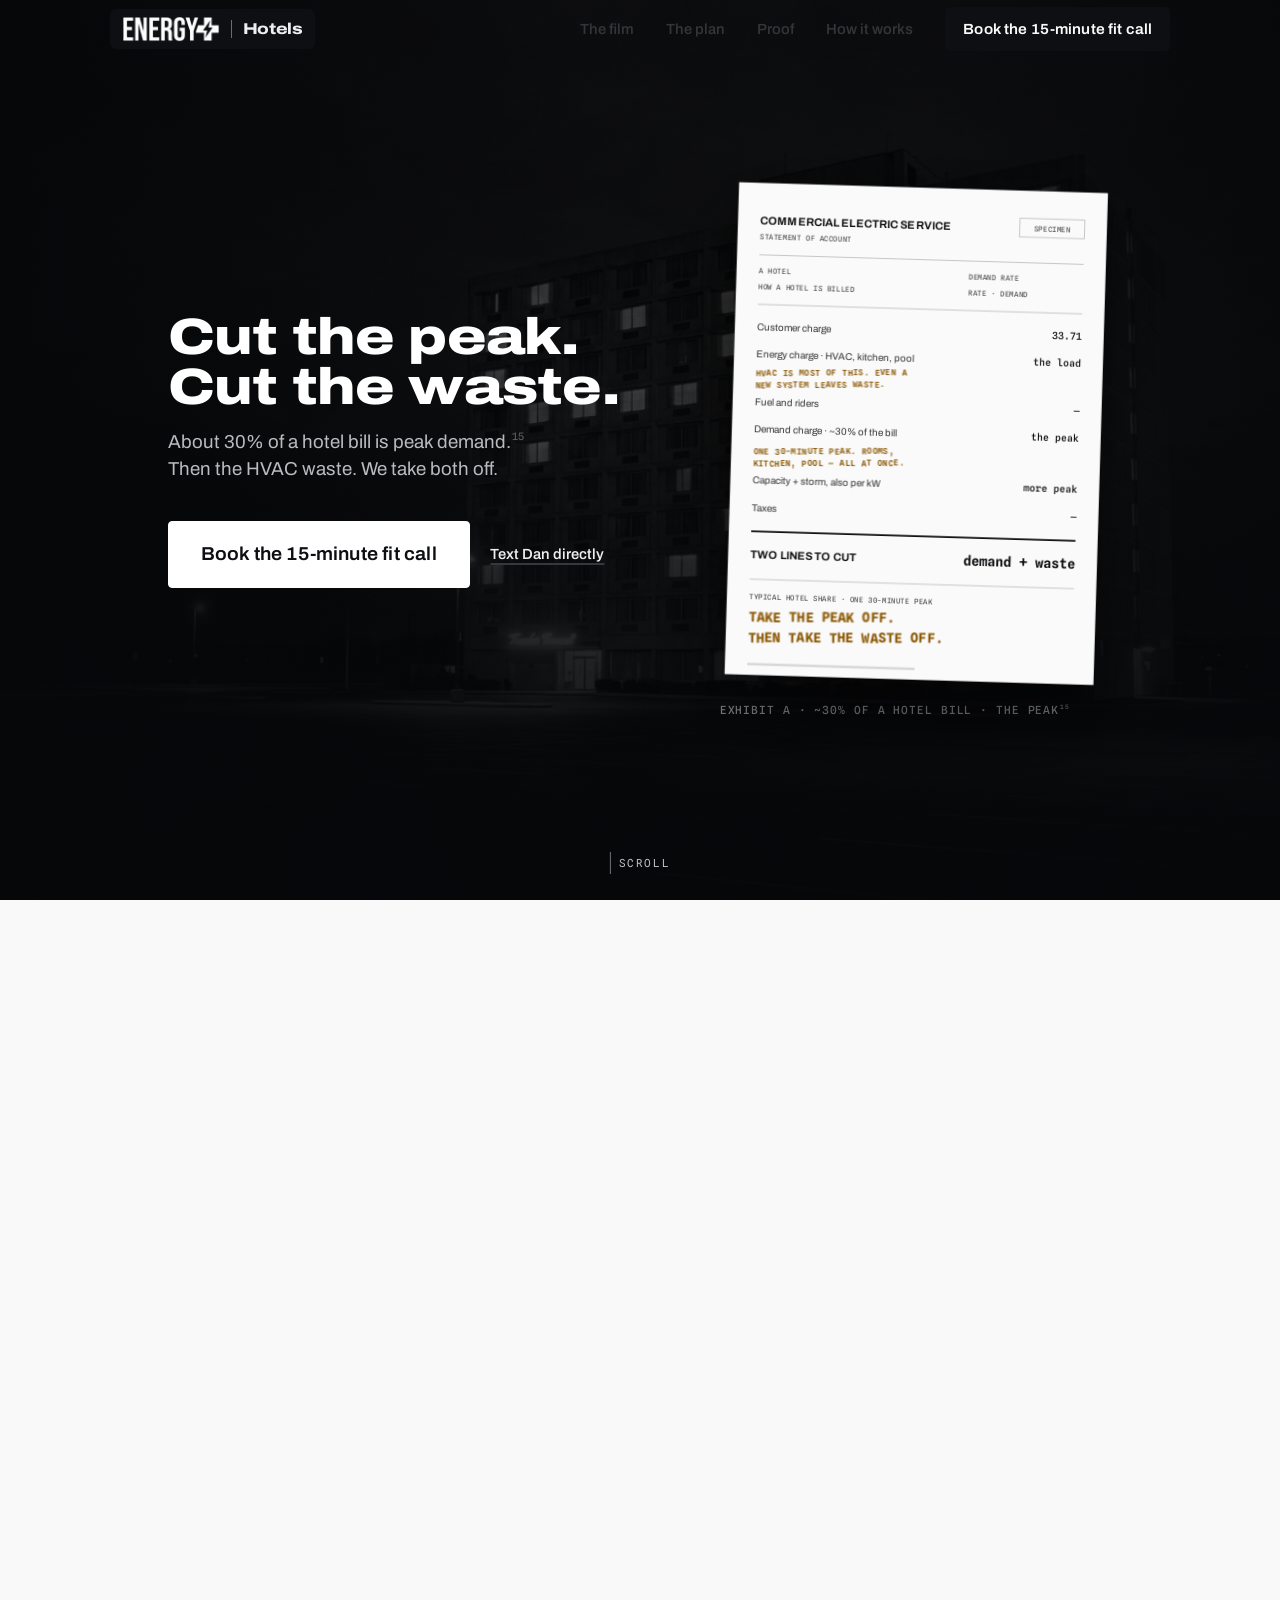
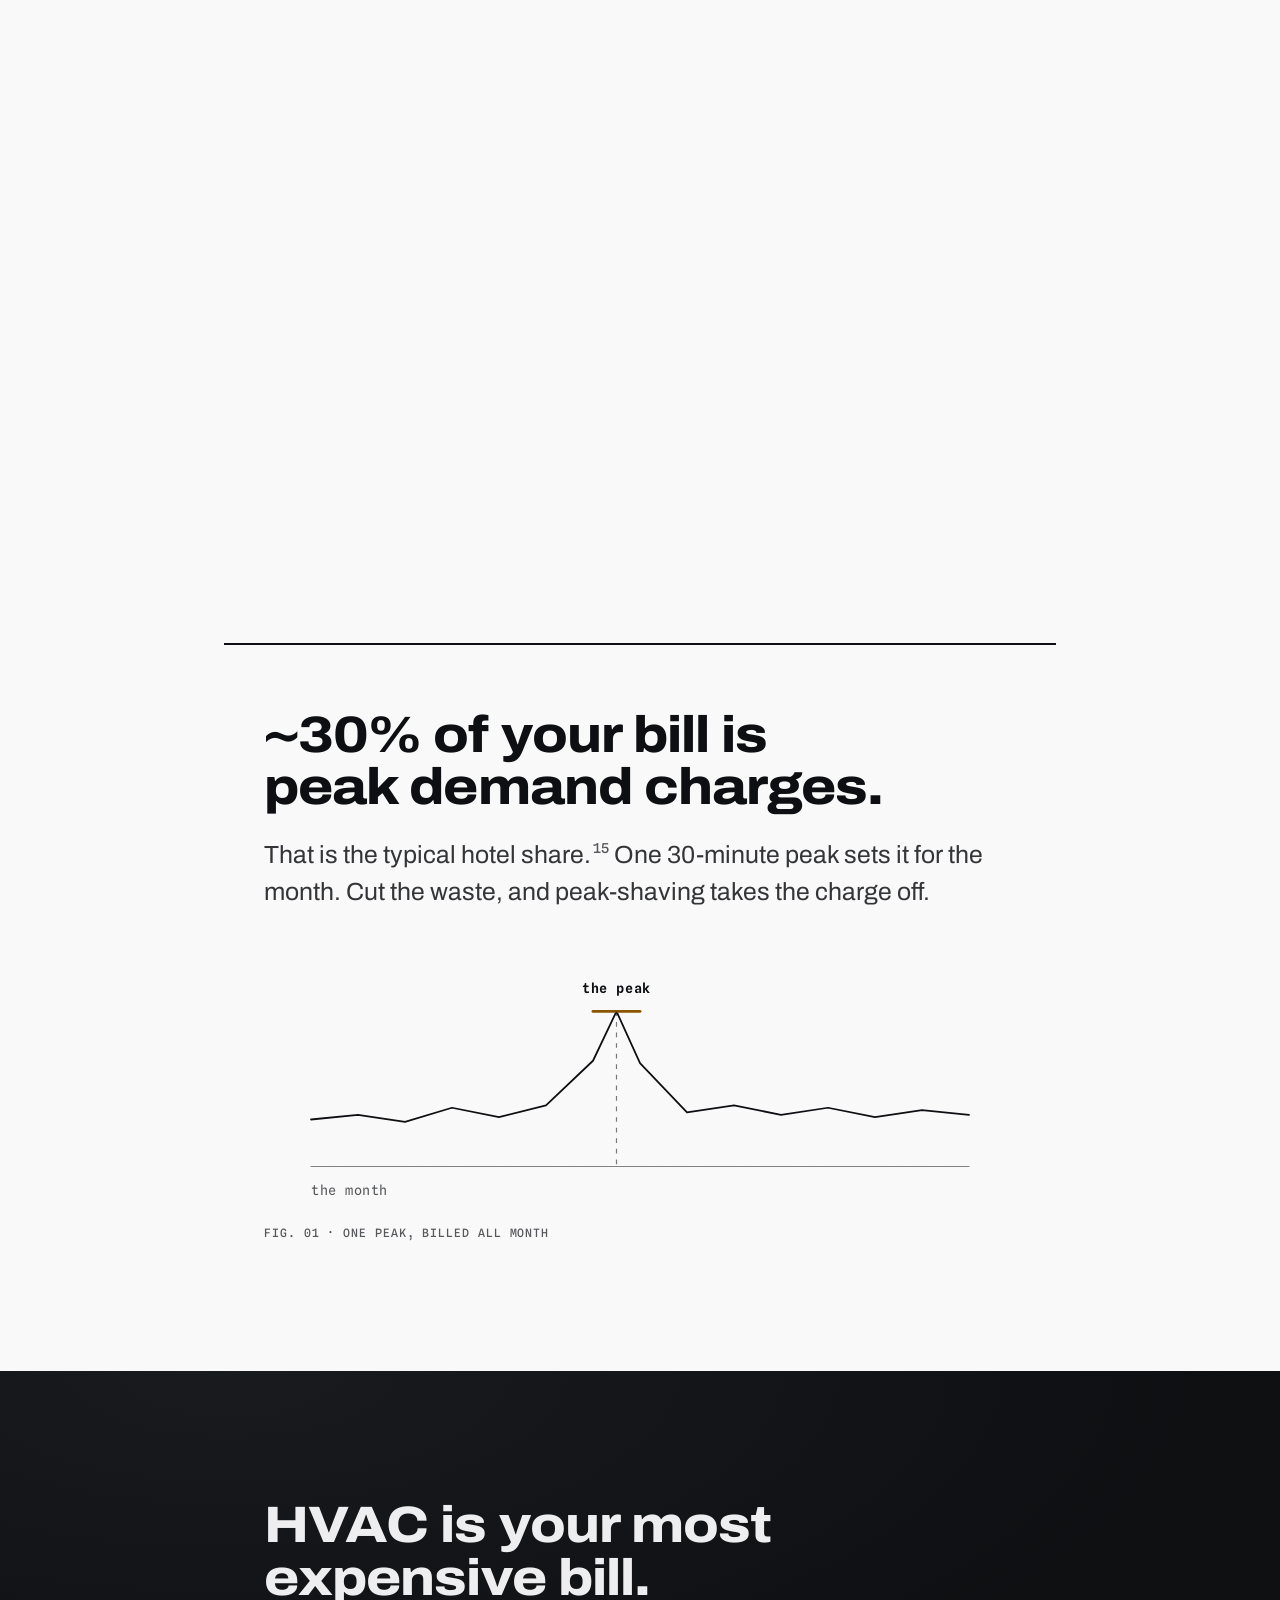
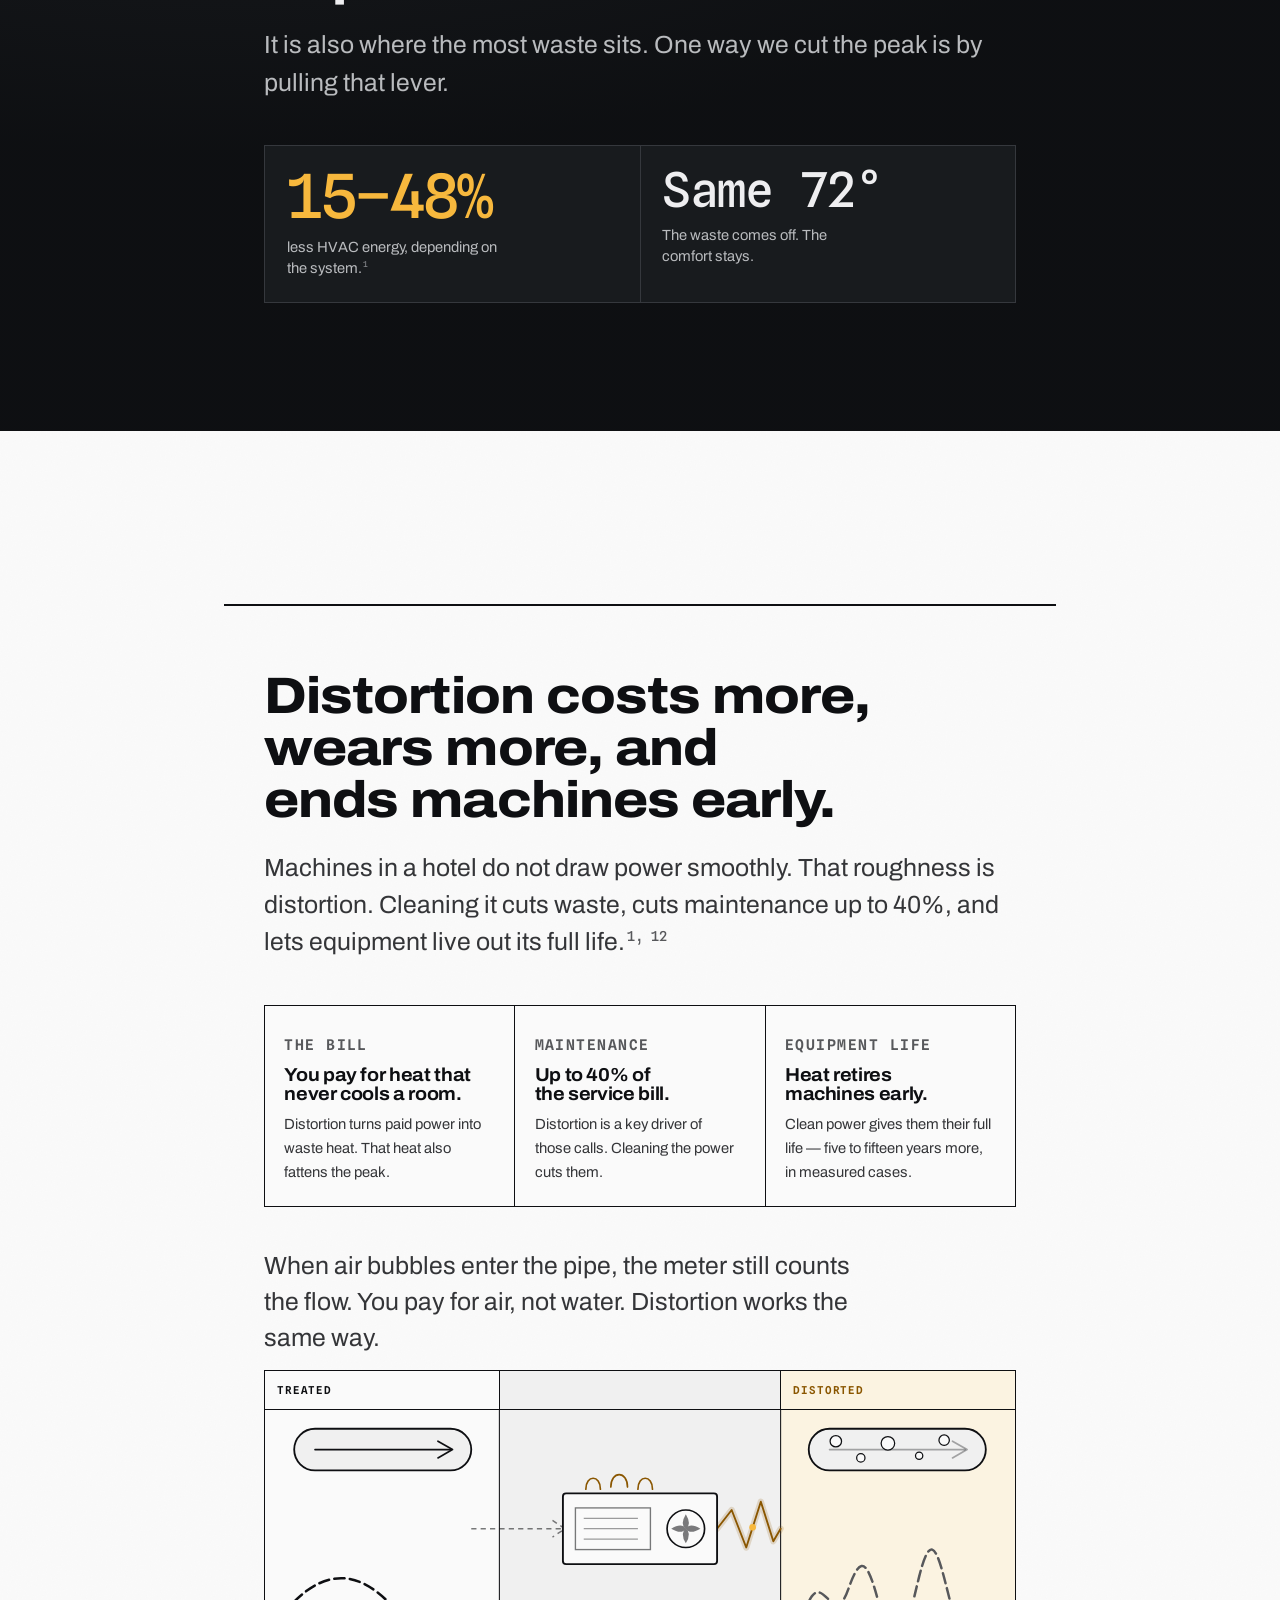
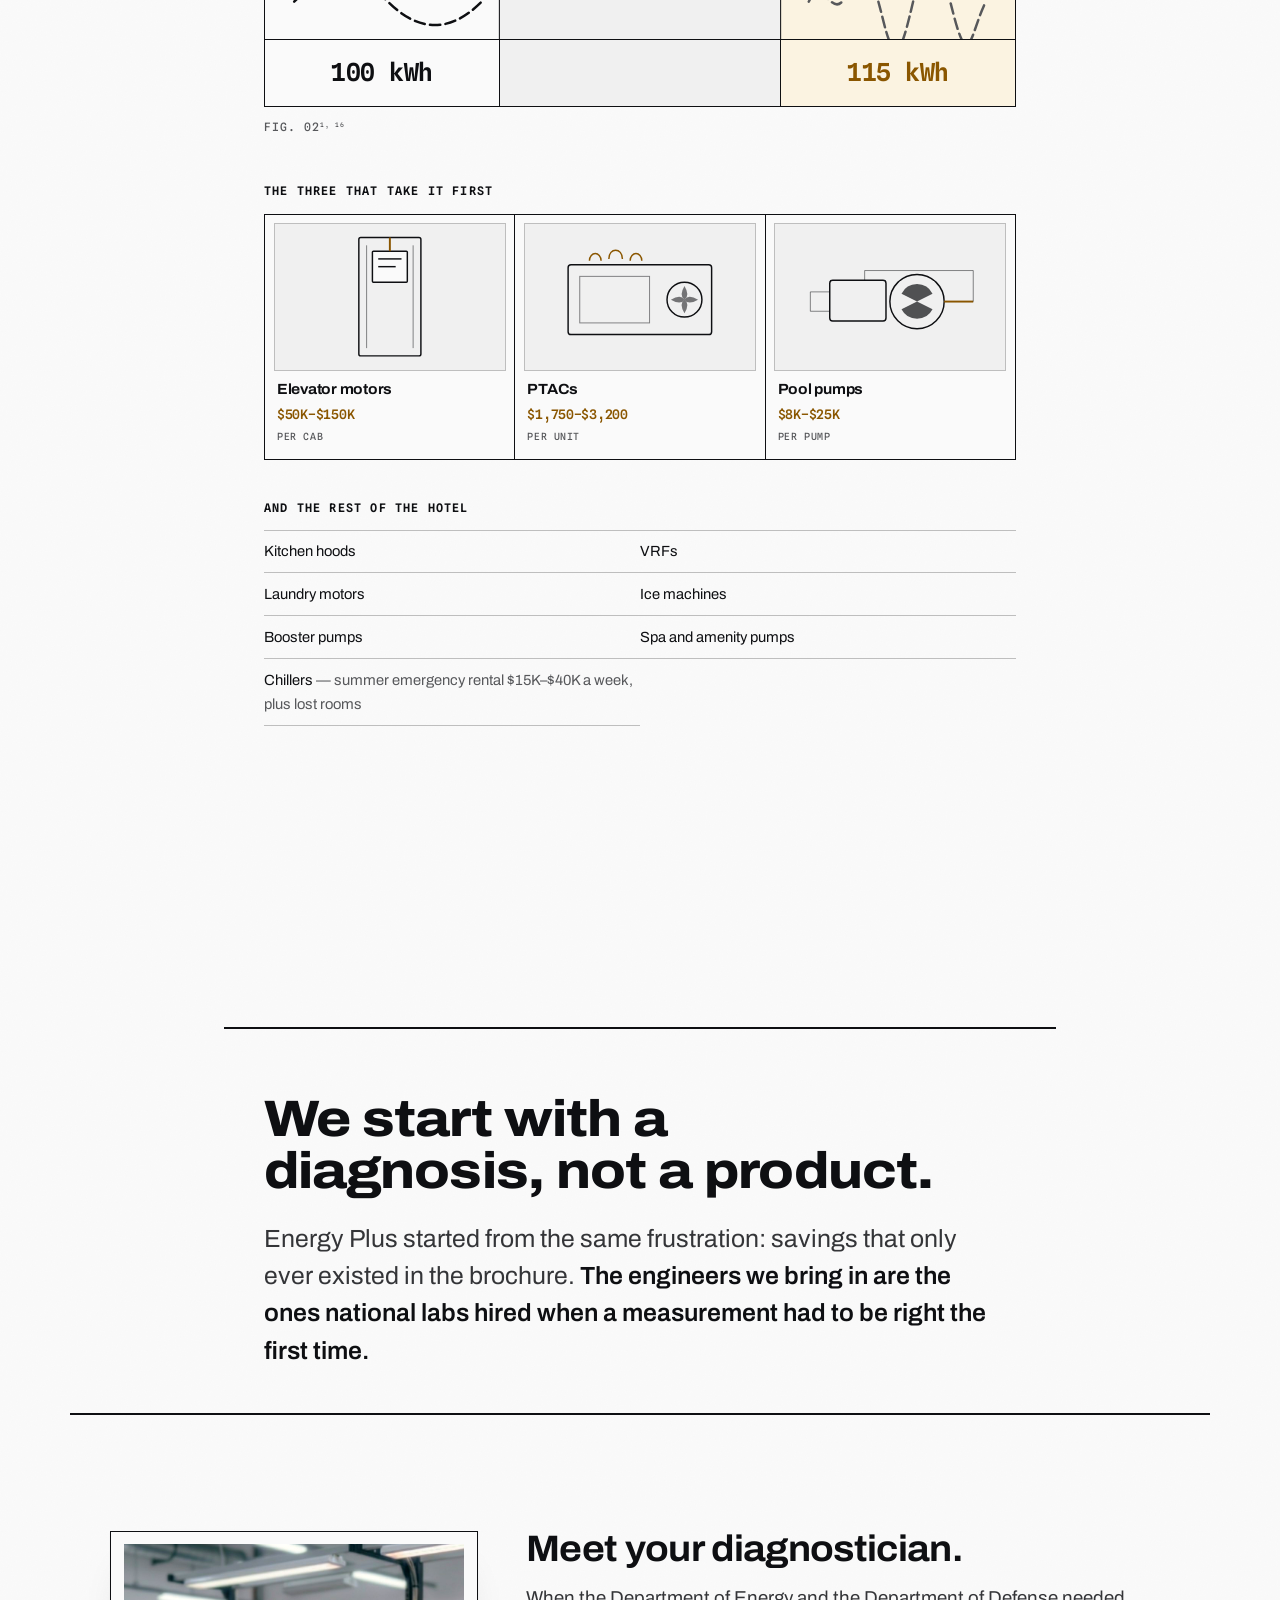
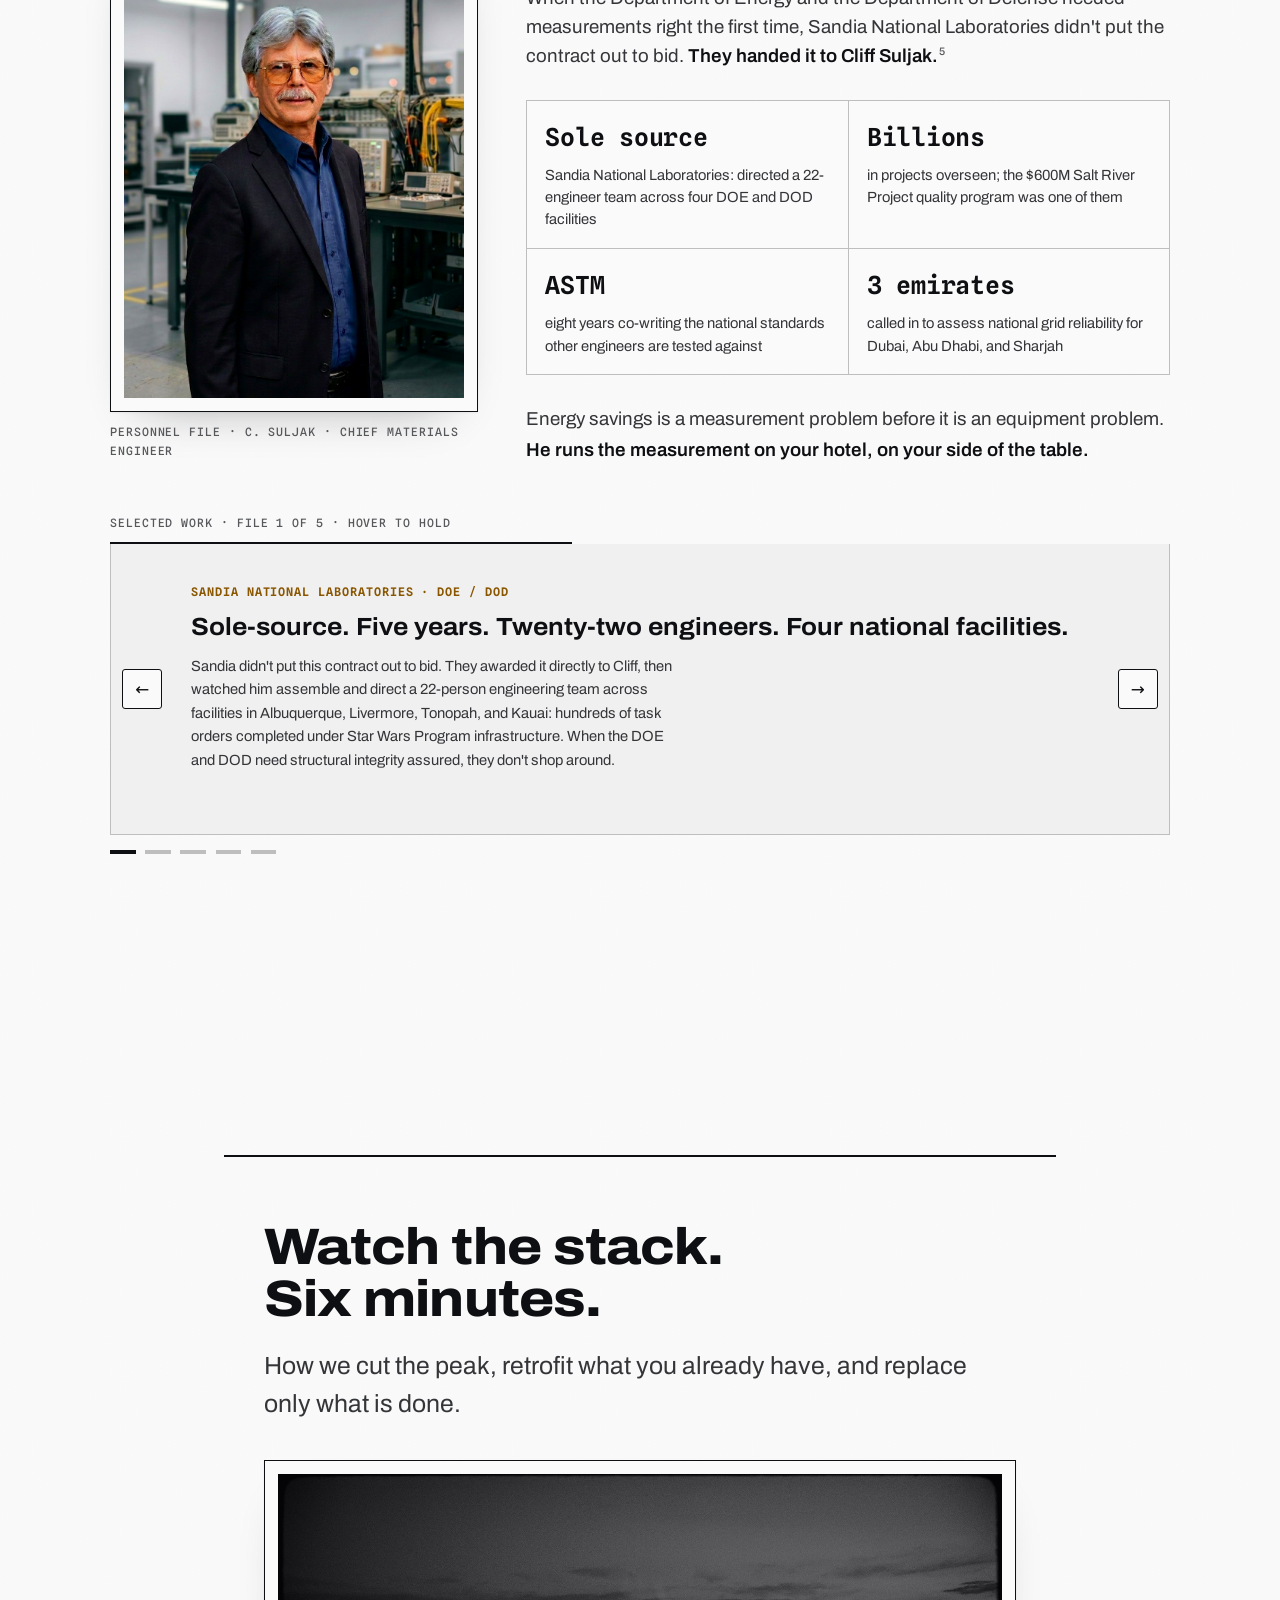
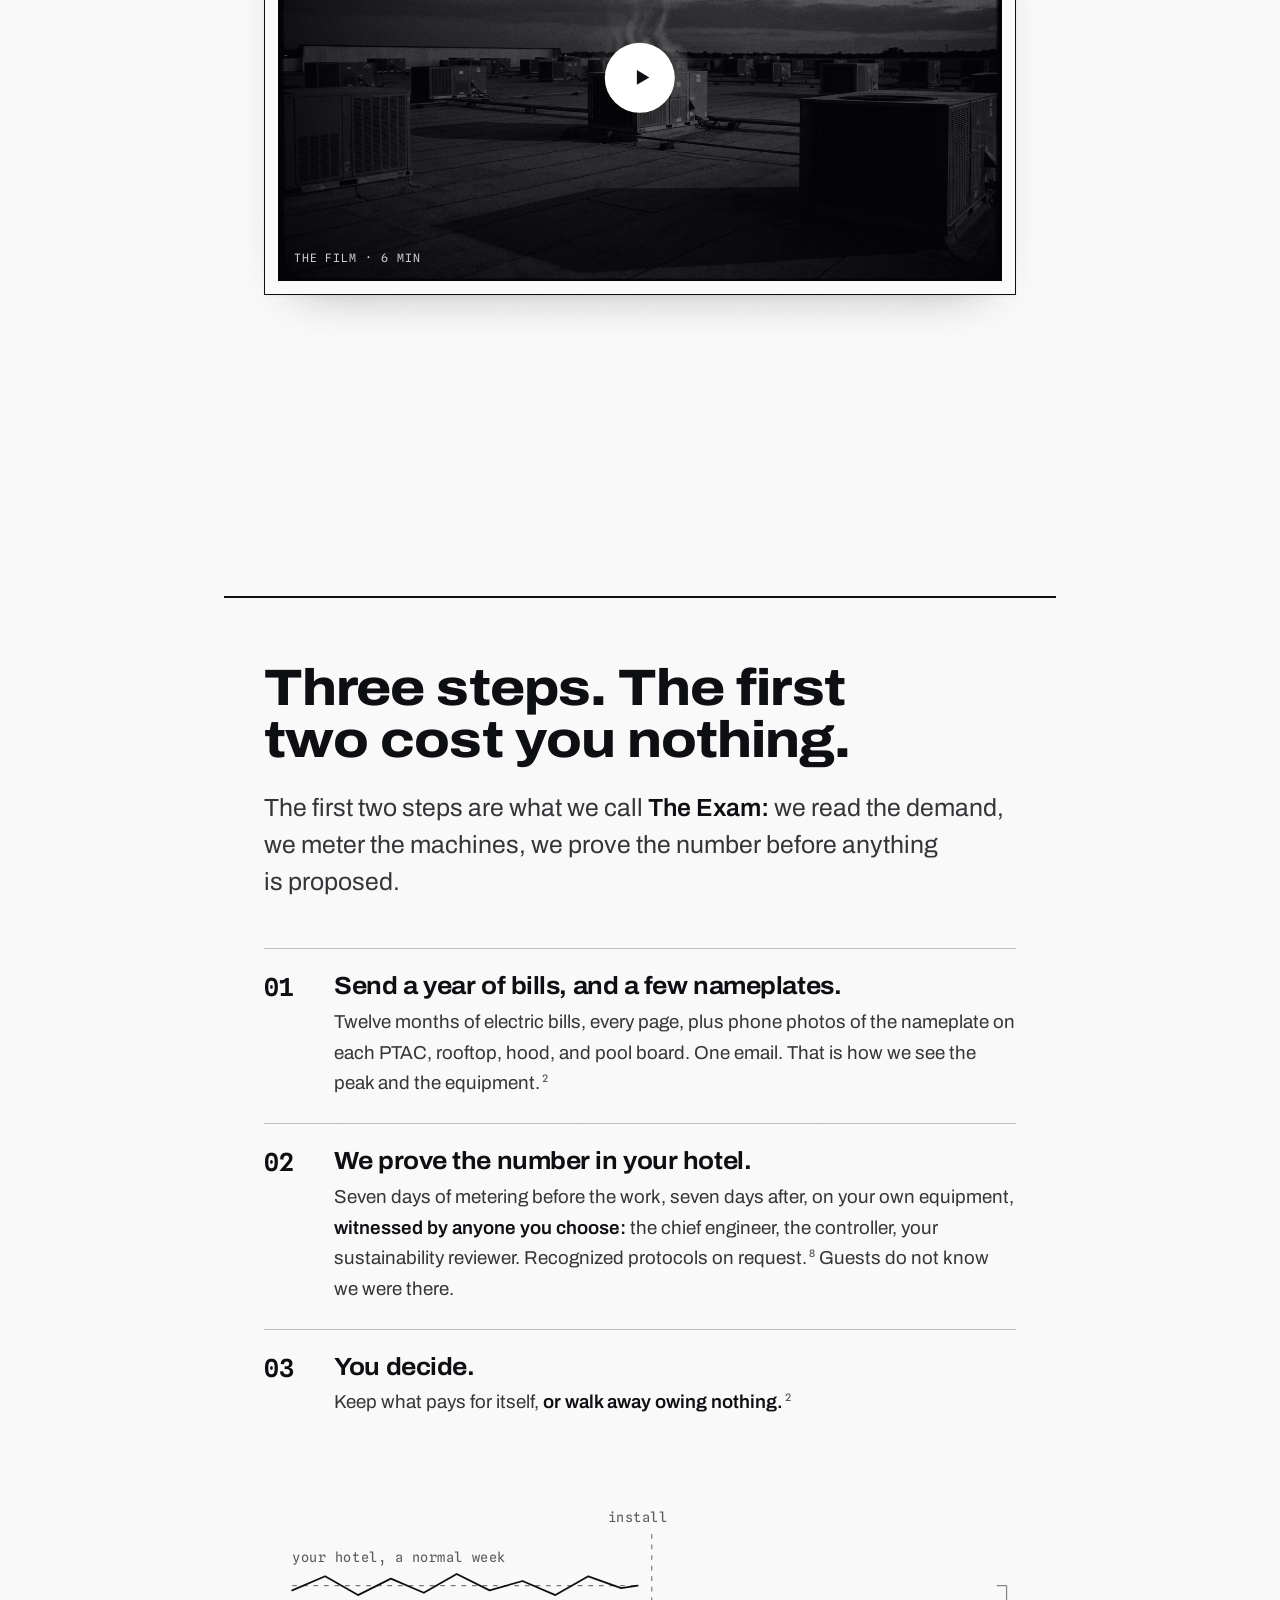
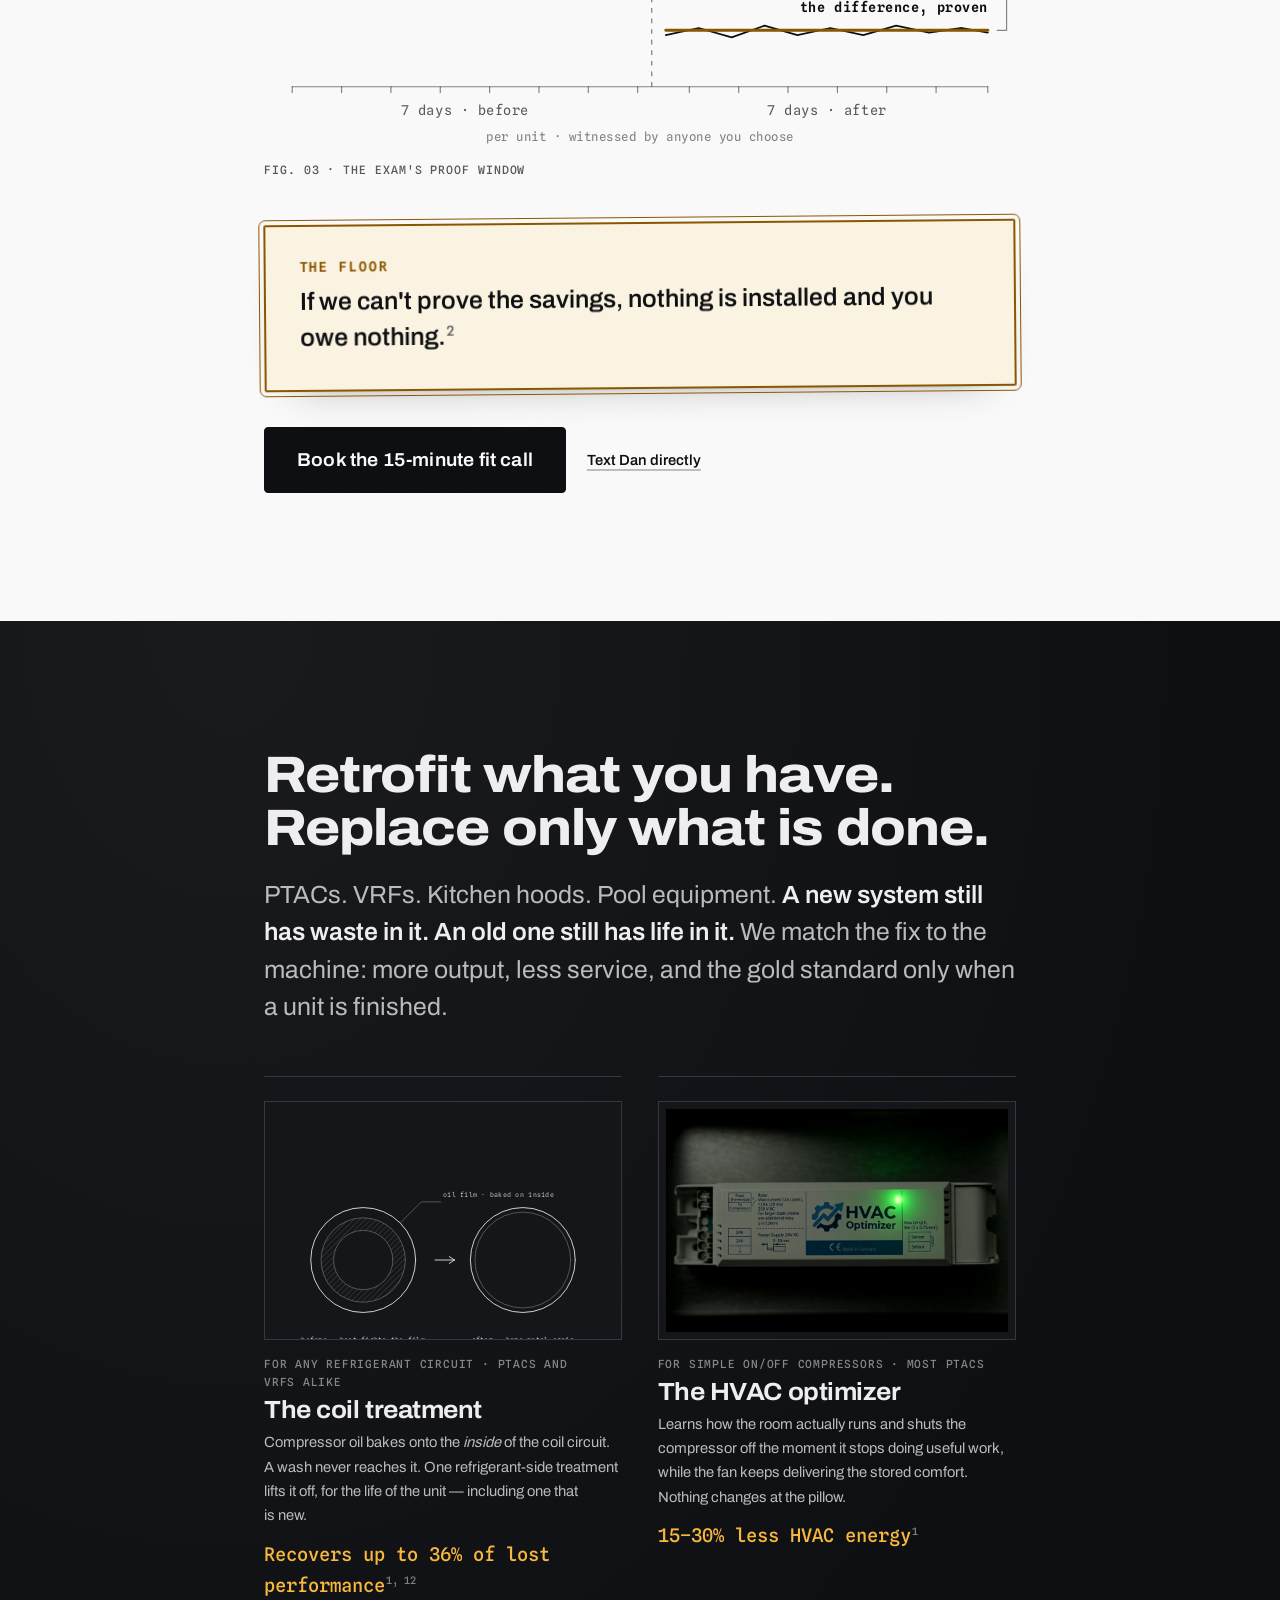
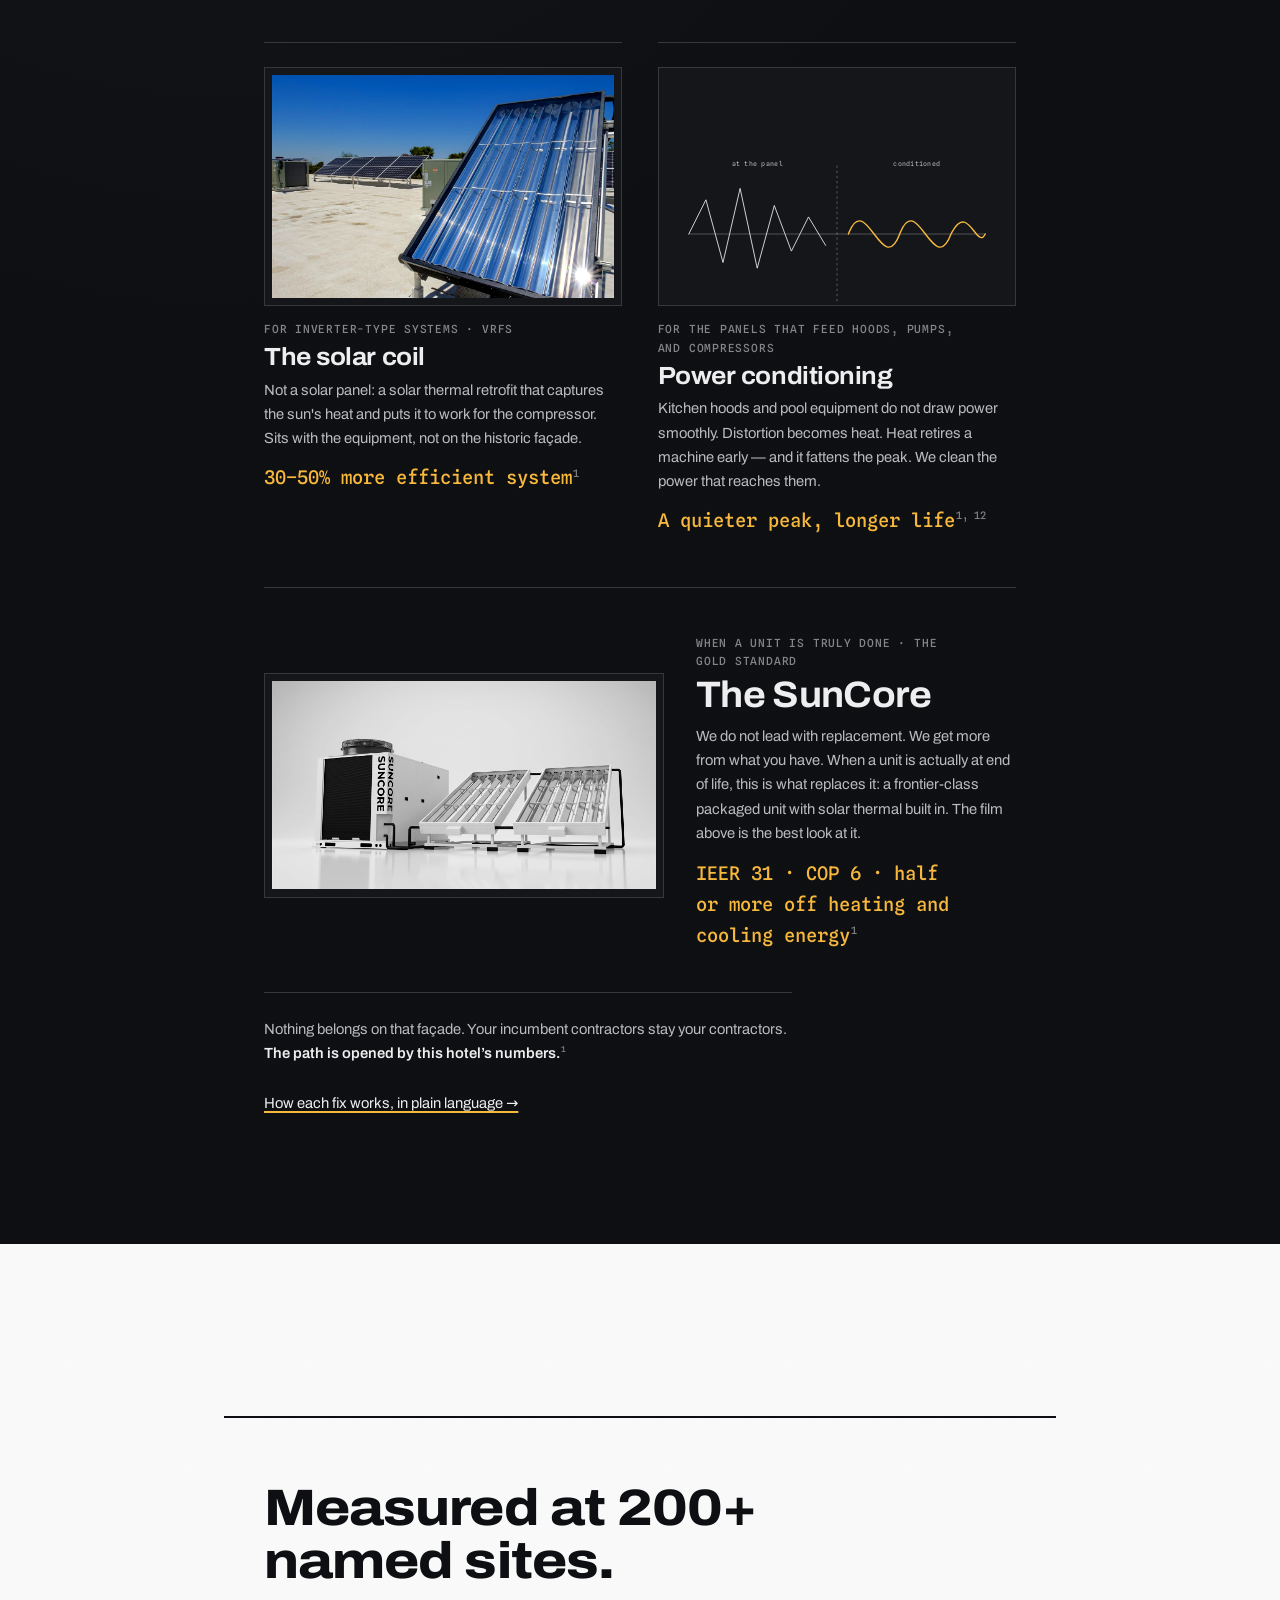
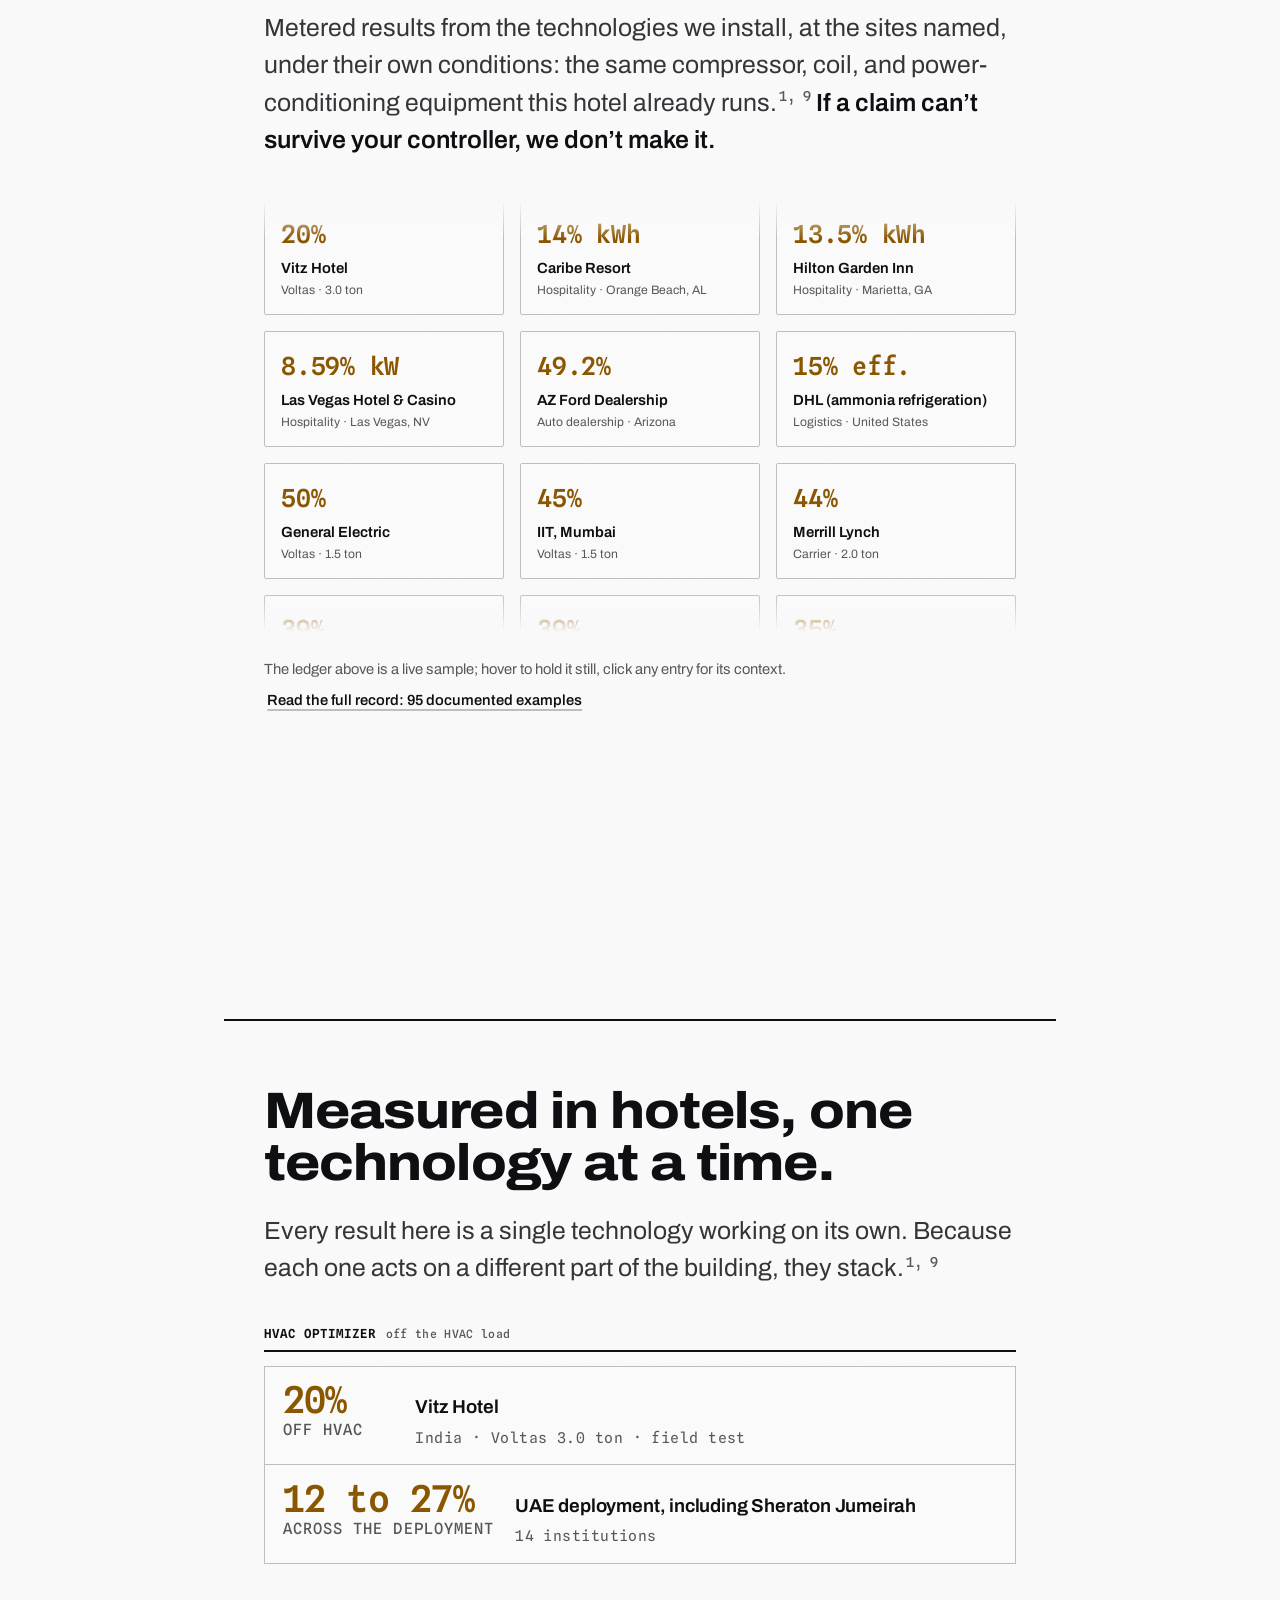
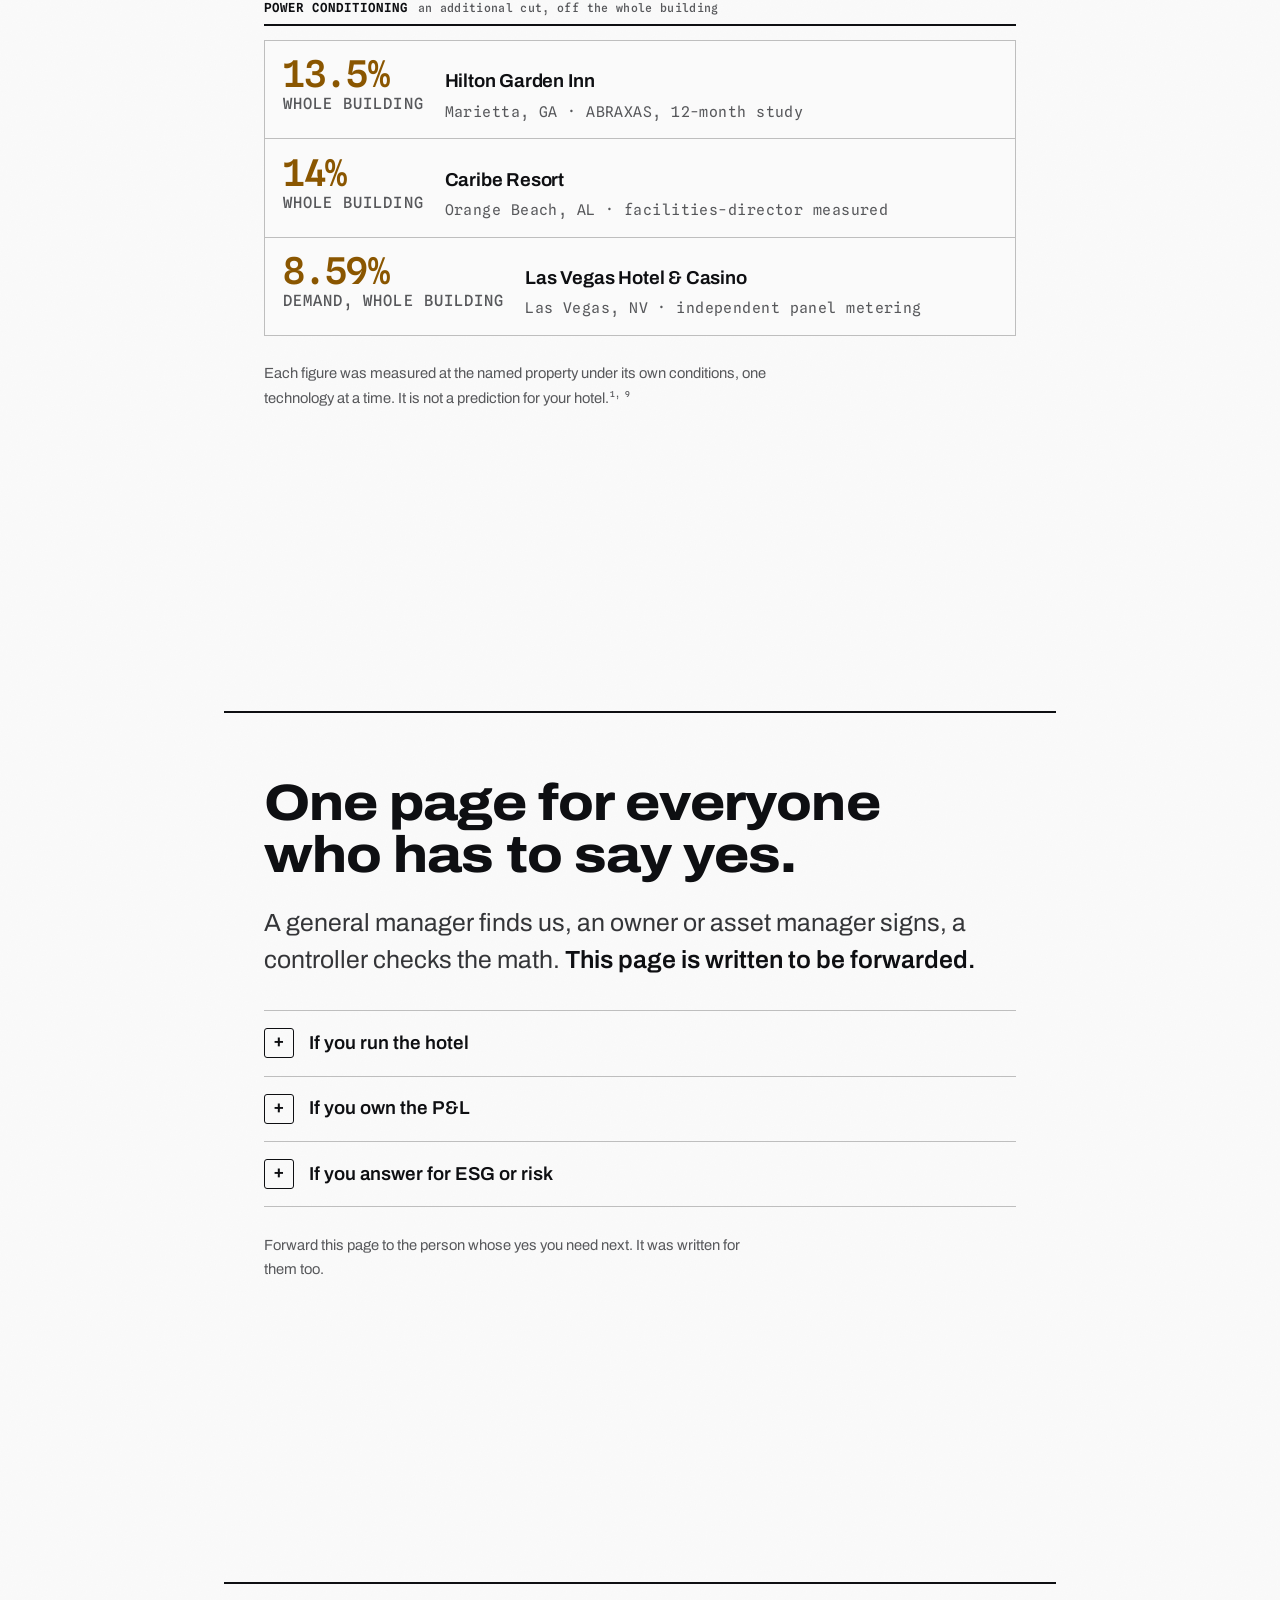
==== commit 4bcc7bad: "Header lockup Energy Plus | Hotels, drop edition eyebrow, taller team with readable Direct contacts," ====
--- a/index.html
+++ b/index.html
@@ -4,7 +4,7 @@
 <meta charset="UTF-8">
 <meta name="viewport" content="width=device-width, initial-scale=1.0">
 <title>Energy Plus: cut hotel peak demand and HVAC waste</title>
-<meta name="description" content="About 30% of a hotel bill is peak demand. Then the HVAC that isn't cooling. We take both off. Retrofit what you have. Replace only what is done.">
+<meta name="description" content="About 30% of a hotel bill is peak demand. Then the HVAC waste. We take both off. Retrofit what you have. Replace only what is done.">
 <meta property="og:title" content="Energy Plus: cut hotel peak demand and HVAC waste">
 <meta property="og:description" content="Peak demand is extra pressure on every bill. HVAC waste is the rest. We take both off.">
 <meta property="og:type" content="website">
@@ -20,7 +20,7 @@
 
 <header class="head" id="head">
   <div class="wrap head__in">
-    <a class="head__mark" href="#top" aria-label="Energy Plus, home"><img src="assets/img/energy-plus-logo.png" alt="Energy Plus" width="104" height="30"></a>
+    <a class="head__mark" href="#top" aria-label="Energy Plus Hotels, home"><img src="assets/img/energy-plus-logo.png" alt="Energy Plus" width="104" height="30"><span class="head__pipe" aria-hidden="true"></span><span class="head__vert">Hotels</span></a>
     <nav class="head__nav" aria-label="Primary">
       <a href="#film">The film</a>
       <a href="#plan">The plan</a>
@@ -41,9 +41,8 @@
     </div>
     <div class="wrap hero__in hero__grid">
       <div class="hero__copy">
-        <p style="font-family:var(--font-mono);font-size:0.78rem;letter-spacing:0.12em;text-transform:uppercase;color:var(--panel-body);margin-bottom:0.7rem;">Energy Plus &middot; Hotel edition</p>
         <h1 id="hero-h">Cut the peak. Cut the waste.</h1>
-        <p class="hero__lede">About 30% of a hotel bill is peak demand.<sup class="fn"><a href="#notes" aria-label="See note 15">15</a></sup> Then the HVAC that isn&rsquo;t cooling. We take both off.</p>
+        <p class="hero__lede">About 30% of a hotel bill is peak demand.<sup class="fn"><a href="#notes" aria-label="See note 15">15</a></sup> Then the HVAC waste. We take both off.</p>
         <div class="cta" data-cta>
           <button type="button" class="btn btn--lg" data-book>Book the 15-minute fit call</button>
           <button type="button" class="textlink js-sms-toggle" aria-expanded="false">Text Dan directly</button>
@@ -52,8 +51,12 @@
           <p class="sms__to">To Dan &middot; (864) 777-0688</p>
           <textarea rows="4" spellcheck="false" aria-label="Message to Dan">Hi Dan, I run a hotel and I want to see what cutting the peak and the HVAC waste would look like, without the sales song and dance. What does it take to qualify?</textarea>
           <div class="sms__foot">
-            <span class="sms__hint">Opens in your messages, ready to send.</span>
-            <a class="btn btn--sm js-sms-send" href="#" data-phone="+18647770688">Send message</a>
+            <div class="sms__desk">
+              <img class="sms__qr" src="assets/img/text-dan-qr.png" alt="Scan to open a ready-to-send text to Dan" width="140" height="140" loading="lazy">
+              <span class="sms__hint">Scan with your phone. Number and message are already filled in.</span>
+            </div>
+            <span class="sms__hint sms__hint--phone">Opens in your messages, ready to send.</span>
+            <a class="btn btn--sm js-sms-send sms__send" href="#" data-phone="+18647770688">Send message</a>
           </div>
         </div>
       </div>
@@ -432,8 +435,12 @@
         <p class="sms__to">To Dan &middot; (864) 777-0688</p>
         <textarea rows="4" spellcheck="false" aria-label="Message to Dan">Hi Dan, I run a hotel and I want to see what cutting the peak and the HVAC waste would look like, without the sales song and dance. What does it take to qualify?</textarea>
         <div class="sms__foot">
-          <span class="sms__hint">Opens in your messages, ready to send.</span>
-          <a class="btn btn--sm js-sms-send" href="#" data-phone="+18647770688">Send message</a>
+          <div class="sms__desk">
+            <img class="sms__qr" src="assets/img/text-dan-qr.png" alt="Scan to open a ready-to-send text to Dan" width="140" height="140" loading="lazy">
+            <span class="sms__hint">Scan with your phone. Number and message are already filled in.</span>
+          </div>
+          <span class="sms__hint sms__hint--phone">Opens in your messages, ready to send.</span>
+          <a class="btn btn--sm js-sms-send sms__send" href="#" data-phone="+18647770688">Send message</a>
         </div>
       </div>
     </div>
@@ -630,14 +637,18 @@
         <p class="sms__to">To Dan &middot; (864) 777-0688</p>
         <textarea rows="4" spellcheck="false" aria-label="Message to Dan">Hi Dan, I run a hotel and I want to see what cutting the peak and the HVAC waste would look like, without the sales song and dance. What does it take to qualify?</textarea>
         <div class="sms__foot">
-          <span class="sms__hint">Opens in your messages, ready to send.</span>
-          <a class="btn btn--sm js-sms-send" href="#" data-phone="+18647770688">Send message</a>
+          <div class="sms__desk">
+            <img class="sms__qr" src="assets/img/text-dan-qr.png" alt="Scan to open a ready-to-send text to Dan" width="140" height="140" loading="lazy">
+            <span class="sms__hint">Scan with your phone. Number and message are already filled in.</span>
+          </div>
+          <span class="sms__hint sms__hint--phone">Opens in your messages, ready to send.</span>
+          <a class="btn btn--sm js-sms-send sms__send" href="#" data-phone="+18647770688">Send message</a>
         </div>
       </div>
       <div class="team-block">
         <h3 class="team-block__h">Meet the people behind the numbers</h3>
         <div class="team">
-          <div class="person"><img src="assets/img/daniel.jpeg" alt="Daniel Gutierrez" loading="lazy"><div><h3>Daniel Gutierrez</h3><p class="person__role">CEO + Founder, Energy Plus</p><p>19 years connecting people, capital, and opportunity across 14+ industries. Former director of FDA-registered clinical trials. Works fee-for-performance. Direct: <a href="mailto:dan@yourenergyplus.com">dan@yourenergyplus.com</a> &middot; <a href="tel:+18647770688">(864) 777-0688</a>.</p></div></div>
+          <div class="person"><img src="assets/img/daniel.jpeg" alt="Daniel Gutierrez" loading="lazy"><div><h3>Daniel Gutierrez</h3><p class="person__role">CEO + Founder, Energy Plus</p><p>19 years connecting people, capital, and opportunity across 14+ industries. Former director of FDA-registered clinical trials. Works fee-for-performance.</p><p class="person__direct">Direct: <a href="mailto:dan@yourenergyplus.com">dan@yourenergyplus.com</a><br><a href="tel:+18647770688">(864) 777-0688</a></p></div></div>
           <div class="person"><img src="assets/img/cliff.jpeg" alt="Cliff Suljak" loading="lazy"><div><h3>Cliff Suljak</h3><p class="person__role">Chief Materials Engineer</p><p>The diagnostician. Sole-source to Sandia National Laboratories. He runs the measurement on your hotel, on your side of the table.</p></div></div>
           <div class="person"><img src="assets/img/ronson.jpeg" alt="Ronson Provido" loading="lazy"><div><h3>Ronson Provido</h3><p class="person__role">Principal Engineering Advisor</p><p>20+ years in electrical engineering across design, commissioning, and project management, including LAX. Licensed PE, Title 24 and LEED qualified.</p></div></div>
         </div>
--- a/assets/site.css
+++ b/assets/site.css
@@ -142,7 +142,7 @@
 
 /* over the graphite moments the header carries the mark alone */
 .head.is-clear { background: transparent; border-color: transparent; backdrop-filter: none; }
-.head.is-clear .head__mark img { filter: brightness(0) invert(1); }
+.head.is-clear .head__mark img { filter: none; }
 .head__nav a, .head__nav .btn { transition: opacity 320ms var(--ease), visibility 0s; }
 .head.is-clear .head__nav a, .head.is-clear .head__nav .btn {
   opacity: 0; visibility: hidden; pointer-events: none;
@@ -1152,14 +1152,75 @@
   .hero h1, .close h2, .hero__lede { color: black; }
 }
 
-/* ---------- CPL fork overrides ---------- */
-.head__mark { display: inline-flex; align-items: center; background: var(--graphite); border-radius: 6px; padding: 5px 11px; }
-.head__mark img { filter: none; }
-.sms__desk { display: flex; gap: 1rem; align-items: center; flex-wrap: wrap; margin-top: 0.6rem; }
+/* ---------- CPL / Energy Plus lockup ---------- */
+.head__mark {
+  display: inline-flex;
+  align-items: center;
+  gap: 0.65rem;
+  background: var(--graphite);
+  border-radius: 6px;
+  padding: 6px 13px 6px 11px;
+  text-decoration: none;
+}
+.head__mark img { width: 100px; height: auto; filter: none; }
+.head__pipe {
+  width: 1px;
+  height: 18px;
+  background: oklch(0.95 0.002 260 / 0.42);
+  flex: none;
+}
+.head__vert {
+  font-family: var(--font-sans);
+  font-weight: 780;
+  font-stretch: 120%;
+  font-size: 0.98rem;
+  letter-spacing: -0.025em;
+  color: var(--panel-ink);
+  line-height: 1;
+}
+.sms__desk { display: none; }
 .sms__qr { width: 132px; height: 132px; flex: none; background: #fff; border-radius: 6px; padding: 6px; }
+@media (min-width: 800px) {
+  .sms__desk { display: flex; gap: 1rem; align-items: center; flex-wrap: wrap; margin-top: 0.2rem; }
+  .sms__send, .sms__hint--phone { display: none; }
+  .sms__foot { display: block; }
+}
+@media (max-width: 799px) {
+  .sms__desk { display: none; }
+}
 .person__creed { font-family: var(--font-mono); font-size: 0.7rem; letter-spacing: 0.05em; text-transform: uppercase; color: var(--amber); margin: 0.15rem 0 0.45rem; }
-/* team surfaced as a visible block on the dark close (replaces the old collapsed gate--dark) */
-.team-block { margin-top: clamp(2rem, 4vw, 3rem); color: var(--panel-body); }
-.team-block__h { font-size: var(--step-1); color: var(--panel-ink); margin-bottom: clamp(1rem, 2.5vw, 1.6rem); }
+/* team surfaced as a visible block on the dark close */
+.team-block { margin-top: clamp(2.6rem, 5vw, 4rem); color: var(--panel-body); }
+.team-block__h {
+  font-size: var(--step-2);
+  font-stretch: 114%;
+  color: var(--panel-ink);
+  margin-bottom: clamp(1.4rem, 3vw, 2.2rem);
+  max-width: 22ch;
+}
 .team-block h3 { color: var(--panel-ink); }
-.team-block .person__role { color: var(--amber); }
+.team-block .person__role { color: var(--amber); font-size: 0.78rem; }
+.team-block .team {
+  display: grid;
+  gap: clamp(1.8rem, 3.5vw, 2.4rem);
+}
+@media (min-width: 860px) {
+  .team-block .team { grid-template-columns: repeat(3, 1fr); }
+}
+.team-block .person {
+  grid-template-columns: 1fr;
+  gap: 1rem;
+}
+.team-block .person img {
+  width: 100%;
+  height: auto;
+  aspect-ratio: 3 / 4;
+  object-fit: cover;
+  object-position: 50% 16%;
+  filter: grayscale(1);
+}
+.team-block .person h3 { font-size: var(--step-1); }
+.team-block .person p { font-size: var(--step--1); color: var(--panel-body); }
+.team-block .person__direct { margin-top: 0.65rem; }
+.team-block a { color: var(--amber); text-decoration-color: oklch(0.82 0.15 80 / 0.55); }
+.team-block a:hover { color: var(--panel-ink); text-decoration-color: var(--panel-ink); }
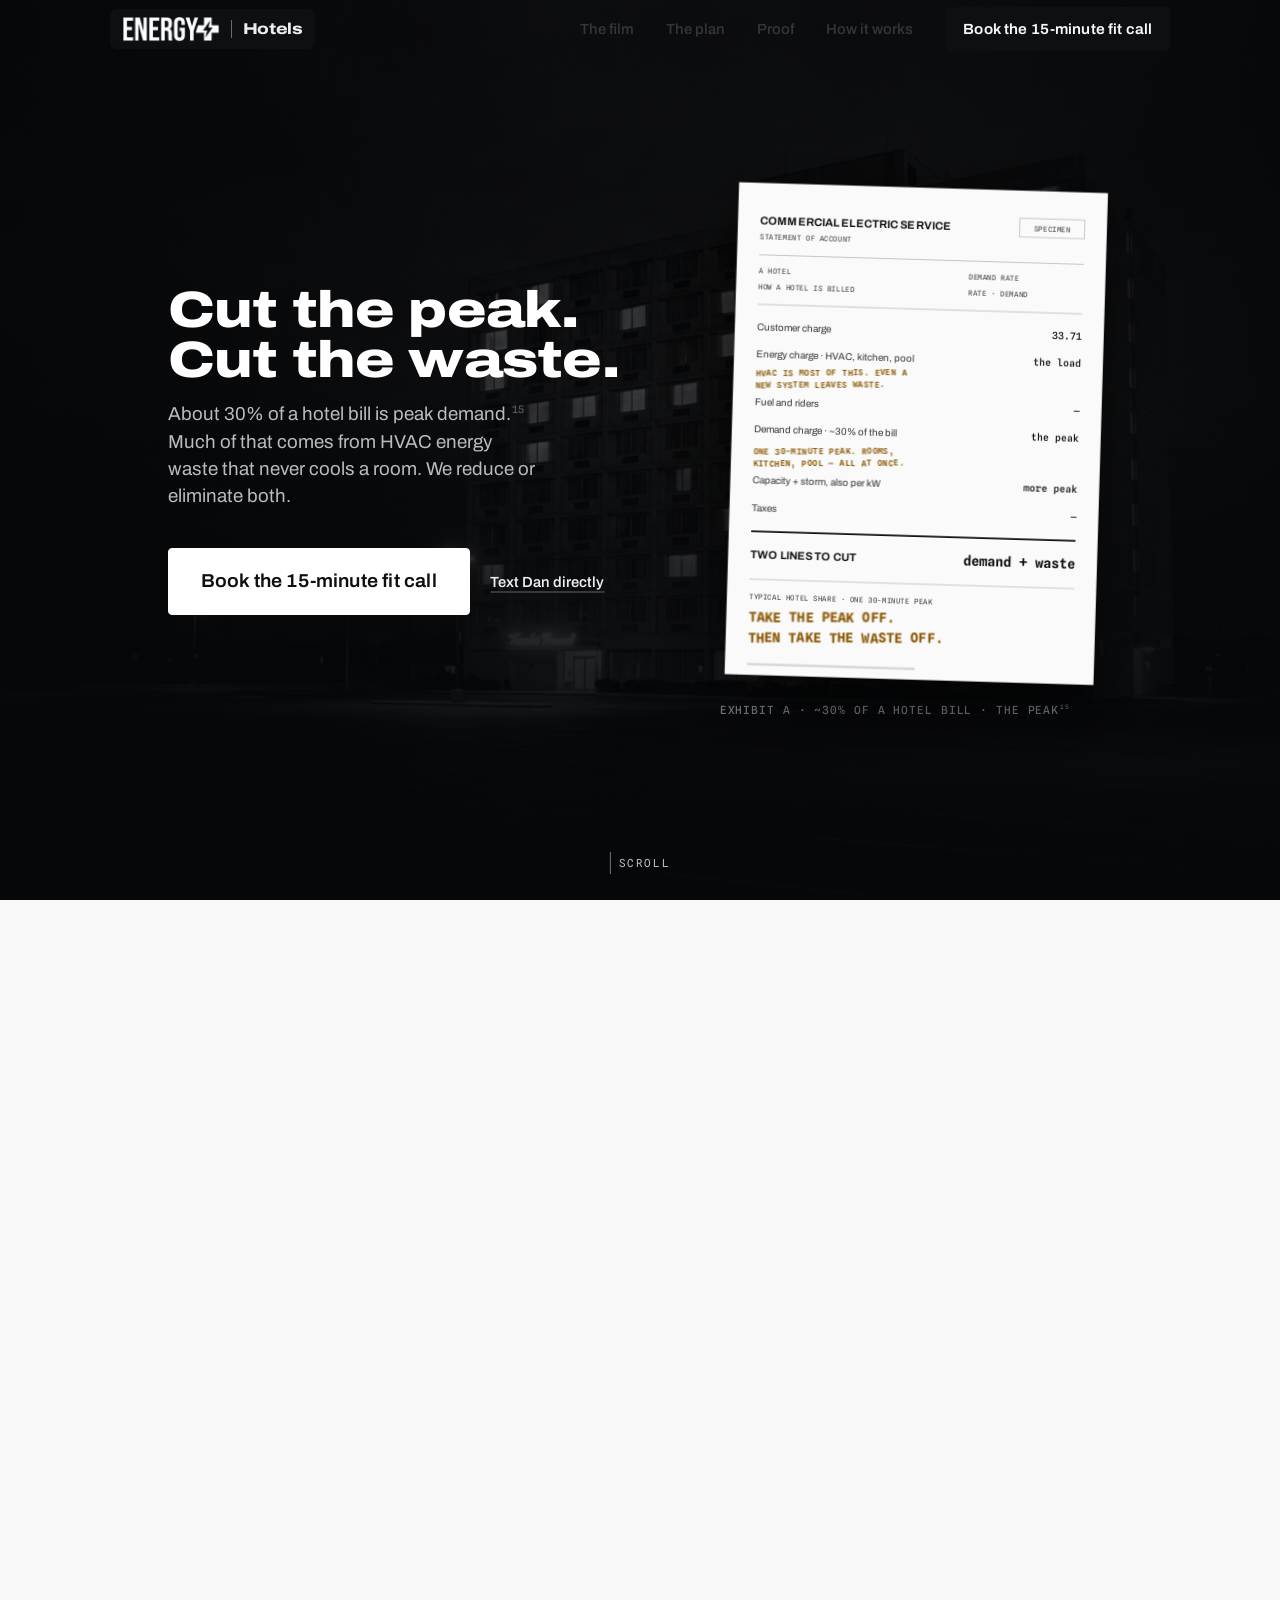
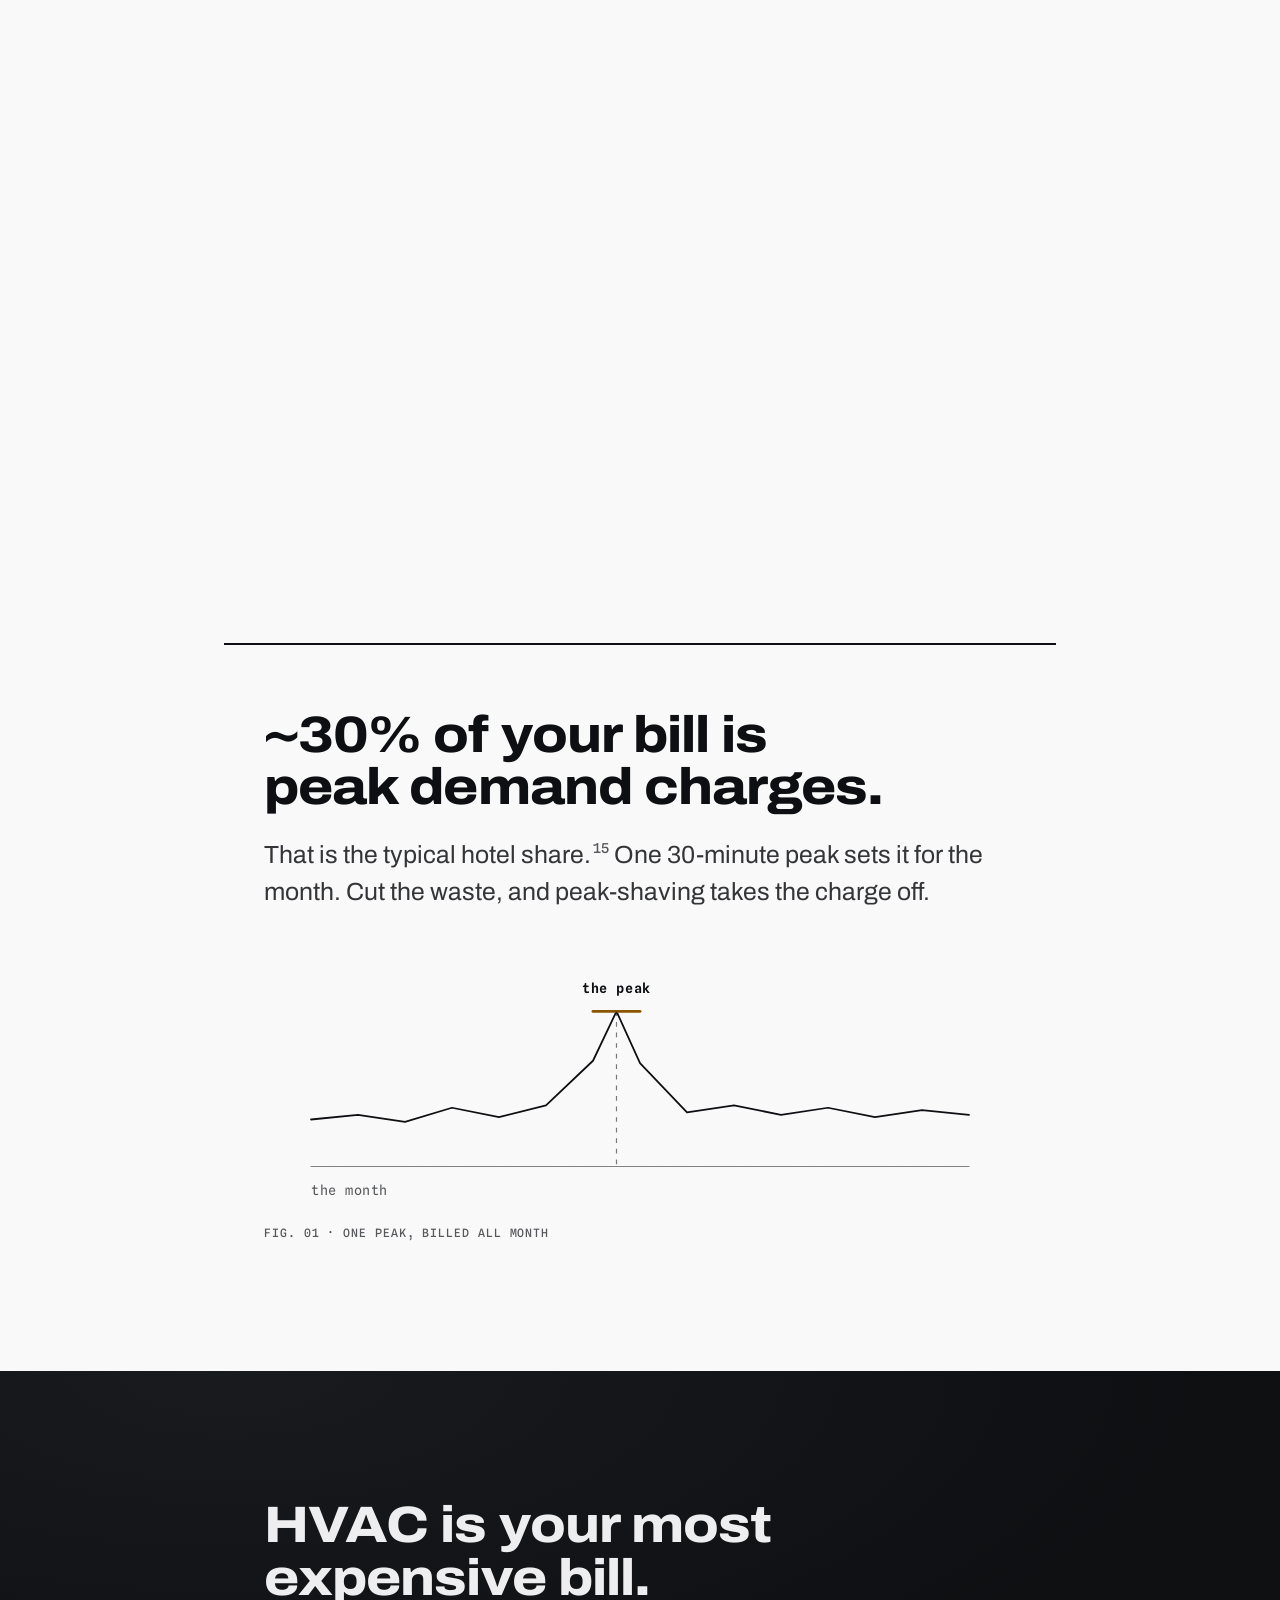
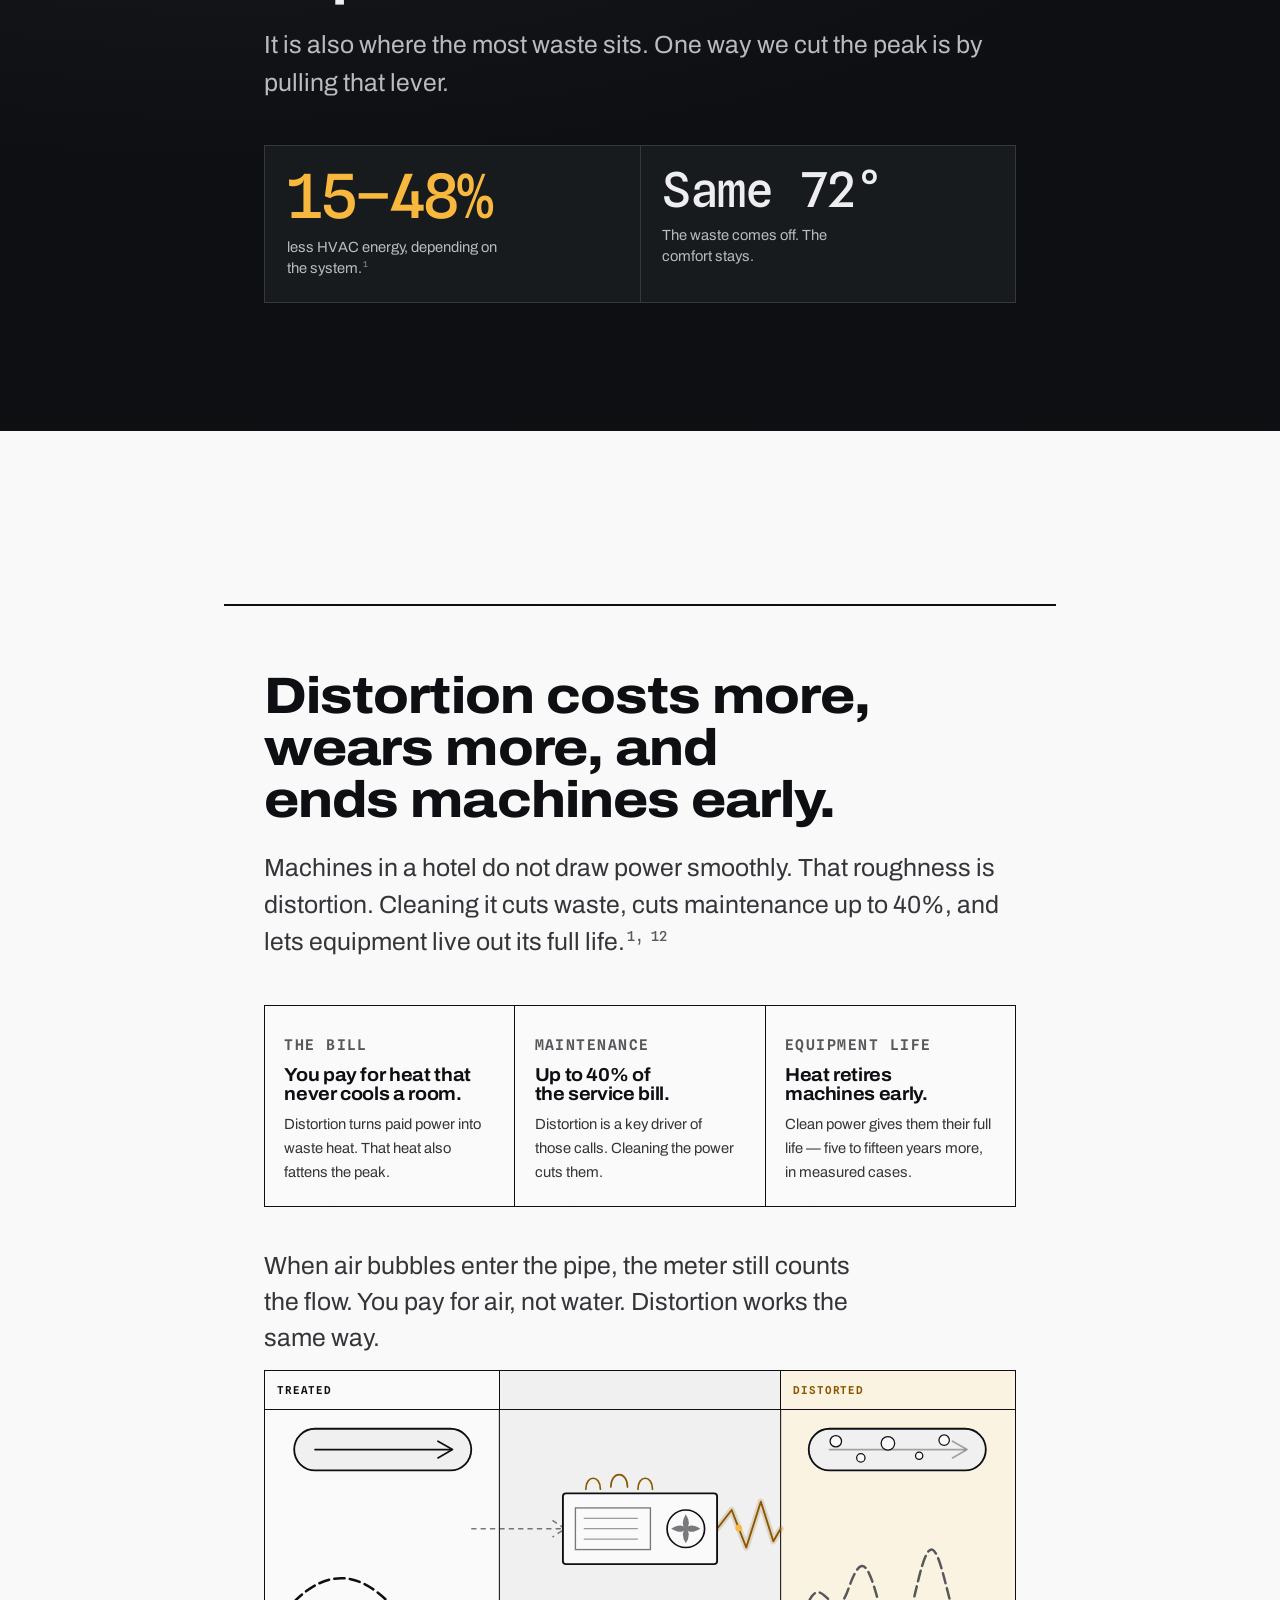
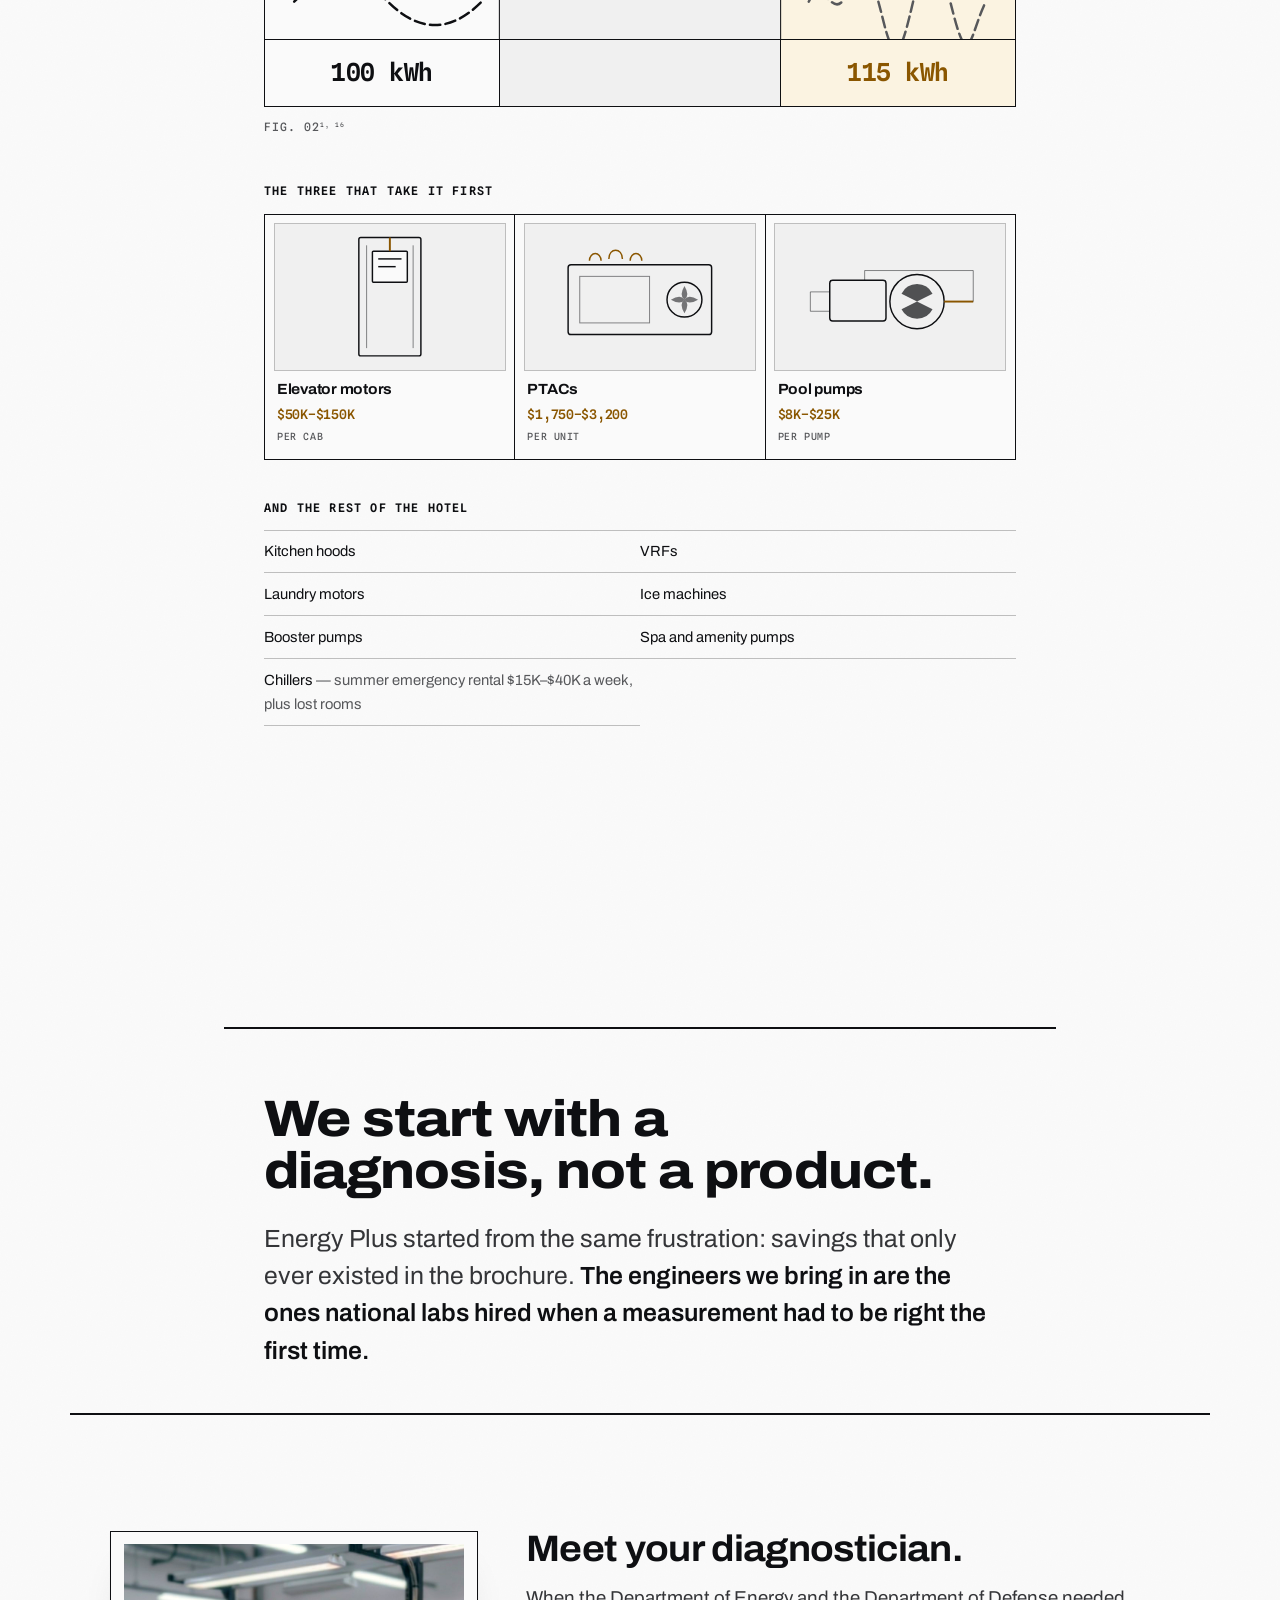
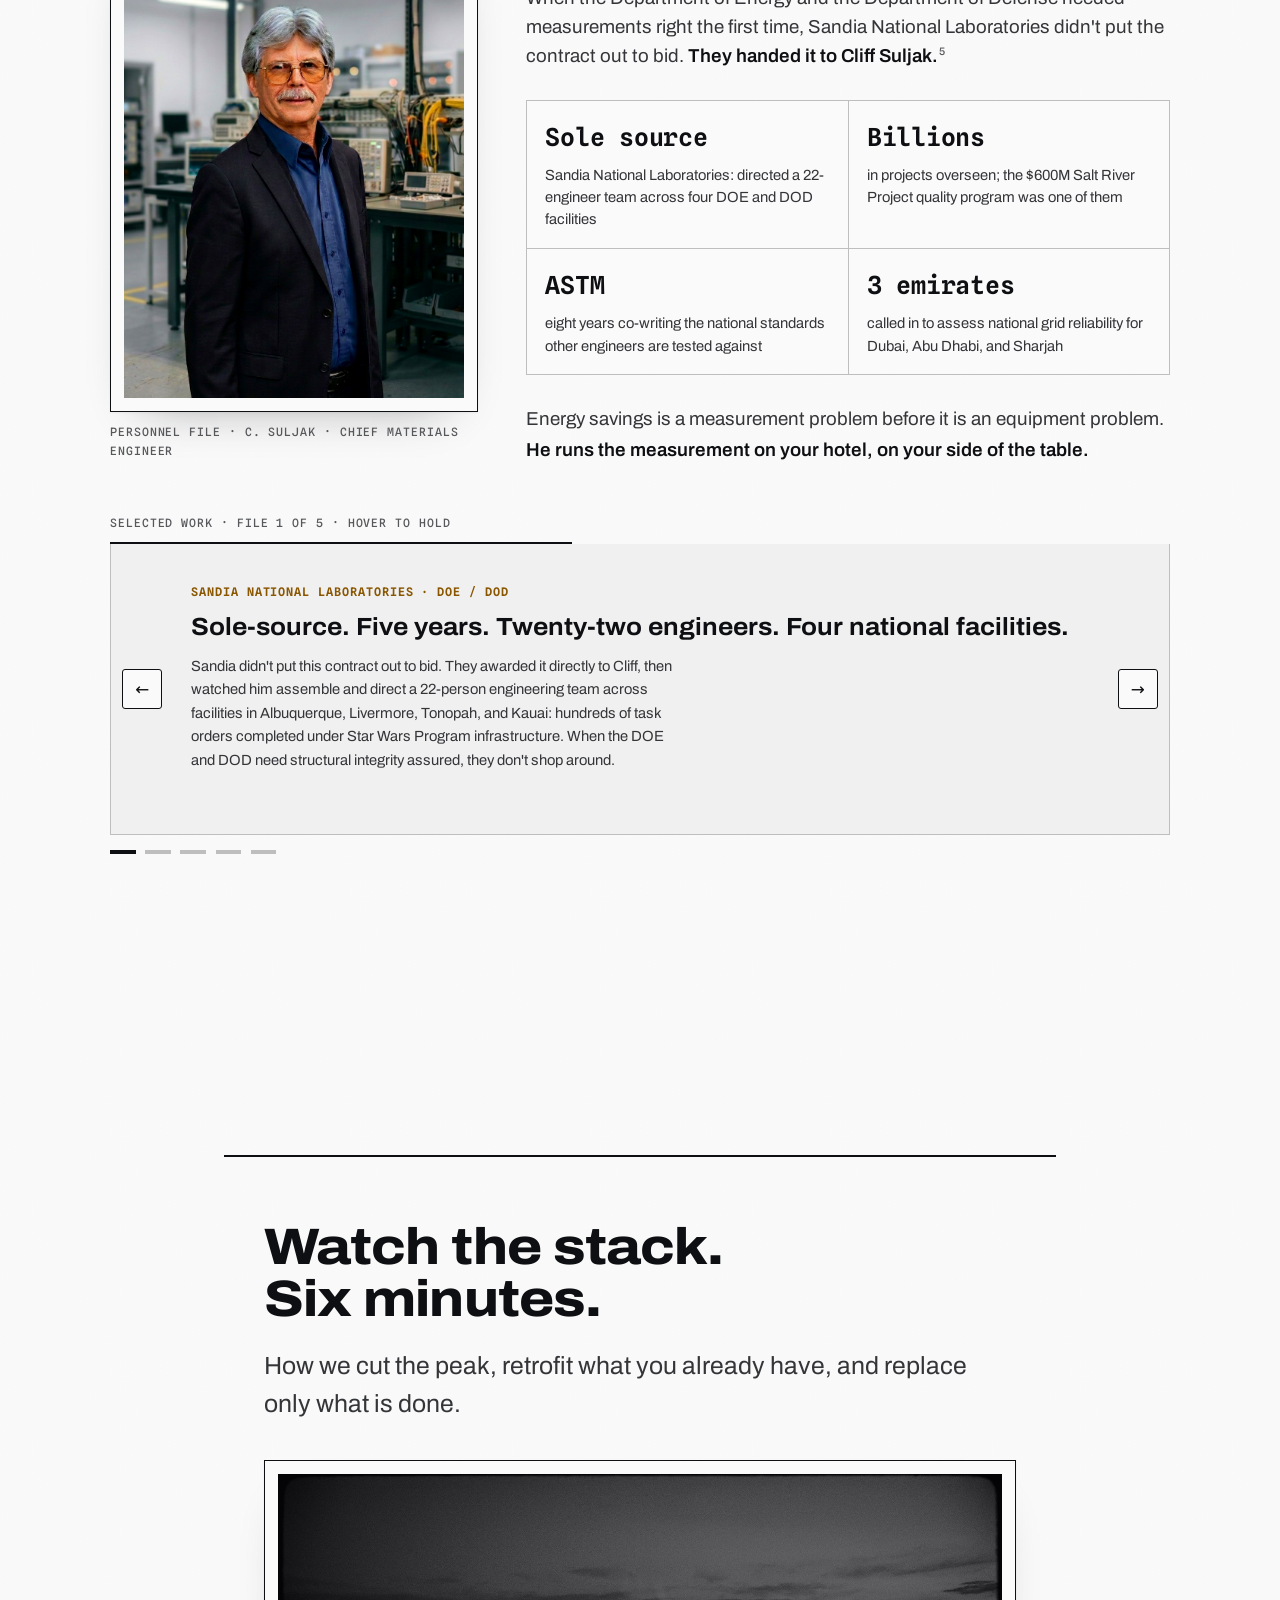
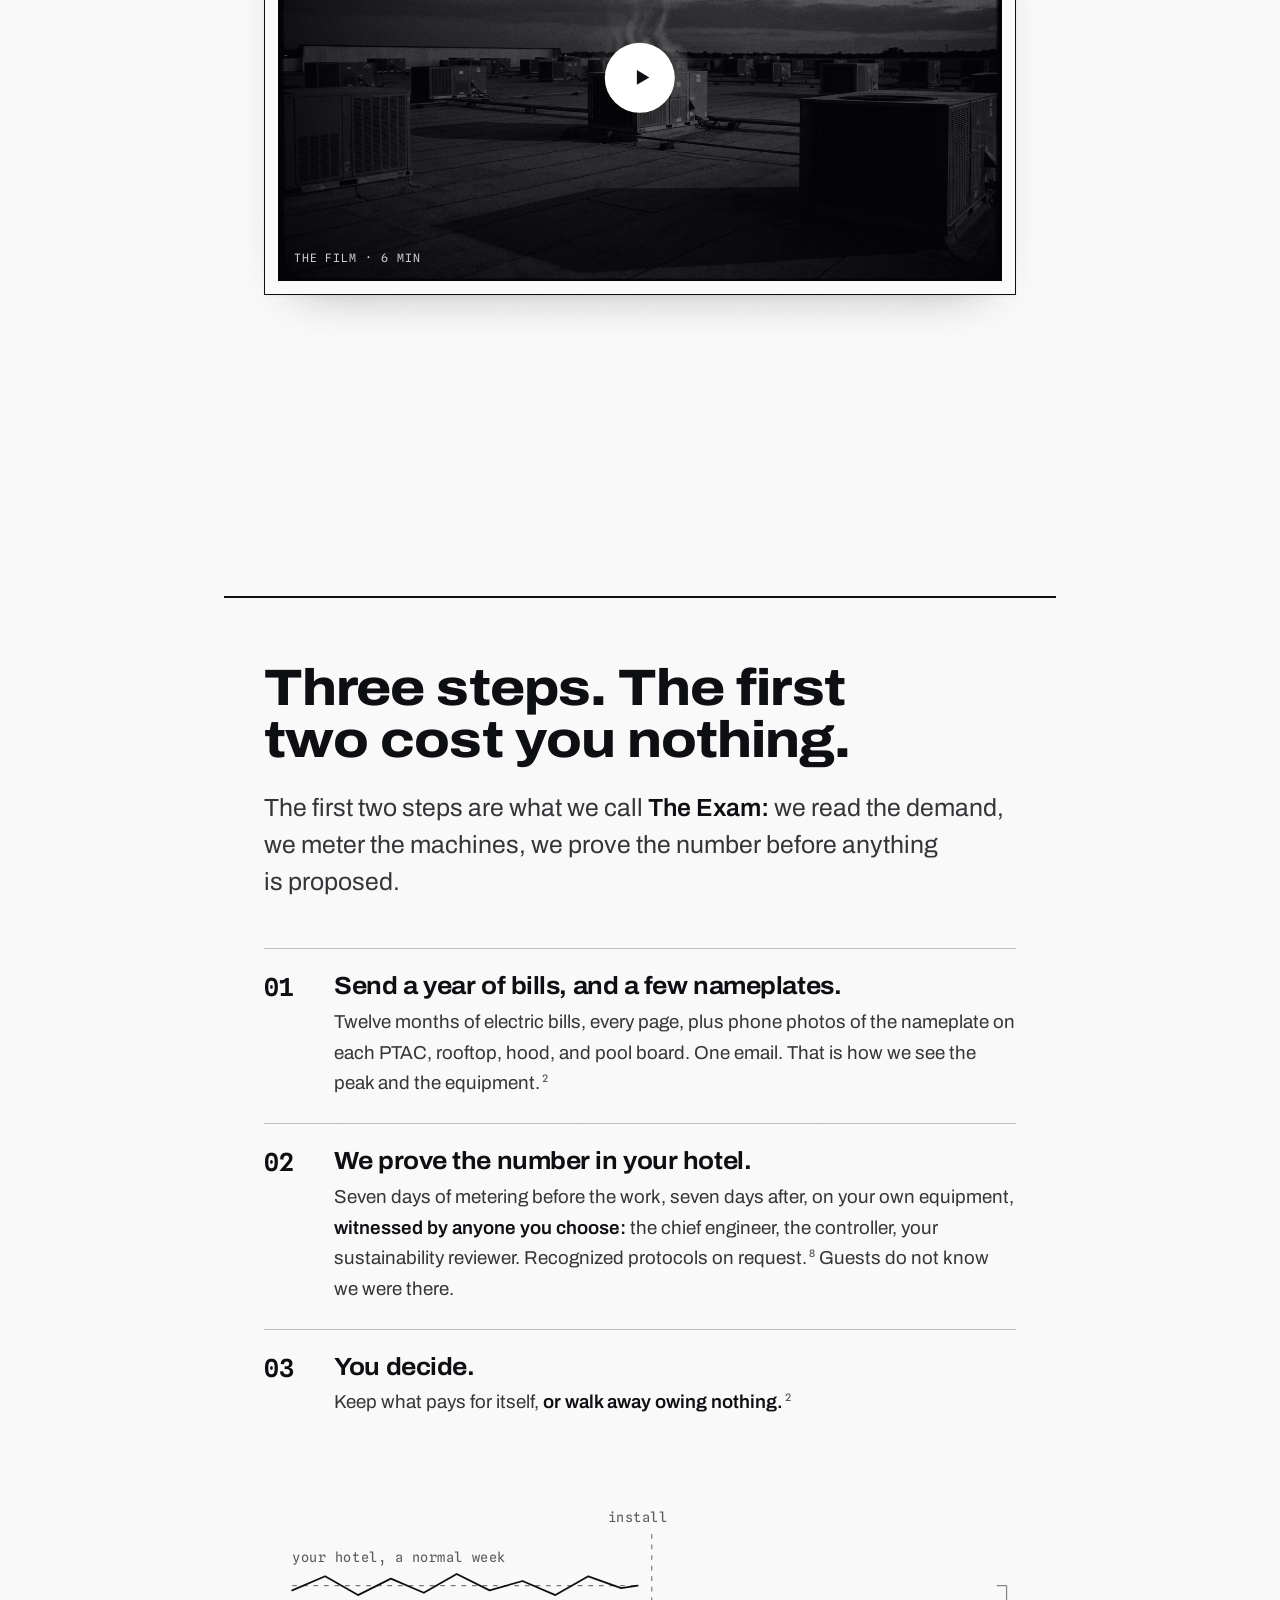
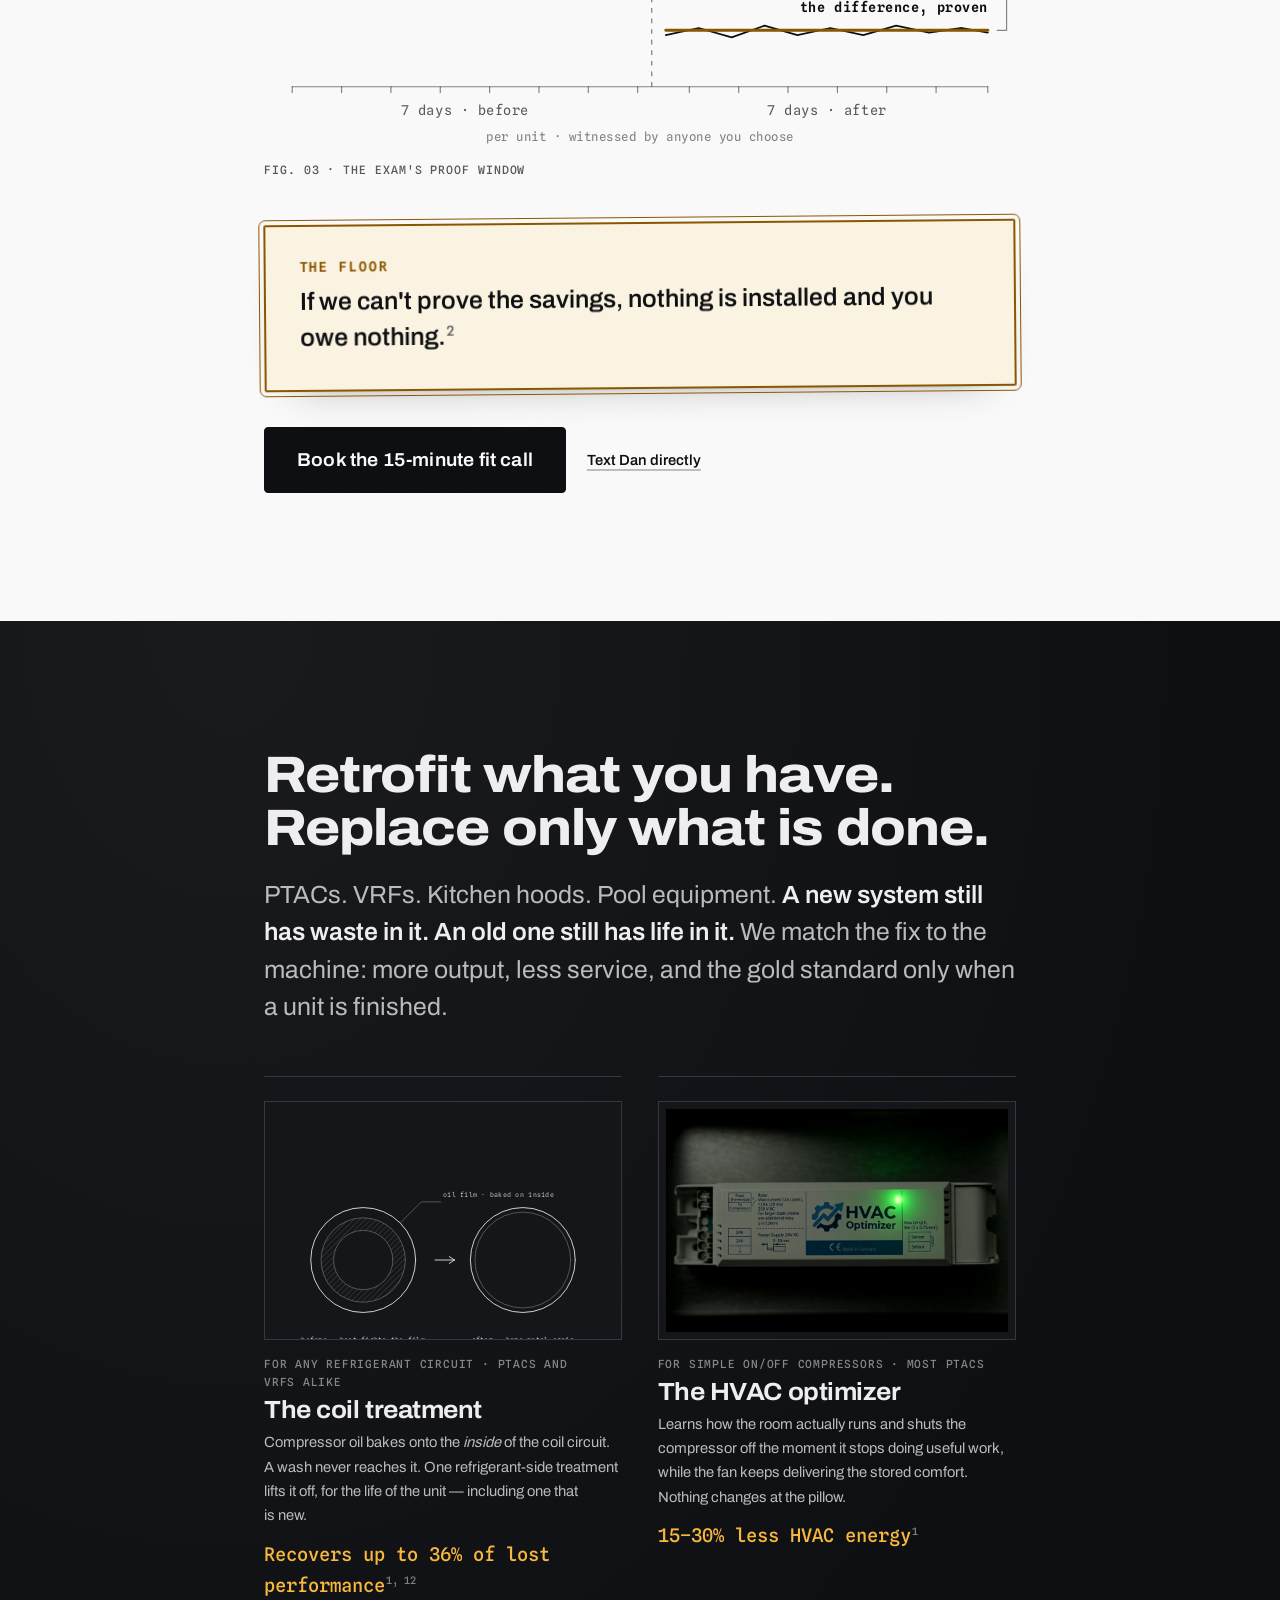
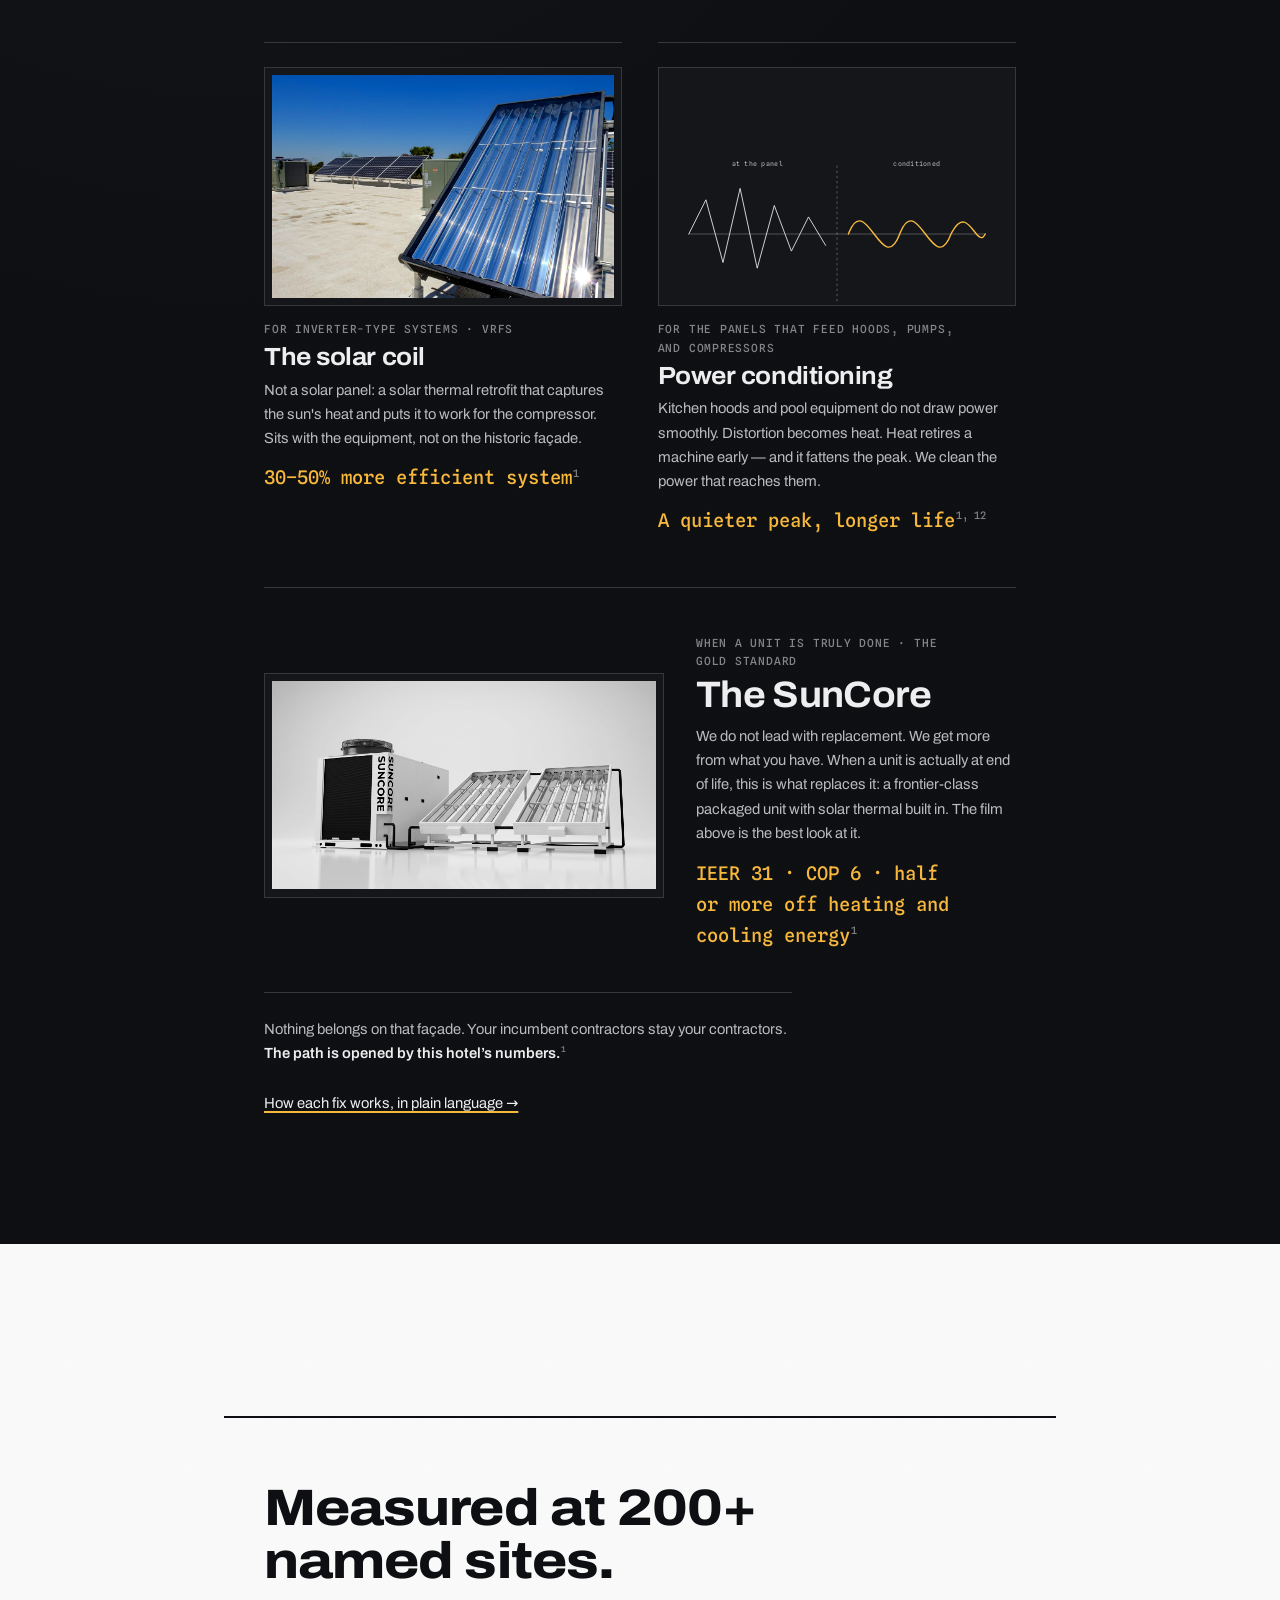
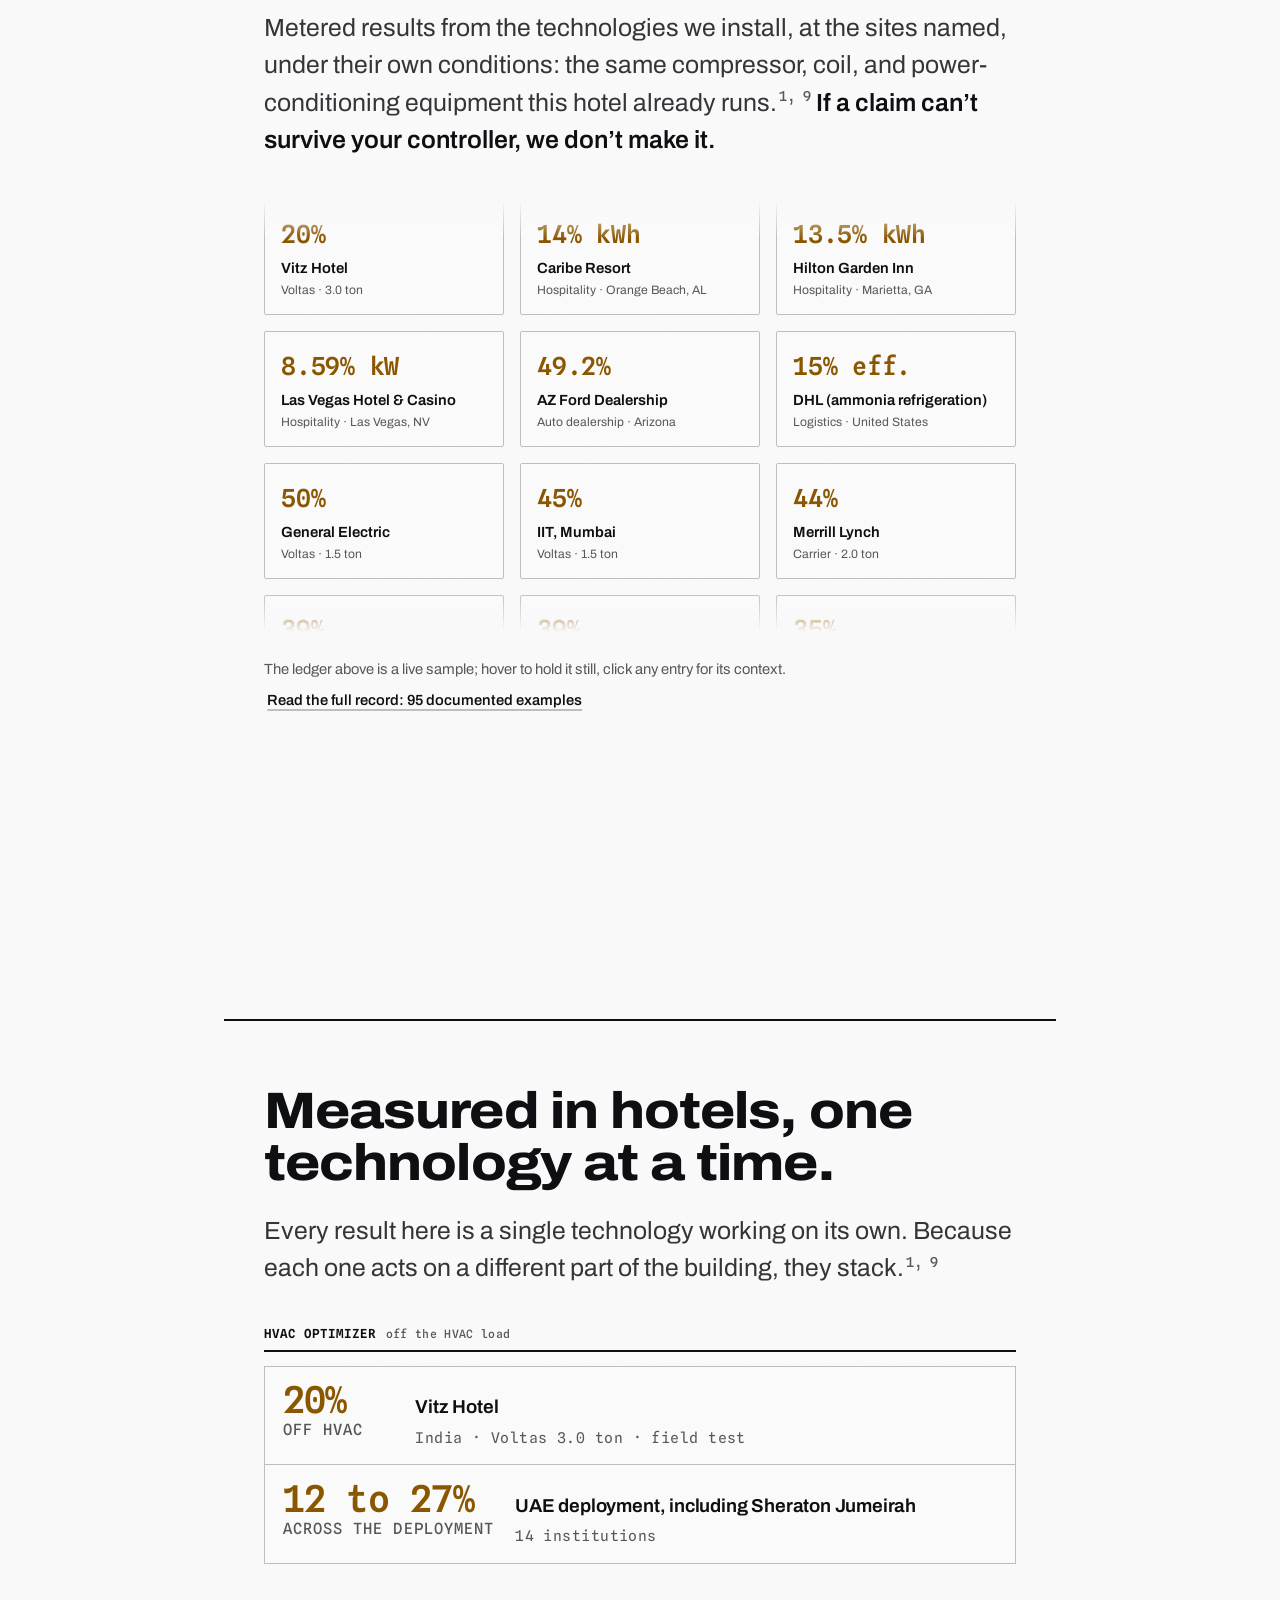
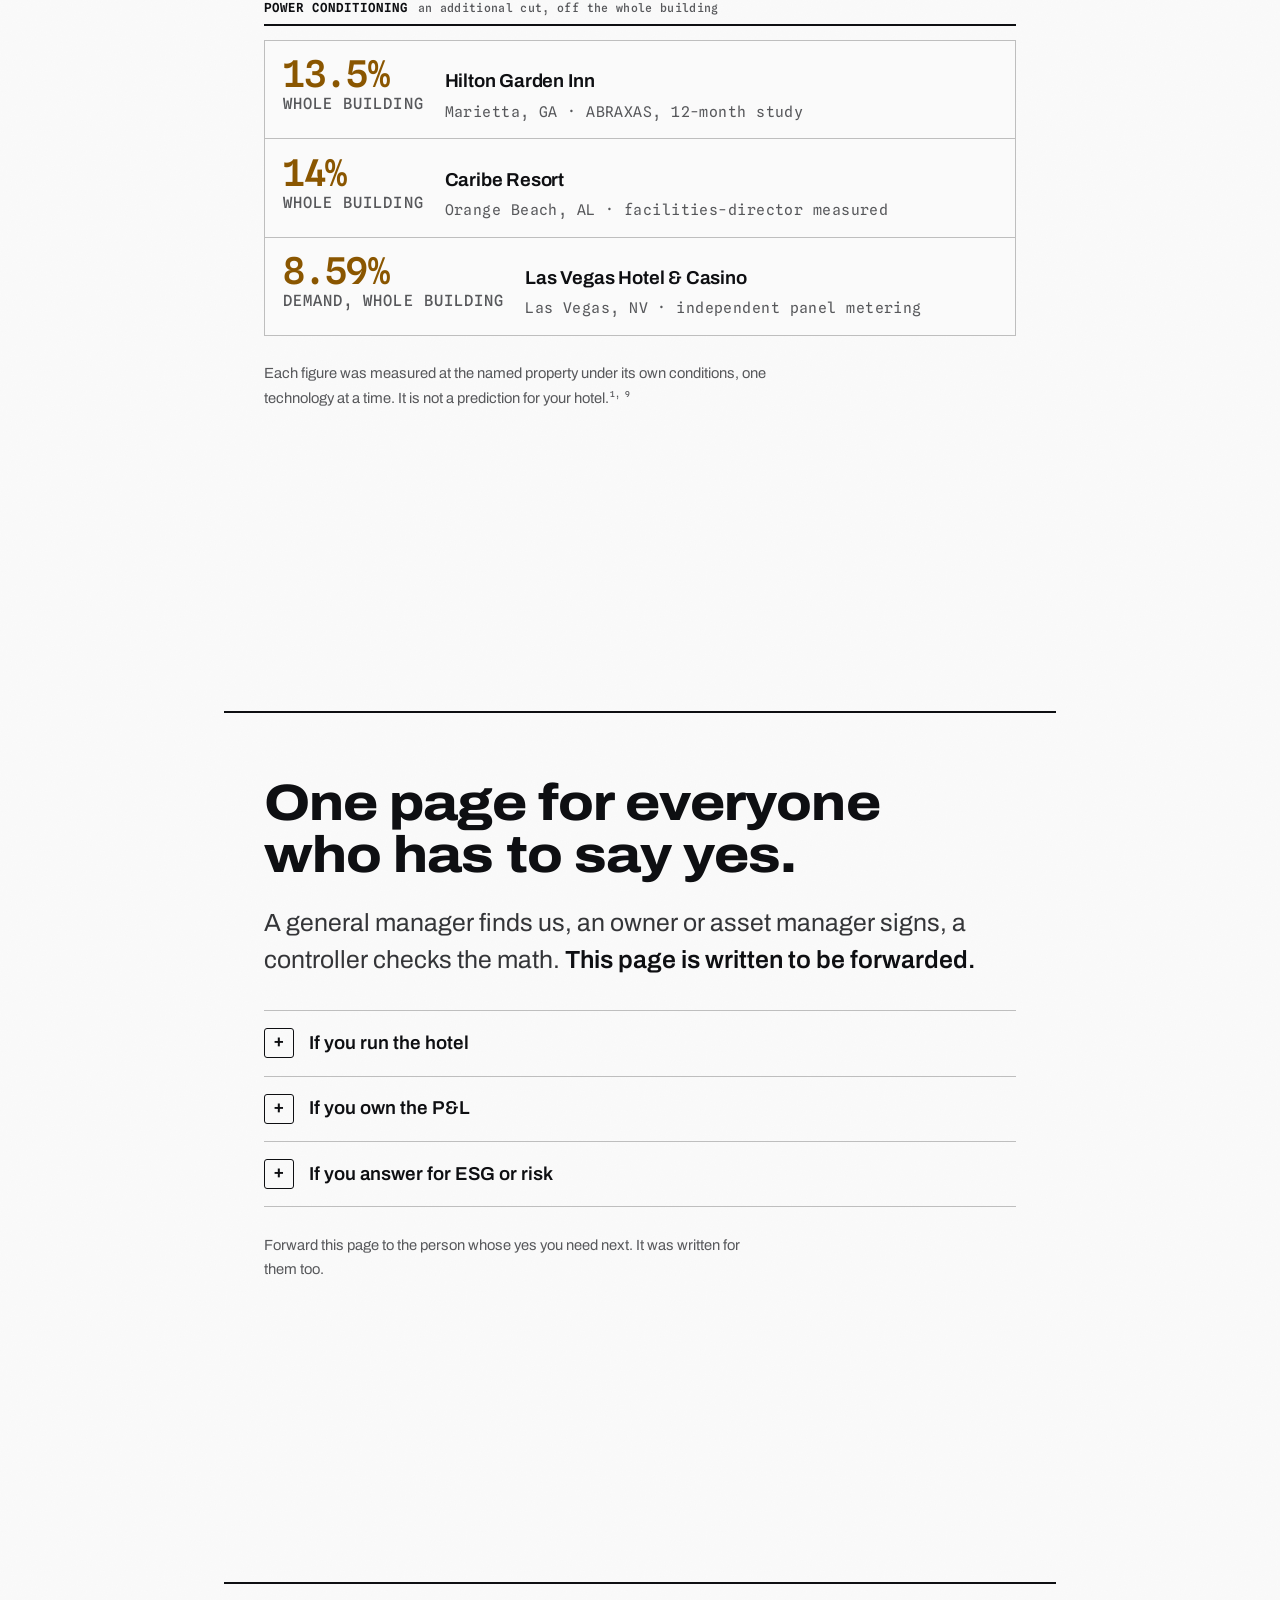
==== commit 9cd665a6: "Hero lede: HVAC waste that never cools a room. No gate." ====
--- a/index.html
+++ b/index.html
@@ -4,7 +4,7 @@
 <meta charset="UTF-8">
 <meta name="viewport" content="width=device-width, initial-scale=1.0">
 <title>Energy Plus: cut hotel peak demand and HVAC waste</title>
-<meta name="description" content="About 30% of a hotel bill is peak demand. Then the HVAC waste. We take both off. Retrofit what you have. Replace only what is done.">
+<meta name="description" content="About 30% of a hotel bill is peak demand. Much of that comes from HVAC energy waste that never cools a room. We reduce or eliminate both.">
 <meta property="og:title" content="Energy Plus: cut hotel peak demand and HVAC waste">
 <meta property="og:description" content="Peak demand is extra pressure on every bill. HVAC waste is the rest. We take both off.">
 <meta property="og:type" content="website">
@@ -42,7 +42,7 @@
     <div class="wrap hero__in hero__grid">
       <div class="hero__copy">
         <h1 id="hero-h">Cut the peak. Cut the waste.</h1>
-        <p class="hero__lede">About 30% of a hotel bill is peak demand.<sup class="fn"><a href="#notes" aria-label="See note 15">15</a></sup> Then the HVAC waste. We take both off.</p>
+        <p class="hero__lede">About 30% of a hotel bill is peak demand.<sup class="fn"><a href="#notes" aria-label="See note 15">15</a></sup> Much of that comes from HVAC energy waste that never cools a room. We reduce or eliminate both.</p>
         <div class="cta" data-cta>
           <button type="button" class="btn btn--lg" data-book>Book the 15-minute fit call</button>
           <button type="button" class="textlink js-sms-toggle" aria-expanded="false">Text Dan directly</button>
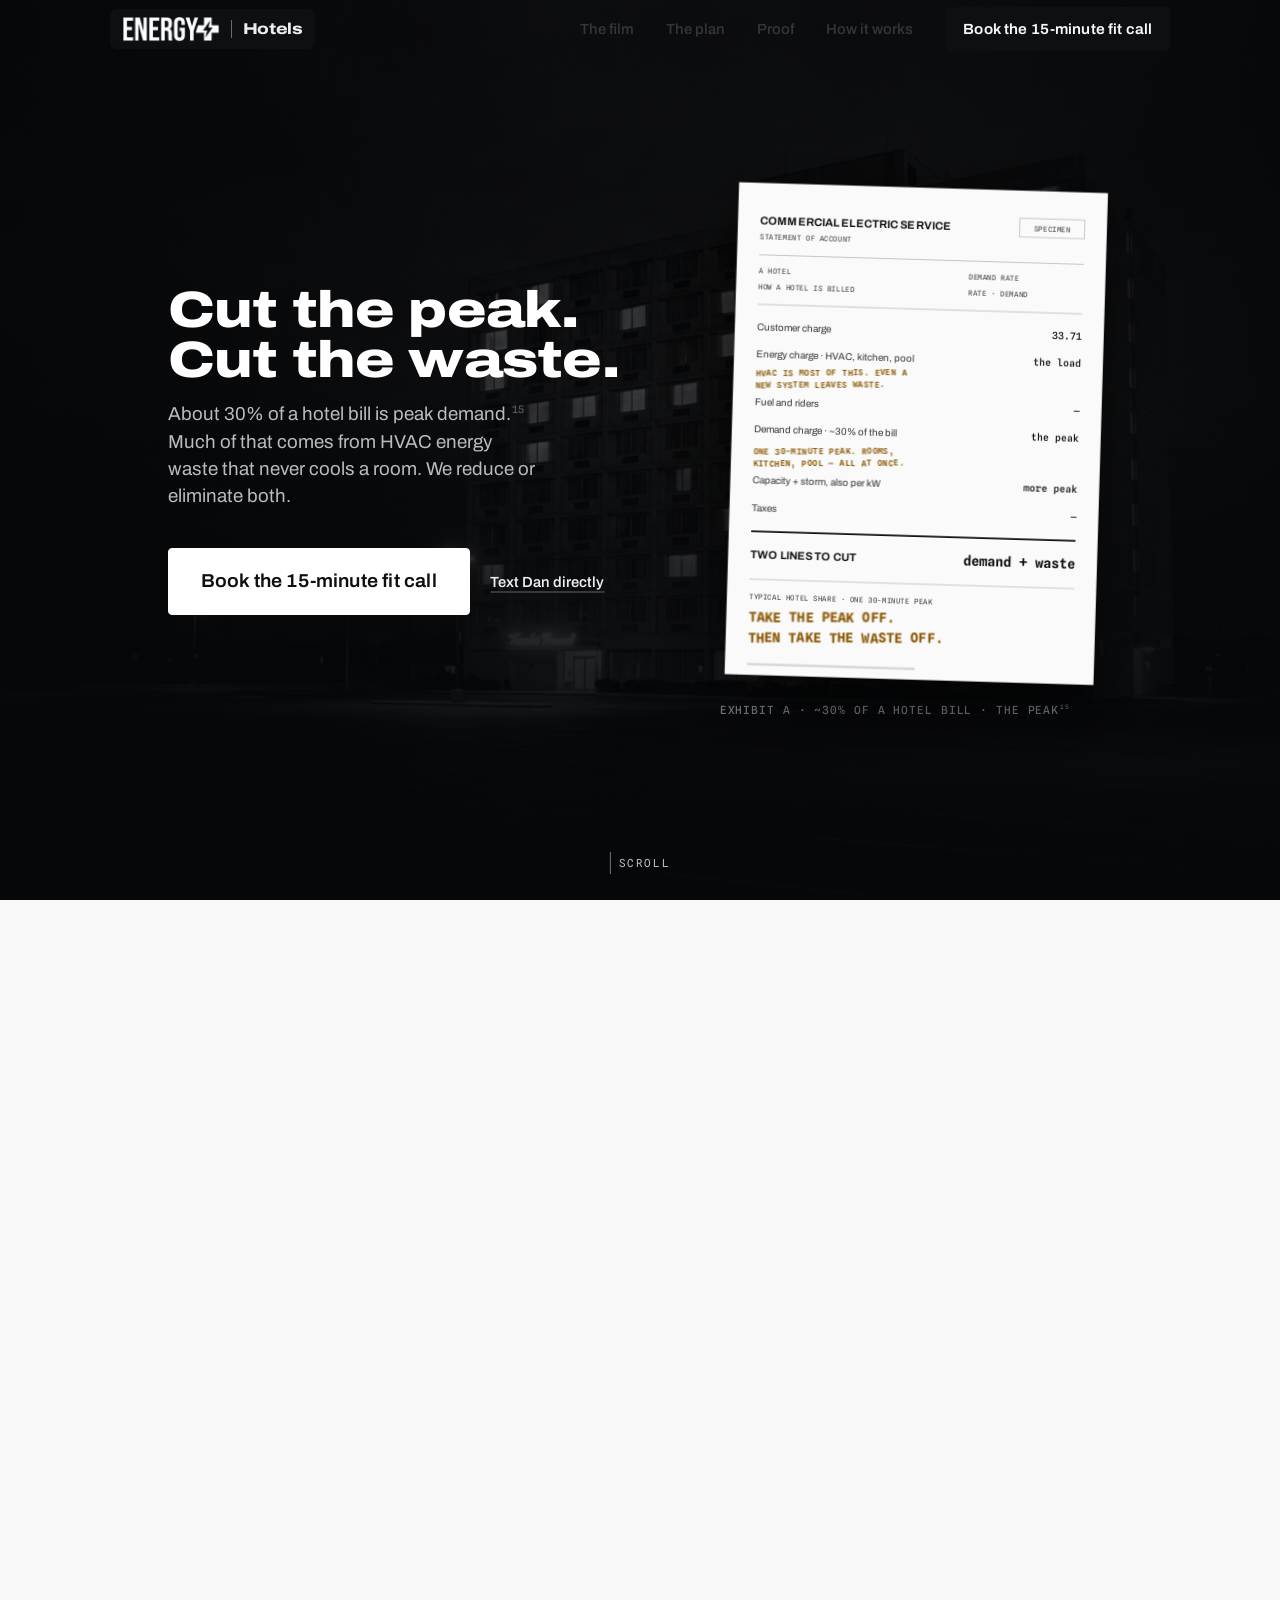
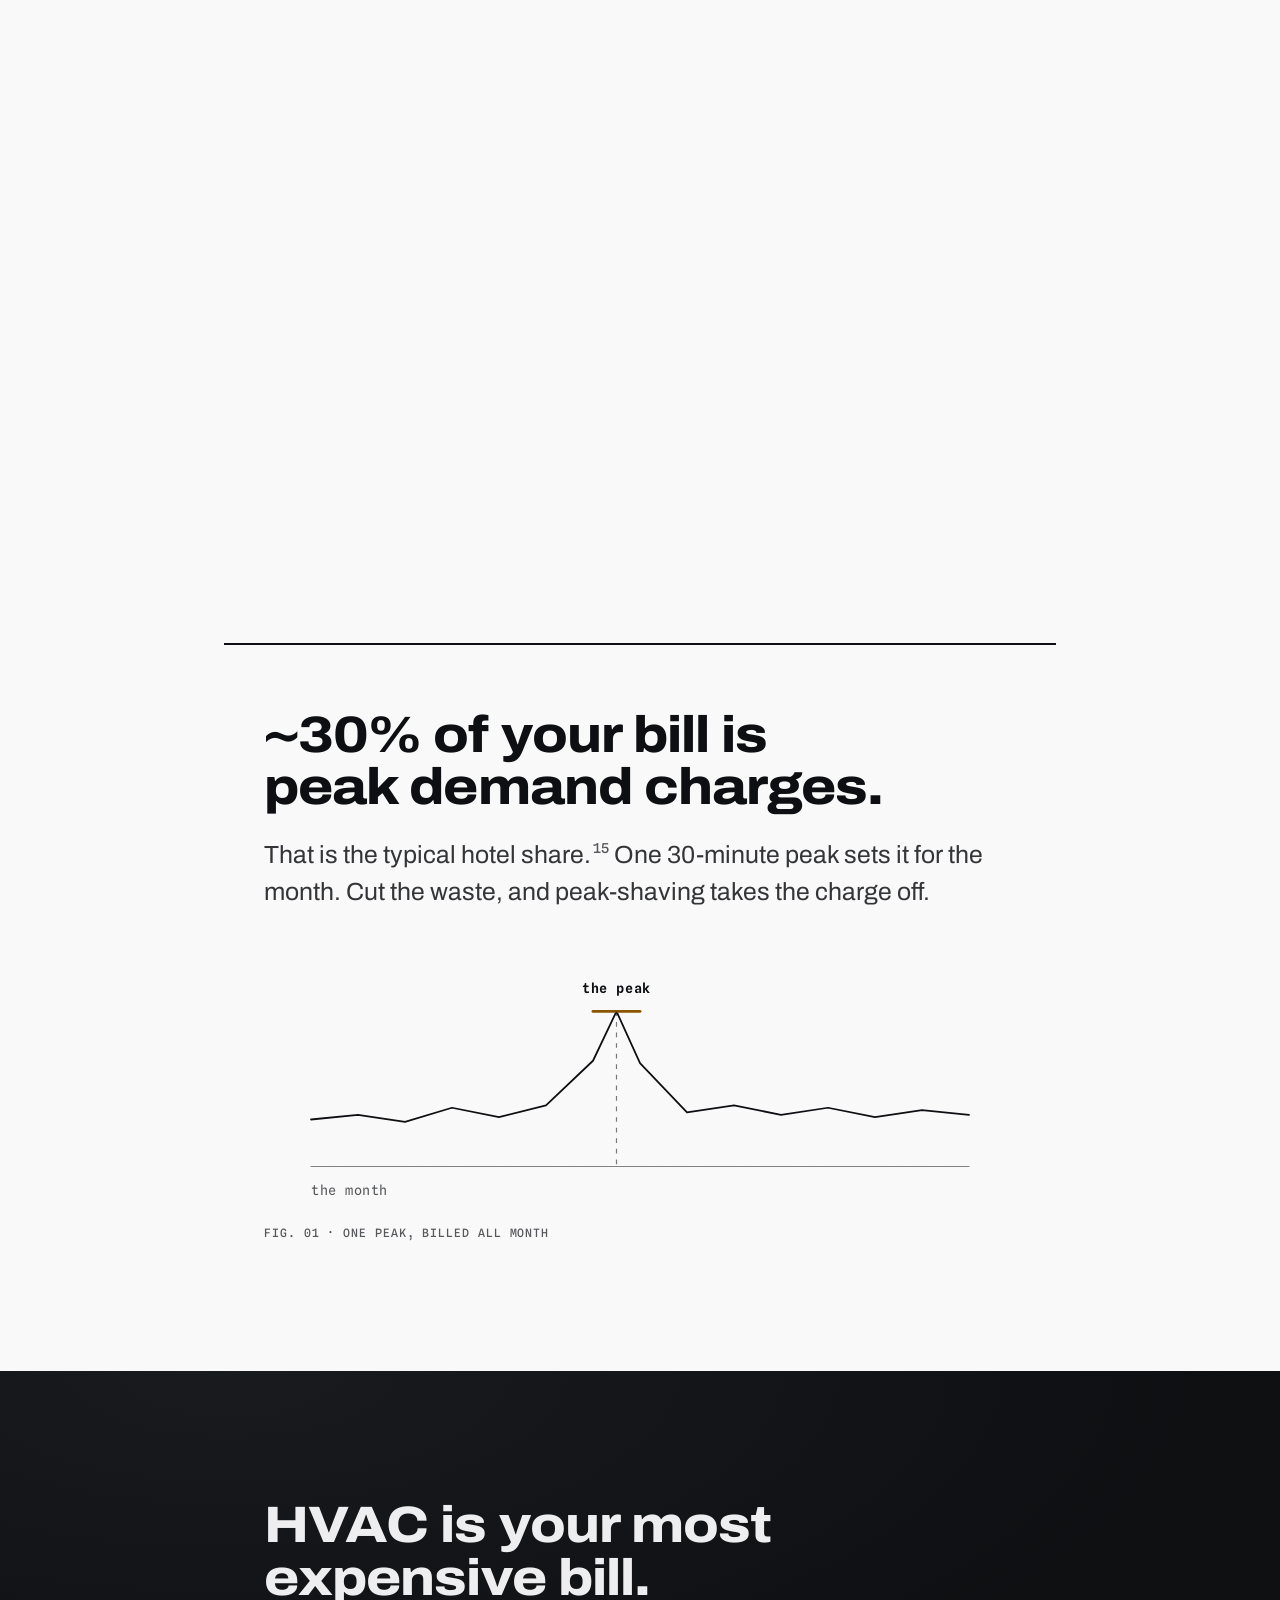
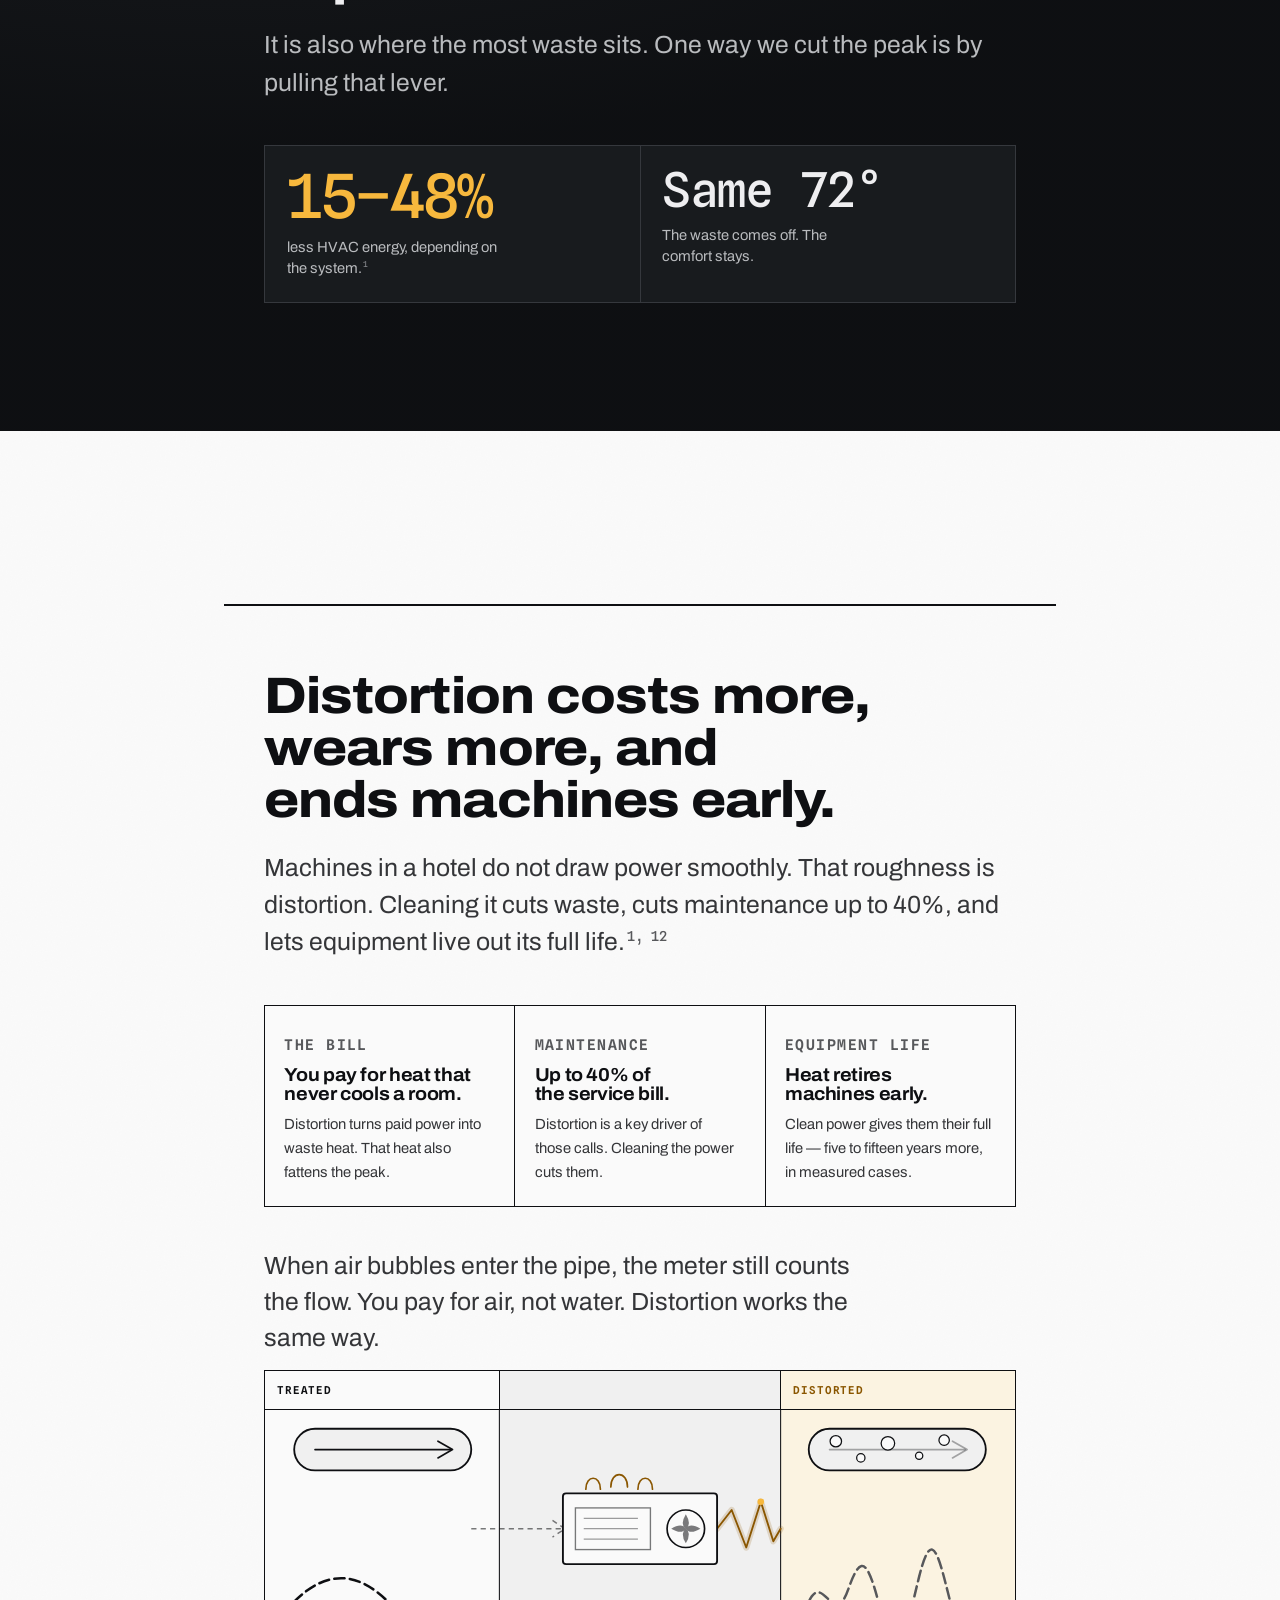
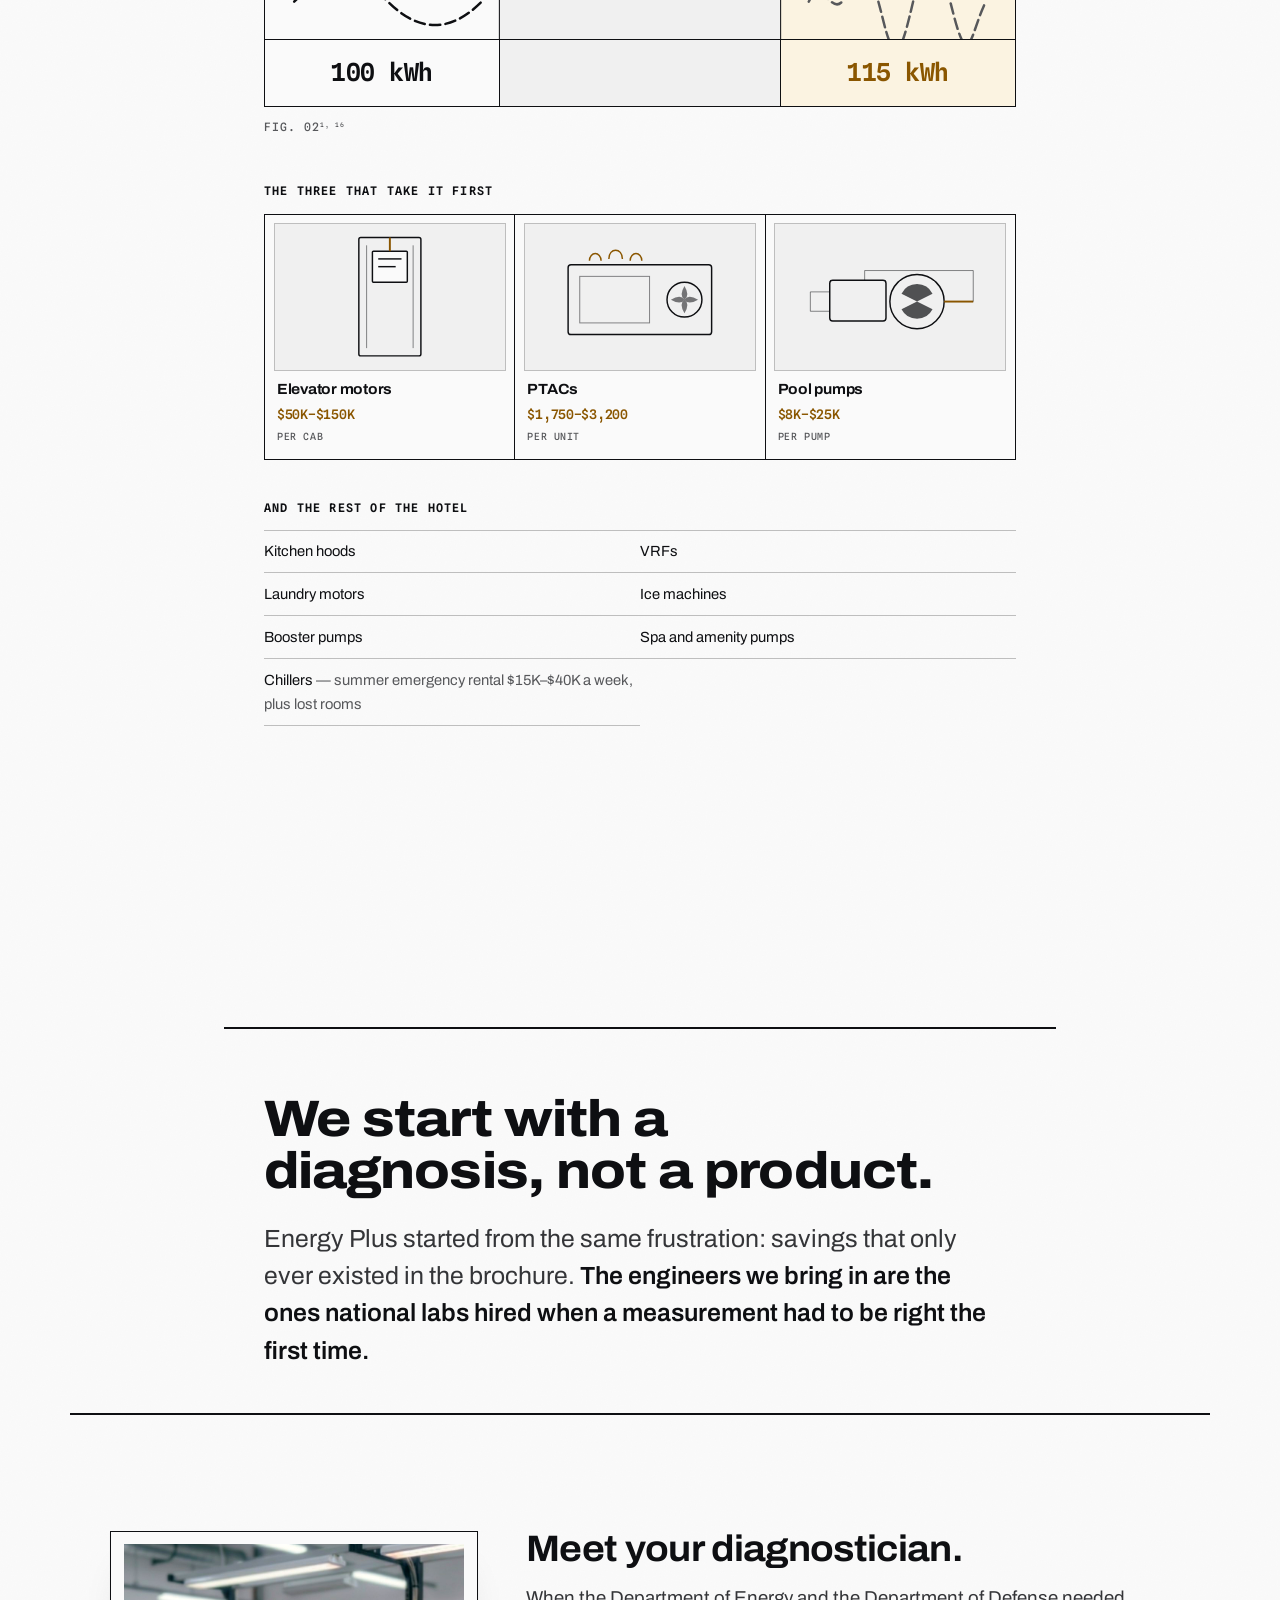
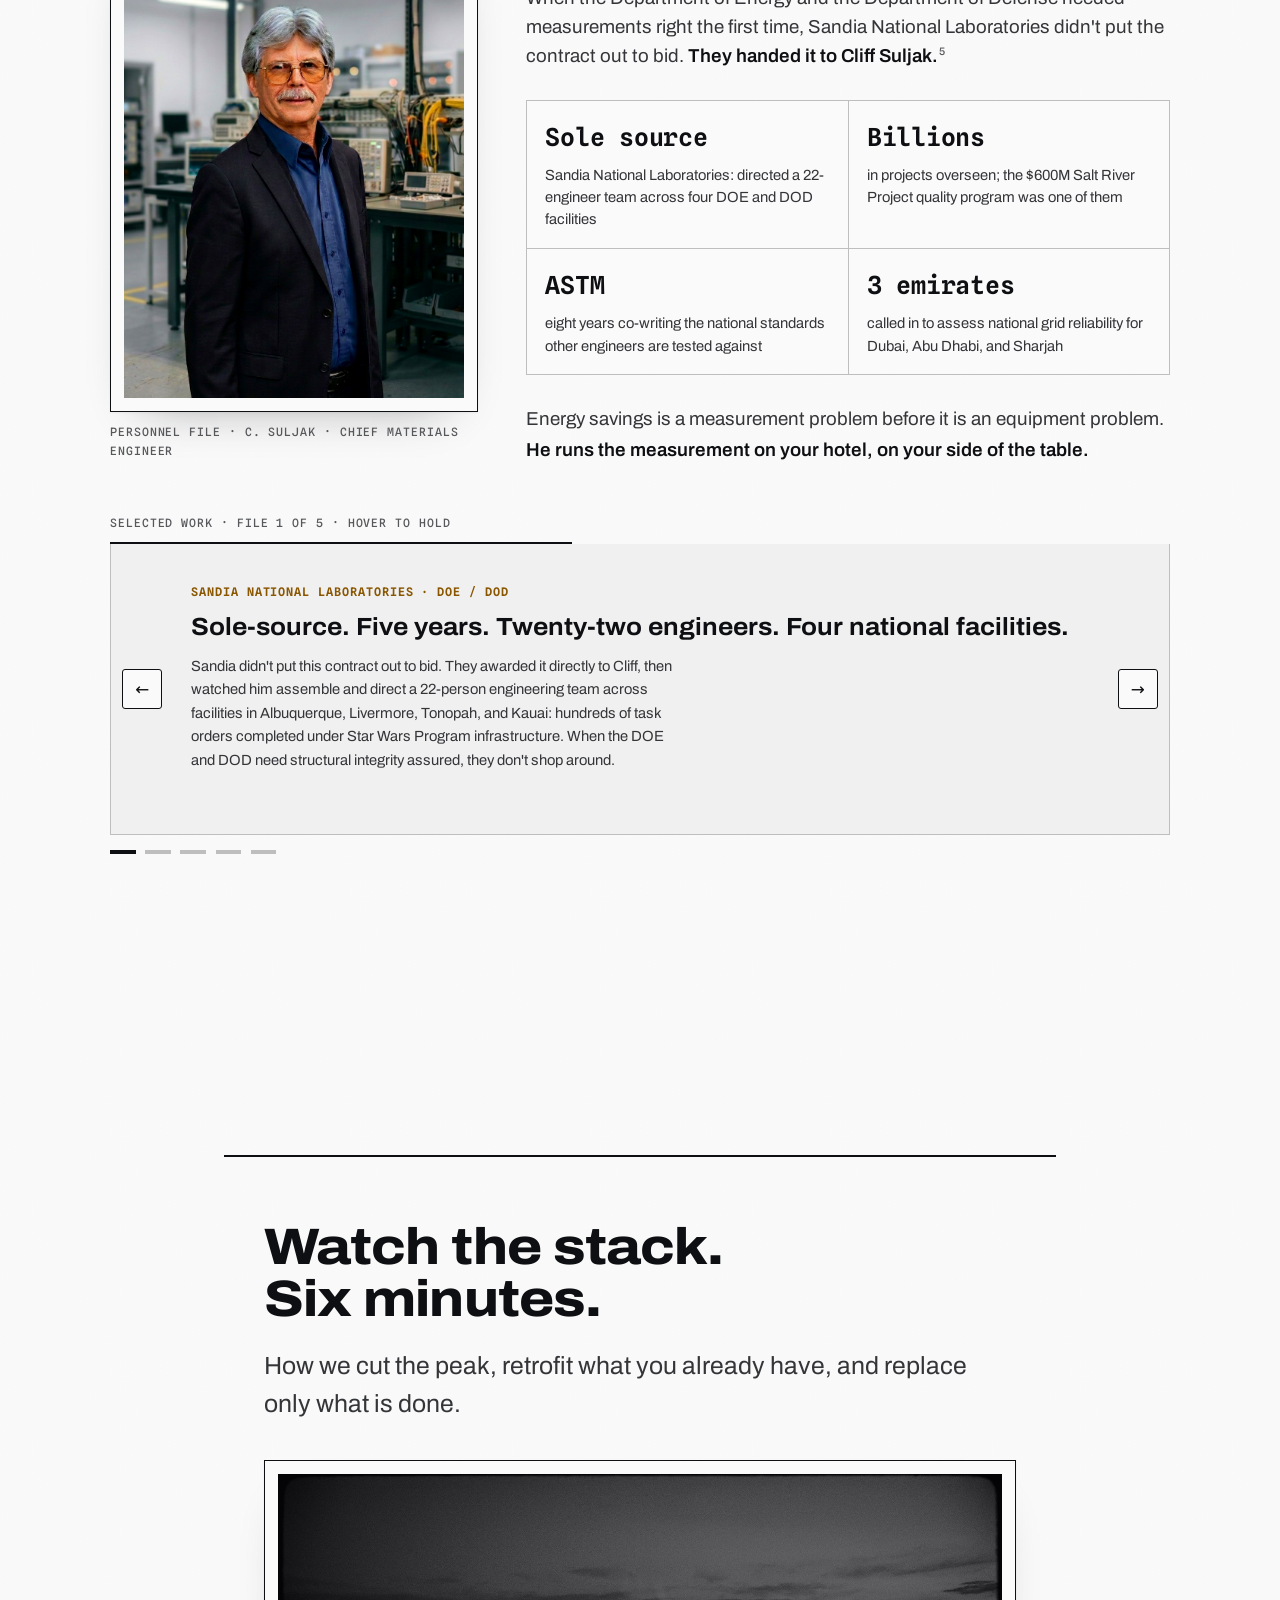
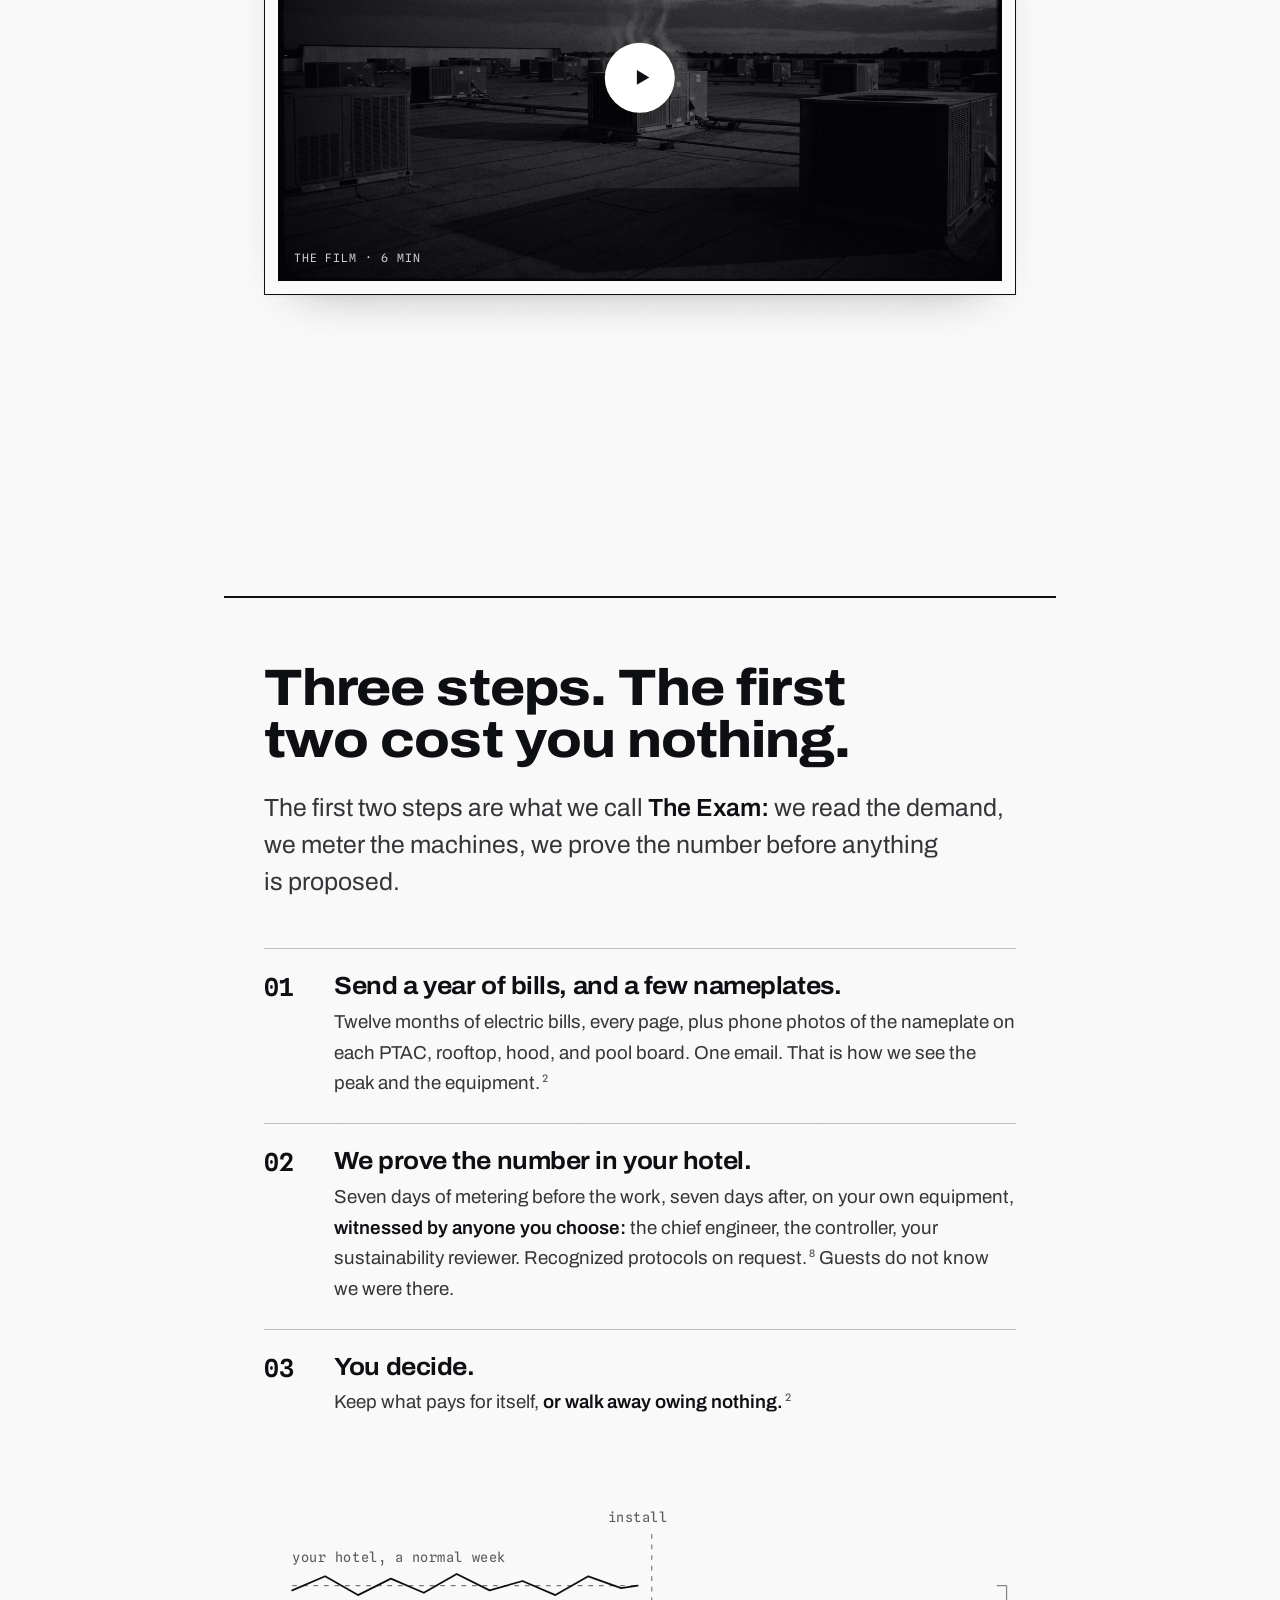
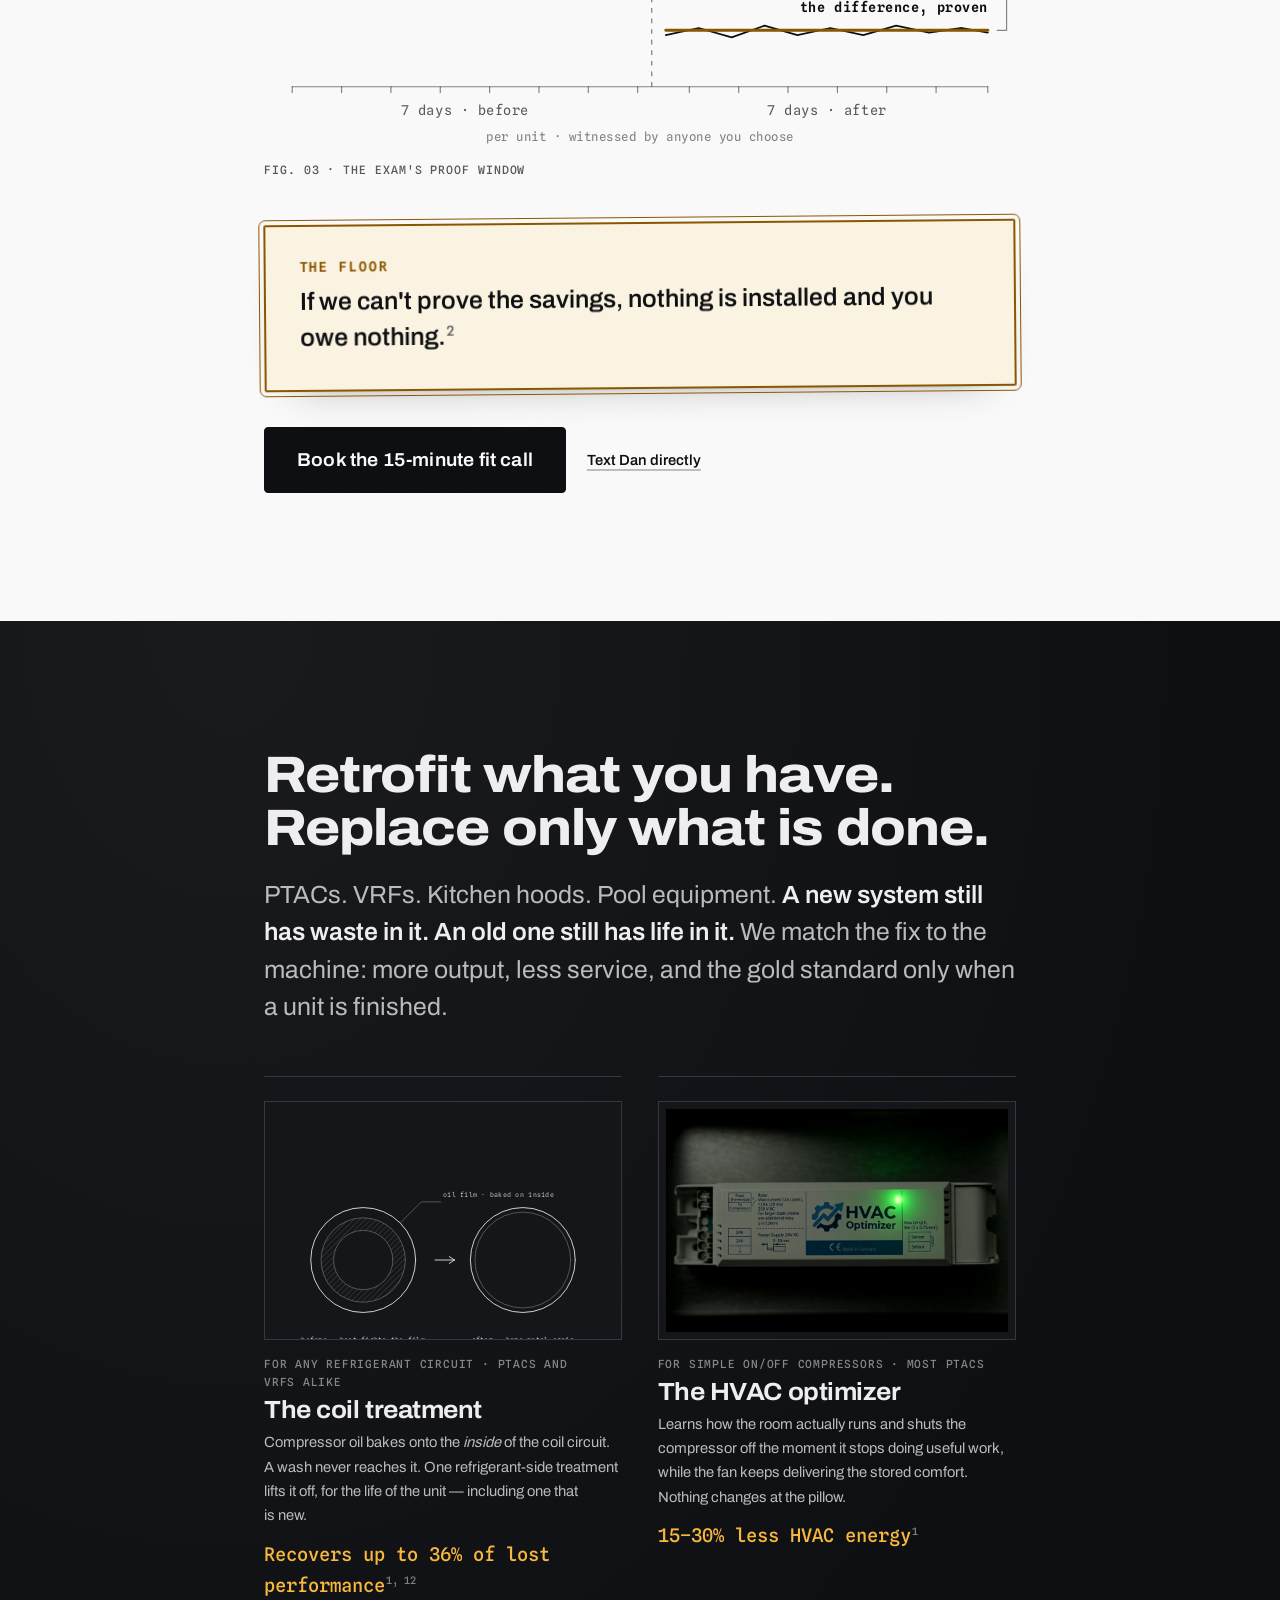
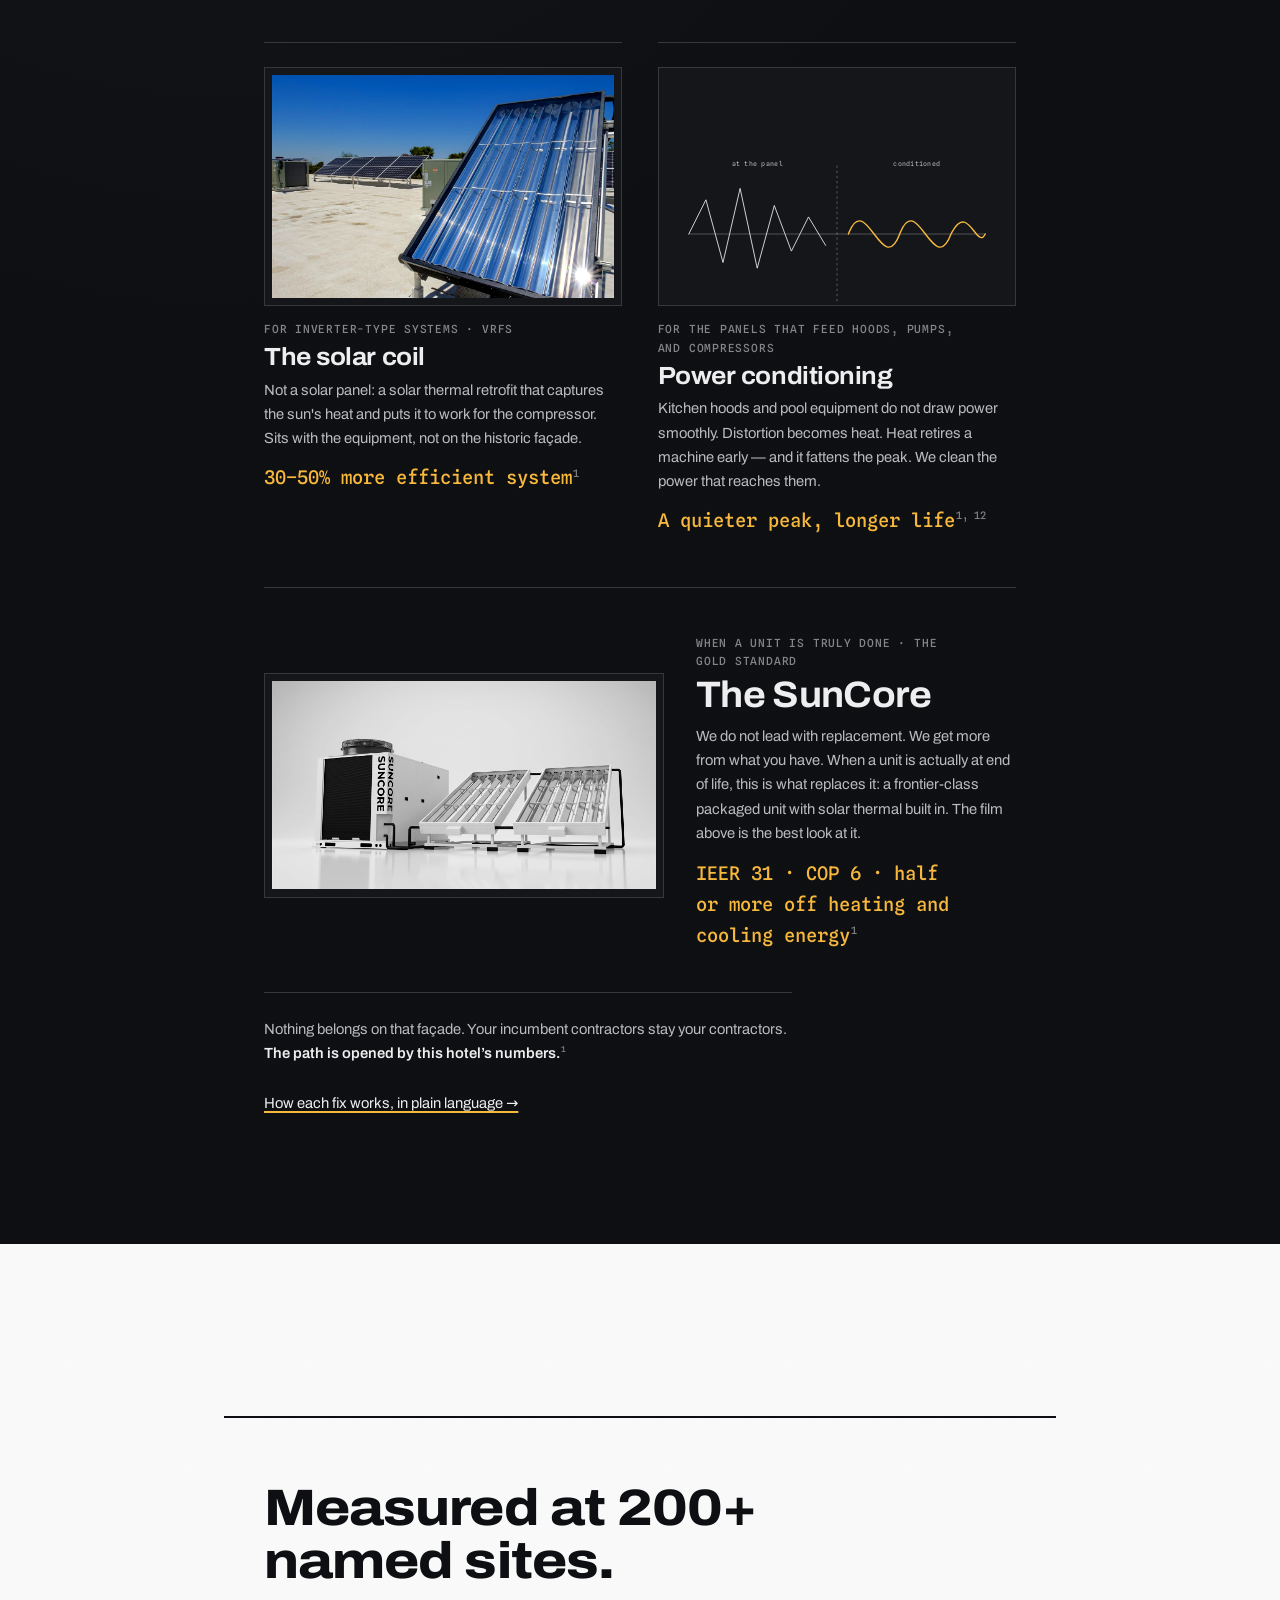
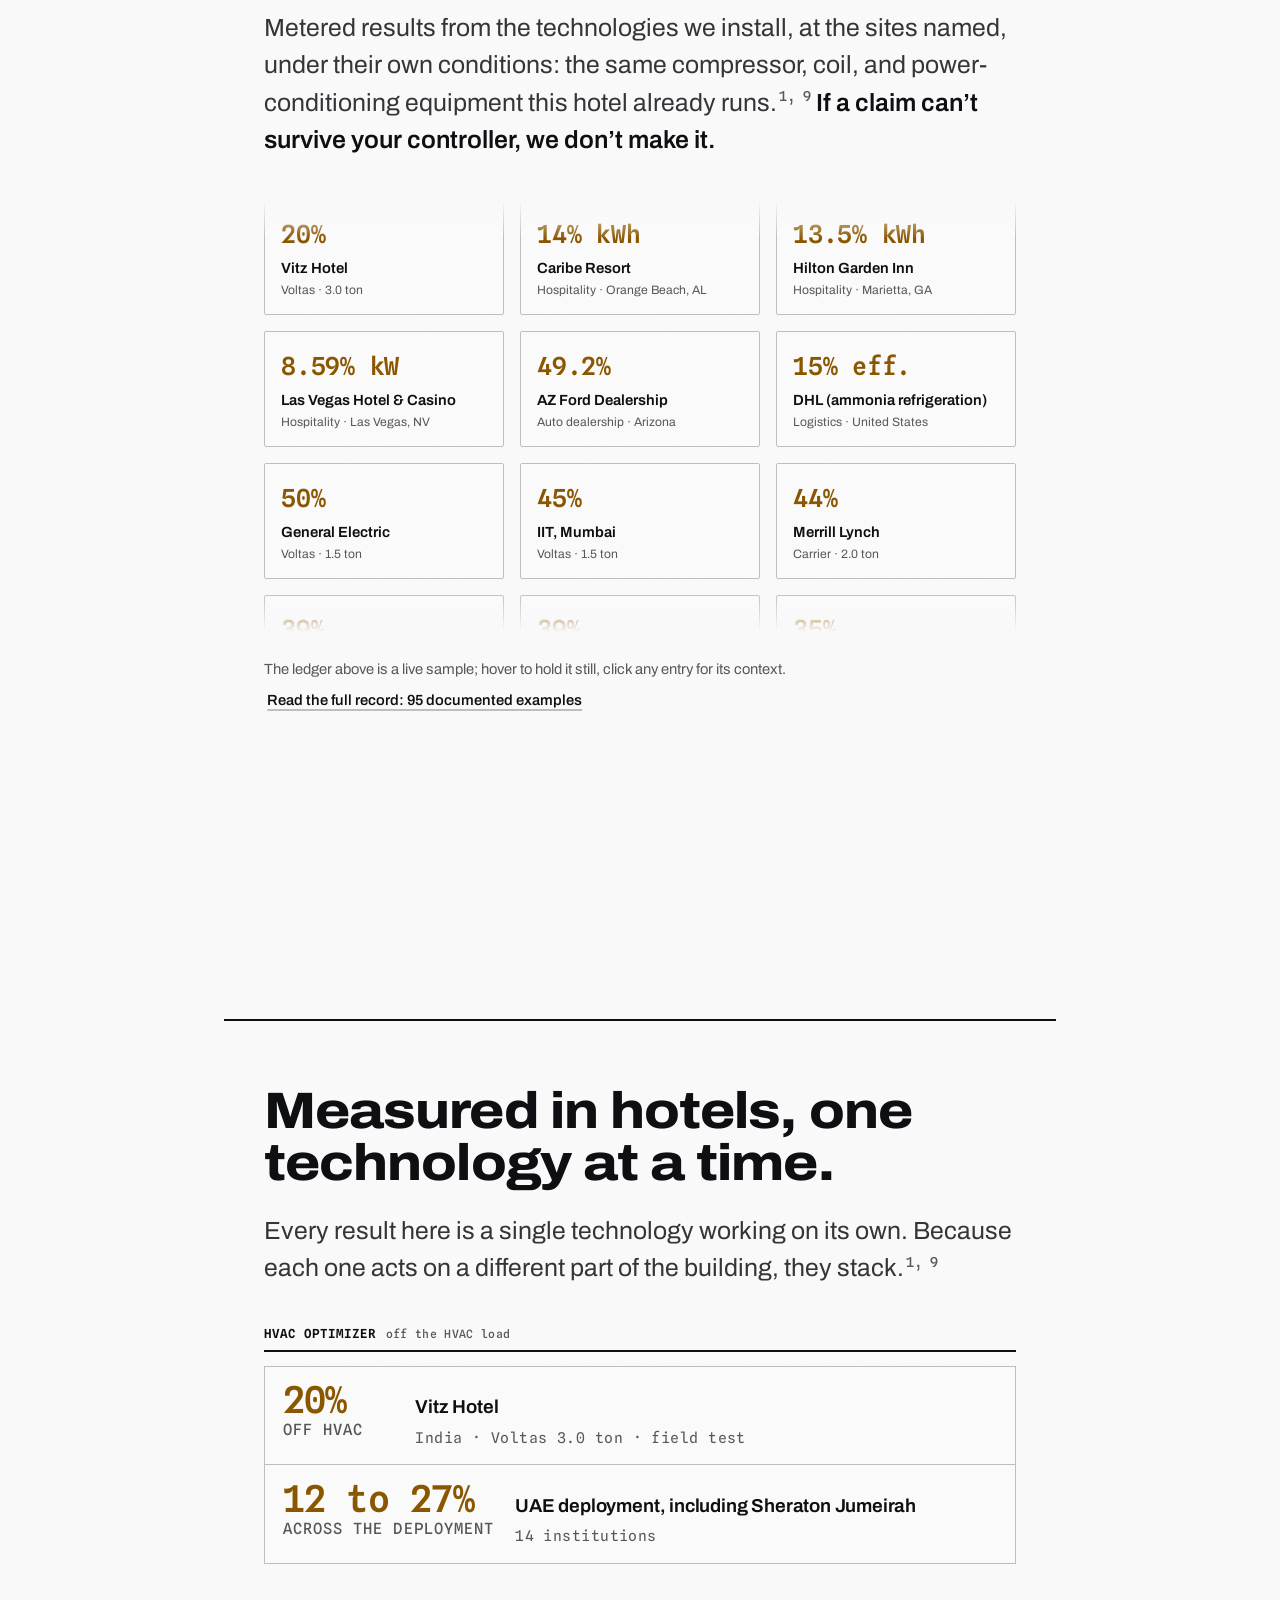
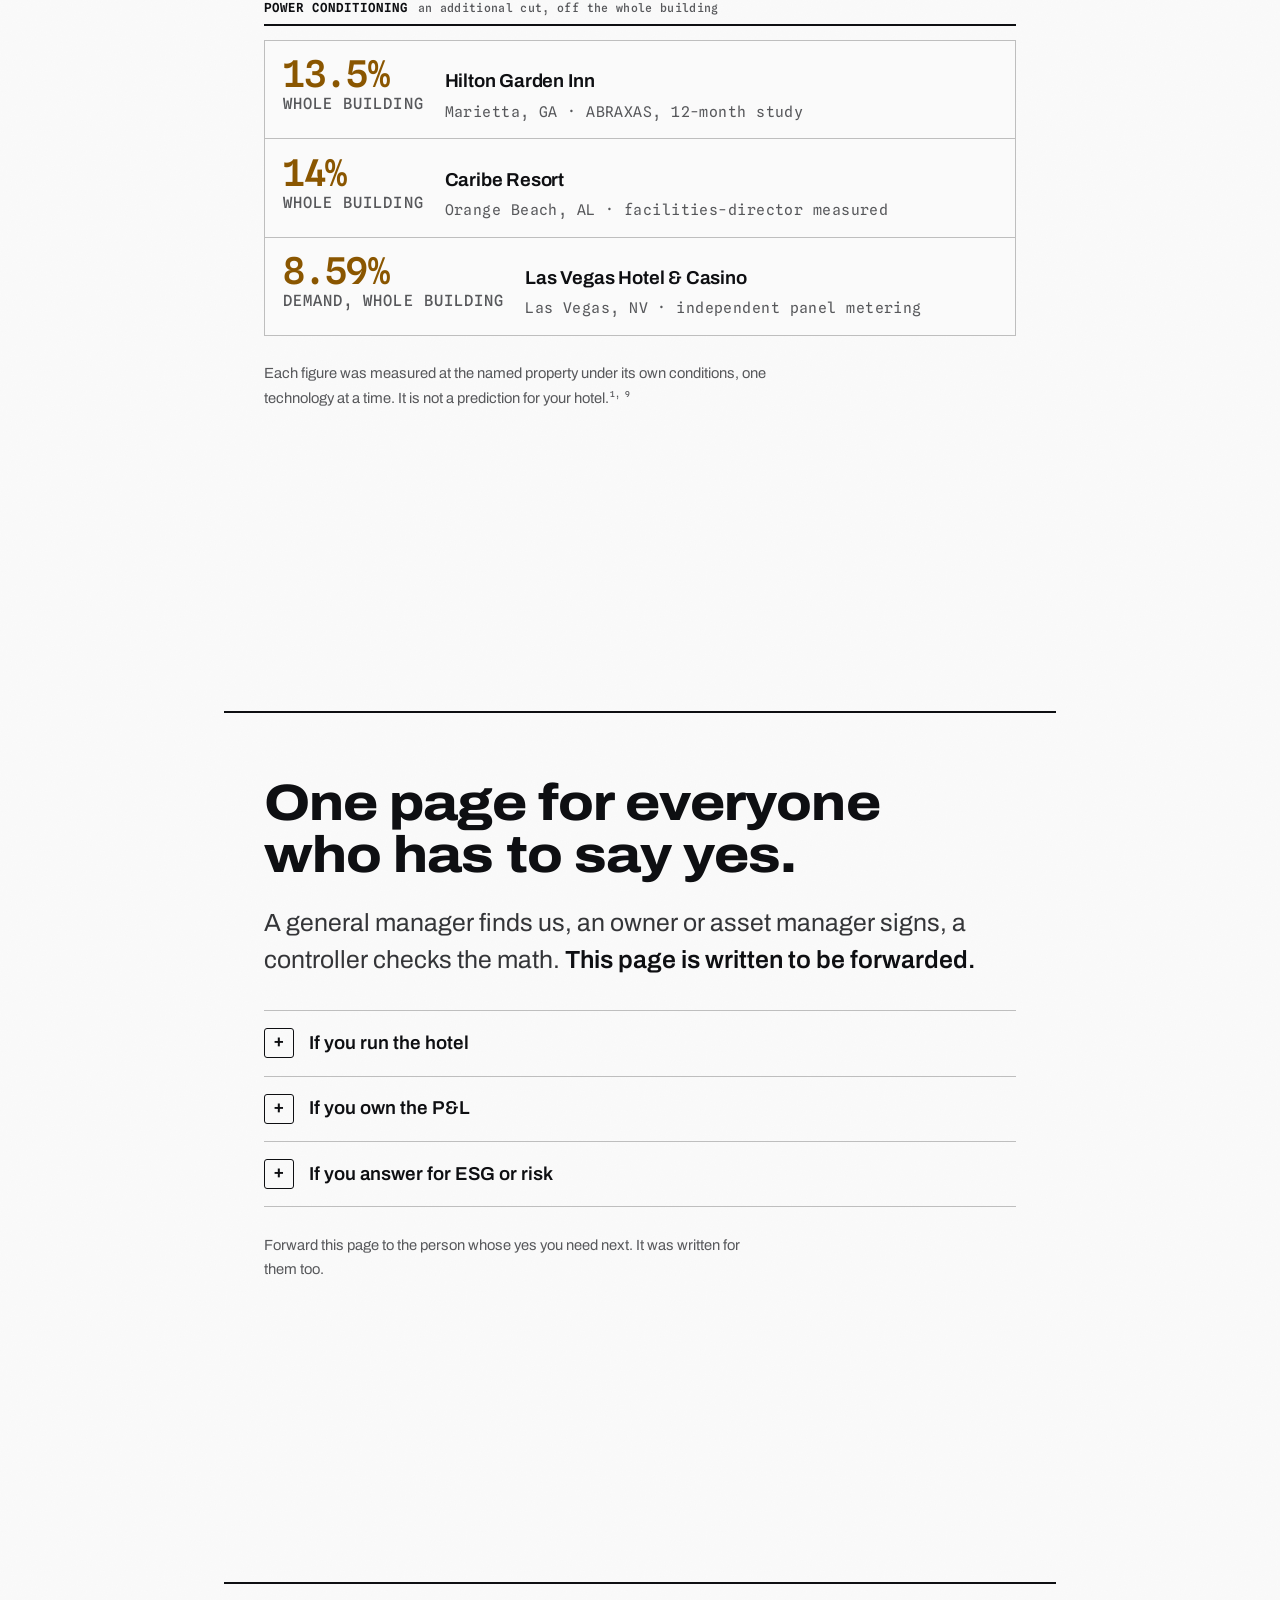
==== commit 9840e9e9: "Align team names on desktop with a shared photo/name grid" ====
--- a/index.html
+++ b/index.html
@@ -648,9 +648,25 @@
       <div class="team-block">
         <h3 class="team-block__h">Meet the people behind the numbers</h3>
         <div class="team">
-          <div class="person"><img src="assets/img/daniel.jpeg" alt="Daniel Gutierrez" loading="lazy"><div><h3>Daniel Gutierrez</h3><p class="person__role">CEO + Founder, Energy Plus</p><p>19 years connecting people, capital, and opportunity across 14+ industries. Former director of FDA-registered clinical trials. Works fee-for-performance.</p><p class="person__direct">Direct: <a href="mailto:dan@yourenergyplus.com">dan@yourenergyplus.com</a><br><a href="tel:+18647770688">(864) 777-0688</a></p></div></div>
-          <div class="person"><img src="assets/img/cliff.jpeg" alt="Cliff Suljak" loading="lazy"><div><h3>Cliff Suljak</h3><p class="person__role">Chief Materials Engineer</p><p>The diagnostician. Sole-source to Sandia National Laboratories. He runs the measurement on your hotel, on your side of the table.</p></div></div>
-          <div class="person"><img src="assets/img/ronson.jpeg" alt="Ronson Provido" loading="lazy"><div><h3>Ronson Provido</h3><p class="person__role">Principal Engineering Advisor</p><p>20+ years in electrical engineering across design, commissioning, and project management, including LAX. Licensed PE, Title 24 and LEED qualified.</p></div></div>
+          <div class="person">
+            <div class="person__photo"><img src="assets/img/daniel.jpeg" alt="Daniel Gutierrez" loading="lazy"></div>
+            <h3>Daniel Gutierrez</h3>
+            <p class="person__role">CEO + Founder, Energy Plus</p>
+            <p>19 years connecting people, capital, and opportunity across 14+ industries. Former director of FDA-registered clinical trials. Works fee-for-performance.</p>
+            <p class="person__direct">Direct: <a href="mailto:dan@yourenergyplus.com">dan@yourenergyplus.com</a><br><a href="tel:+18647770688">(864) 777-0688</a></p>
+          </div>
+          <div class="person">
+            <div class="person__photo"><img src="assets/img/cliff.jpeg" alt="Cliff Suljak" loading="lazy"></div>
+            <h3>Cliff Suljak</h3>
+            <p class="person__role">Chief Materials Engineer</p>
+            <p>The diagnostician. Sole-source to Sandia National Laboratories. He runs the measurement on your hotel, on your side of the table.</p>
+          </div>
+          <div class="person">
+            <div class="person__photo"><img src="assets/img/ronson.jpeg" alt="Ronson Provido" loading="lazy"></div>
+            <h3>Ronson Provido</h3>
+            <p class="person__role">Principal Engineering Advisor</p>
+            <p>20+ years in electrical engineering across design, commissioning, and project management, including LAX. Licensed PE, Title 24 and LEED qualified.</p>
+          </div>
         </div>
       </div>
     </div>
--- a/assets/site.css
+++ b/assets/site.css
@@ -1204,23 +1204,50 @@
   display: grid;
   gap: clamp(1.8rem, 3.5vw, 2.4rem);
 }
-@media (min-width: 860px) {
-  .team-block .team { grid-template-columns: repeat(3, 1fr); }
-}
 .team-block .person {
-  grid-template-columns: 1fr;
-  gap: 1rem;
-}
+  display: flex;
+  flex-direction: column;
+  grid-template-columns: none;
+  gap: 0;
+  align-items: stretch;
+}
+.team-block .person__photo {
+  aspect-ratio: 3 / 4;
+  overflow: hidden;
+  border-radius: 3px;
+  margin-bottom: 0.9rem;
+  background: oklch(0.22 0.008 260);
+}
+.team-block .person__photo img,
 .team-block .person img {
   width: 100%;
-  height: auto;
-  aspect-ratio: 3 / 4;
+  height: 100%;
+  aspect-ratio: auto;
   object-fit: cover;
-  object-position: 50% 16%;
+  object-position: 50% 14%;
   filter: grayscale(1);
 }
-.team-block .person h3 { font-size: var(--step-1); }
-.team-block .person p { font-size: var(--step--1); color: var(--panel-body); }
-.team-block .person__direct { margin-top: 0.65rem; }
+.team-block .person:hover img { filter: grayscale(0); }
+.team-block .person h3 {
+  font-size: var(--step-1);
+  line-height: 1.15;
+  margin: 0;
+}
+.team-block .person__role { margin: 0.28rem 0 0.55rem; }
+.team-block .person p { font-size: var(--step--1); color: var(--panel-body); margin: 0; }
+.team-block .person__direct { margin-top: 0.7rem; }
 .team-block a { color: var(--amber); text-decoration-color: oklch(0.82 0.15 80 / 0.55); }
 .team-block a:hover { color: var(--panel-ink); text-decoration-color: var(--panel-ink); }
+@media (min-width: 860px) {
+  .team-block .team {
+    grid-template-columns: repeat(3, 1fr);
+    grid-template-rows: auto auto auto 1fr auto;
+    column-gap: clamp(1.4rem, 2.6vw, 2.1rem);
+    row-gap: 0;
+  }
+  .team-block .person {
+    display: grid;
+    grid-template-rows: subgrid;
+    grid-row: span 5;
+  }
+}
